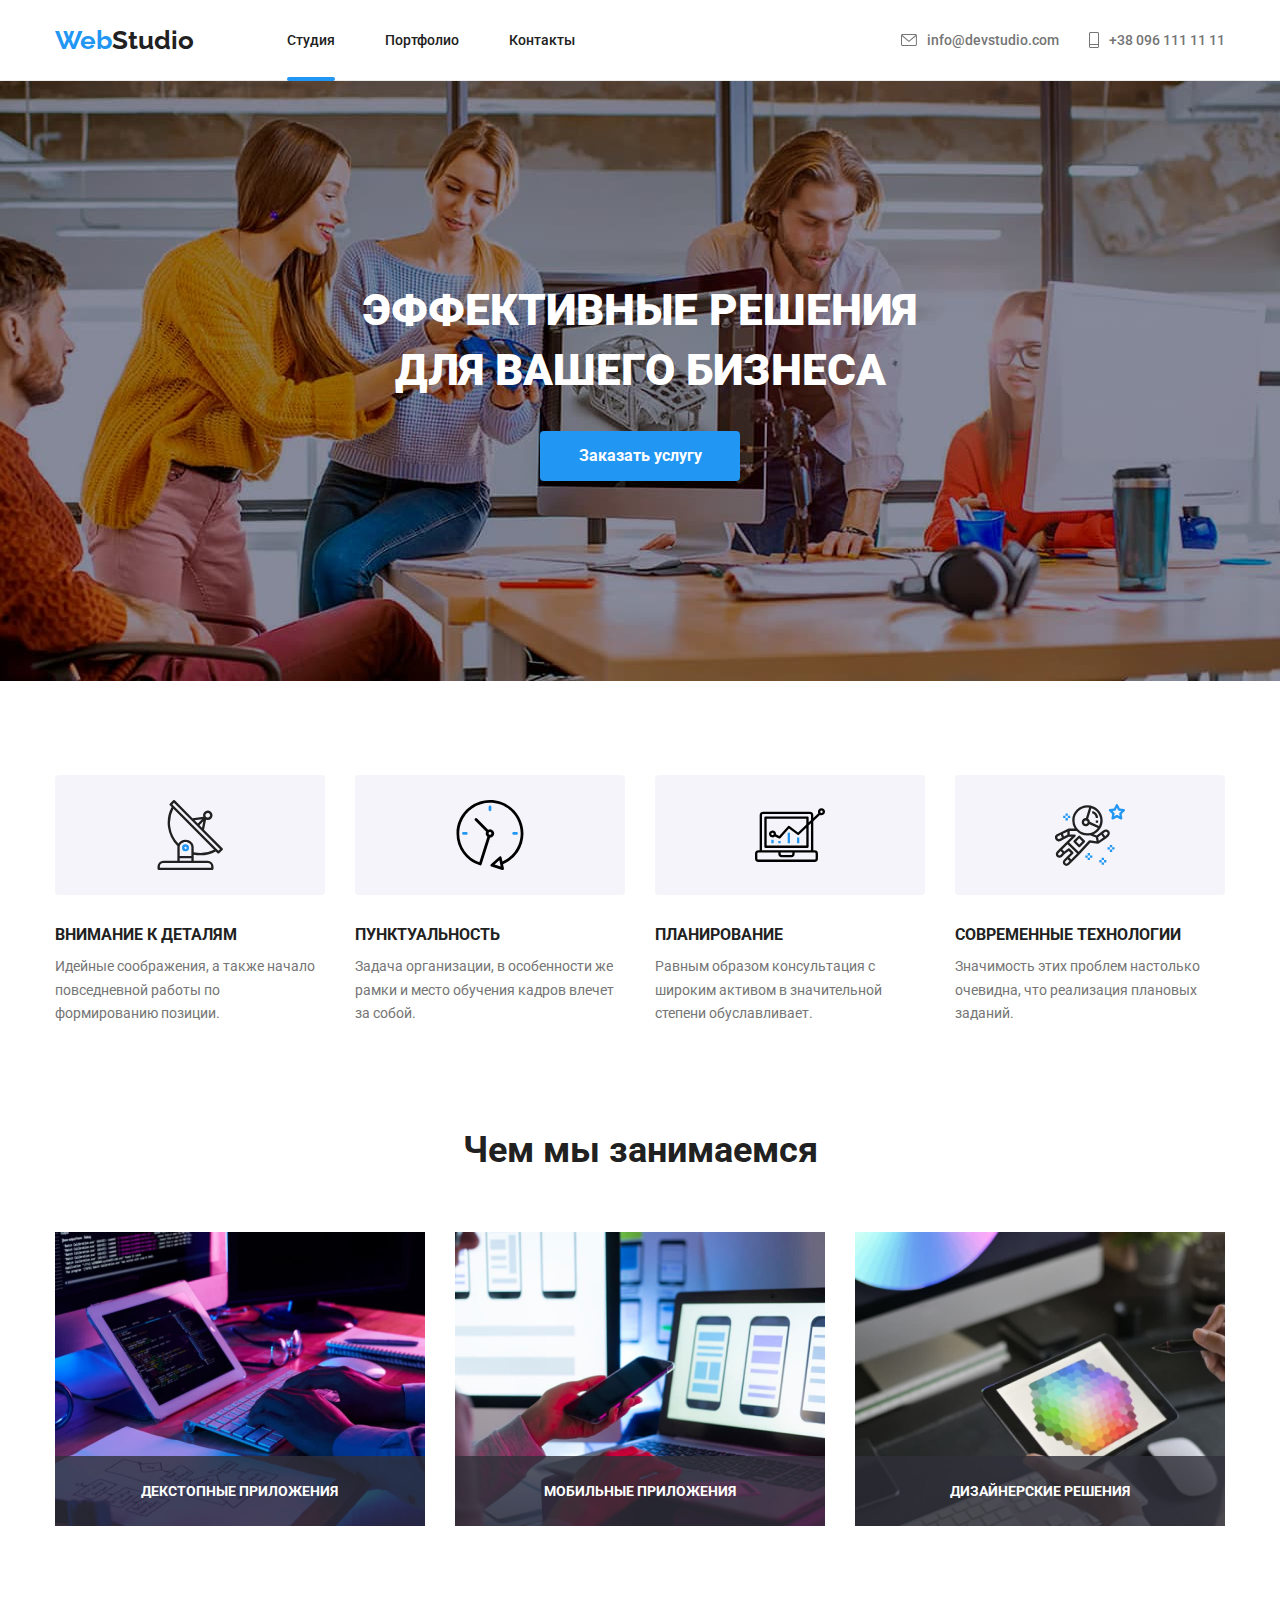
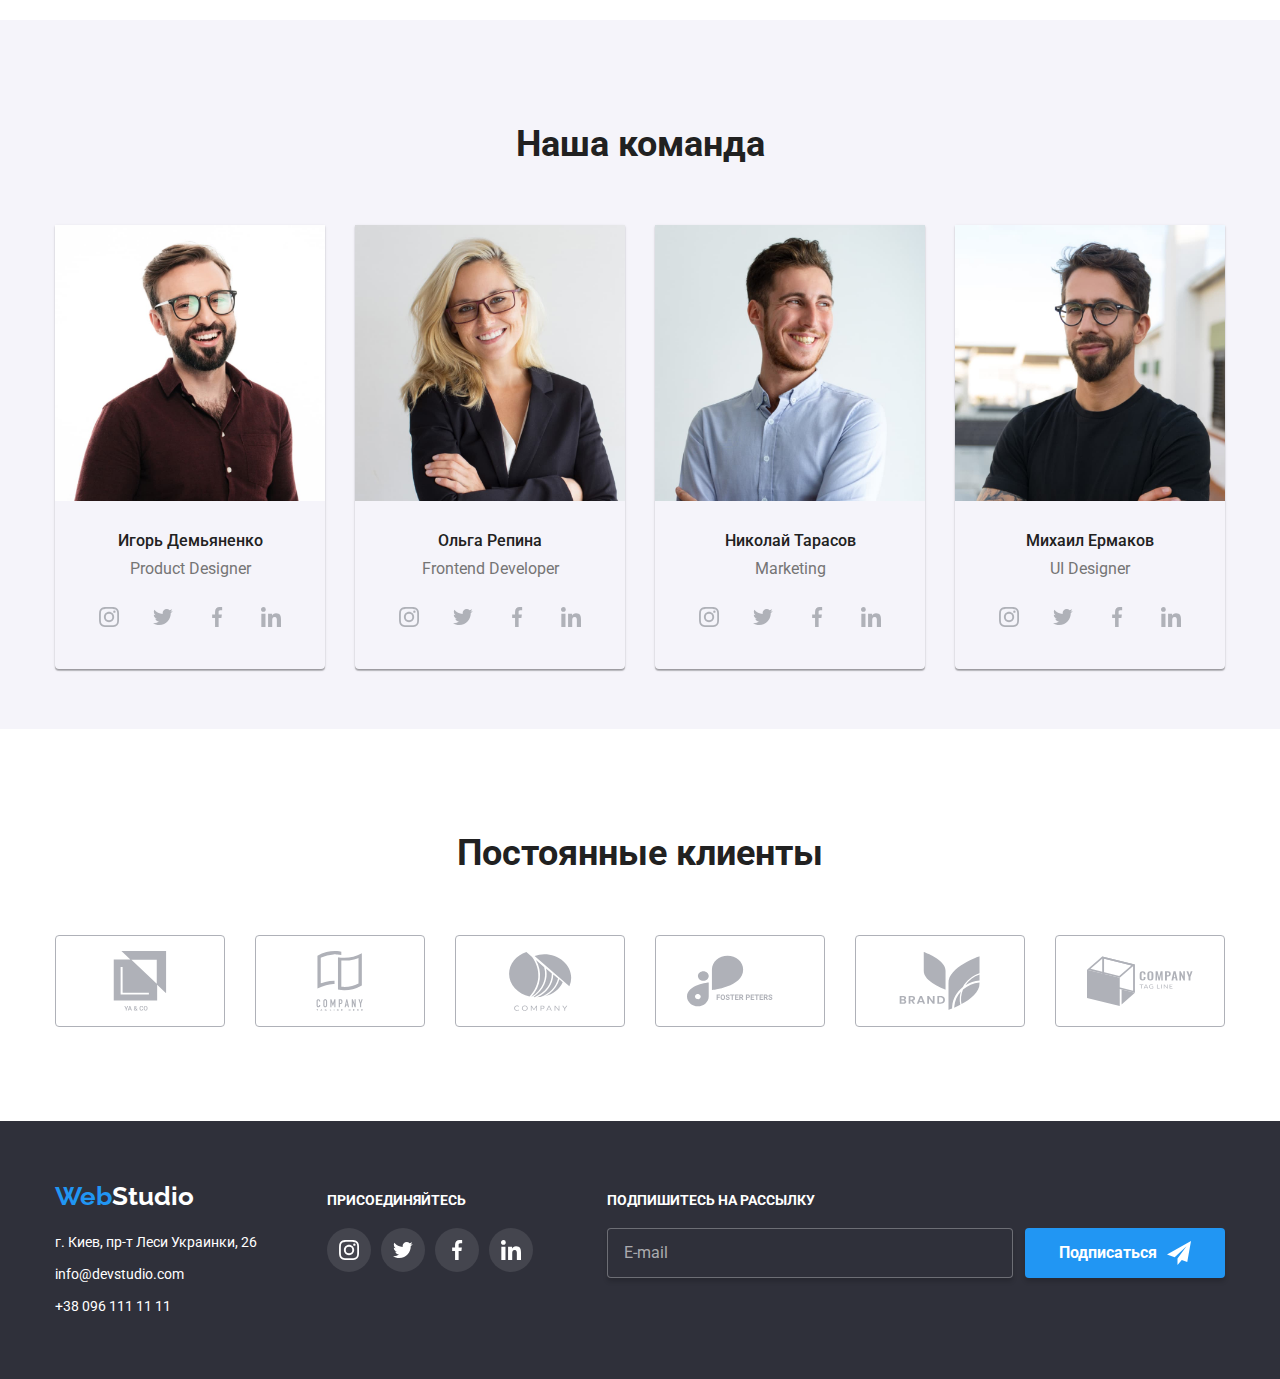
==== index.html @ 4d80607a "adaptive" ====
<!DOCTYPE html>
<html lang="ru">
  <head>
    <meta charset="UTF-8" />
    <meta http-equiv="X-UA-Compatible" content="IE=edge" />
    <meta name="viewport" content="width=device-width, initial-scale=1.0" />
    <link
      href="https://fonts.googleapis.com/css2?family=Raleway:wght@700&family=Roboto:wght@400;500;700;900&display=swap"
      rel="stylesheet"
    />
    <link
      rel="stylesheet"
      href="https://cdnjs.cloudflare.com/ajax/libs/modern-normalize/1.1.0/modern-normalize.min.css"
    />
    <link rel="stylesheet" href="./css/main.min.css" />
    <title>Document</title>
  </head>
  <body>
    <header class="header">
      <div class="container header__container">
        <nav class="site-nav">
          <a href="./index.html" lang="en" class="logo header__logo"
            ><span class="logo__accent">Web</span>Studio</a
          >
          <button
            type="button"
            class="header__btn btn"
            aria-expanded="false"
            aria-controls="site-nav__menu"
            data-menu-button
          >
            <svg class="burger" aria-label="Переключатель мобильного меню">
              <use class="btn__icon-menu" href="./images/icons.svg#icon-menu"></use>
              <use class="btn__icon-cross" href="./images/icons.svg#icon-cross"></use>
            </svg>
          </button>

          <div class="site-nav__menu" id="site-nav__menu" data-menu>
            
            <ul class="header__nav nav">
              <li class="nav__item">
                <a href="./index.html" class="nav__link link nav__link--active">Студия</a>
              </li>
              <li class="nav__item"><a href="./portfolio.html" class="nav__link">Портфолио</a></li>
              <li class="nav__item"><a href="" class="nav__link">Контакты</a></li>
            </ul>
            <ul class="header__connection connection">
              <li class="connection__item">
                <a href="mailto:info@devstudio.com" class="connection__link connection__link--envelope">
                  <svg class="connection__icon icon-envelope">
                    <use href="./images/icons.svg#icon-envelope"></use>
                  </svg>
                  info@devstudio.com</a
                >
              </li>
              <li class="connection__item ">
                <a href="tel:+380961111111" class="connection__link connection__link--phone">
                  <svg class="connection__icon icon-phone">
                    <use href="./images/icons.svg#icon-phone"></use>
                  </svg>
                  +38 096 111 11 11</a
                >
              </li>
            </ul>
            <ul class="header-social">
              <li class="header-social__item">
                <a href="" class="header-social__link">Instagram</a>
              </li>
              <li class="header-social__item">
                <a href="" class="header-social__link">Twitter</a>
              </li>
              <li class="header-social__item">
                <a href="" class="header-social__link">Facebook</a>
              </li>
              <li class="header-social__item">
                <a href="" class="header-social__link">LinkedIn</a>
              </li>
            </ul>
          </div>
        </nav>
      </div>
    </header>
    <main>
      <section class="hero">
        <div class="container">
          <h1 class="hero__title">Эффективные решения<br />для вашего бизнеса</h1>
          <button type="button" class="button" data-modal-open>Заказать услугу</button>
        </div>
      </section>
      <section class="section">
        <div class="container">
          <h2 class="section__title element-hidden">Наши преимущества</h2>
          <ul class="benefits box">
            <li class="benefits__item box__item">
              <div class="benefits__icon">
                <svg class="benefits__img">
                  <use href="./images/icons.svg#icon-antenna"></use>
                </svg>
              </div>
              <h3 class="benefits__title">Внимание к деталям</h3>
              <p>
                Идейные соображения, а также начало повседневной работы по формированию позиции.
              </p>
            </li>
            <li class="benefits__item box__item">
              <div class="benefits__icon">
                <svg class="benefits__img">
                  <use href="./images/icons.svg#icon-clock"></use>
                </svg>
              </div>
              <h3 class="benefits__title">Пунктуальность</h3>
              <p>
                Задача организации, в особенности же рамки и место обучения кадров влечет за собой.
              </p>
            </li>
            <li class="benefits__item box__item">
              <div class="benefits__icon">
                <svg class="benefits__img">
                  <use href="./images/icons.svg#icon-diagram"></use>
                </svg>
              </div>
              <h3 class="benefits__title">Планирование</h3>
              <p>
                Равным образом консультация с широким активом в значительной степени обуславливает.
              </p>
            </li>
            <li class="benefits__item box__item">
              <div class="benefits__icon">
                <svg class="benefits__img">
                  <use href="./images/icons.svg#icon-astronaut"></use>
                </svg>
              </div>
              <h3 class="benefits__title">Современные технологии</h3>
              <p>Значимость этих проблем настолько очевидна, что реализация плановых заданий.</p>
            </li>
          </ul>
        </div>
      </section>
      <section class="section section__activities">
        <div class="container">
          <h2 class="section__title">Чем мы занимаемся</h2>
          <ul class="activities box">
            <li class="activities__item box__item">
              <div class="activities__thumb">
                 <picture>
                  <source srcset="
                  ./images/studio/work-1-dextop-370.jpg 370w, 
                  ./images/studio/work-1-dextop-740.jpg 740w "                             
                  type="image/jpeg"/>
                  <img  srcset="./images/studio/work-1-dextop-370.jpg"
                  alt="Рабочий стол програмиста"
                  sizes="(min-width: 1200px) 30vw" >
                 </picture>
                <p class="activities__description">декстопные приложения</p>
              </div>
            </li>
            <li class="activities__item box__item">
              <div class="activities__thumb">
                <picture>
                  <source srcset="
                     ./images/studio/work-2-dextop-370.jpg 370w, 
                      ./images/studio/work-2-dextop-740.jpg 740w " type="image/jpeg" />
                  <img srcset="./images/studio/work-1-dextop-370.jpg" alt="Планшет веб-дизайнера" sizes="(min-width: 1200px) 30vw">
                </picture>
                <p class="activities__description">мобильные приложения</p>
              </div>
            </li>
            <li class="activities__item box__item">
              <div class="activities__thumb">
                <picture>
                  <source srcset="
                    ./images/studio/work-3-dextop-370.jpg 370w, 
                     ./images/studio/work-3-dextop-740.jpg 740w " type="image/jpeg" />

                  <img srcset="./images/studio/work-1-dextop-370.jpg" alt="Планшет веб-дизайнера" sizes="(min-width: 1200px) 30wv">
                </picture>

                <p class="activities__description">дизайнерские решения</p>
              </div>
            </li>
          </ul>
        </div>
      </section>
      <section class="section section__team">
        <div class="container">
          <h2 class="section__title">Наша команда</h2>
          <ul class="team ">
            <li class="team__item ">
              <picture>
                <source srcset="
                                ./images/studio/team-1-dextop-270.jpg 270w, 
                                ./images/studio/team-1-dextop-540.jpg 540w,
                                ./images/studio/team-1-tablet-354.jpg 354w, 
                                ./images/studio/team-1-tablet-708.jpg 708w, 
                                ./images/studio/team-1-mobile-450.jpg 450w, 
                                ./images/studio/team-1-mobile-900.jpg 900w, 
                                " type="image/jpeg" />
                   
                <img srcset="./images/studio/team-1-dextop-270.jpg" alt="Фотография сотрудника" 
                  sizes="(min-width: 1200px) 25vw, (min-width: 768px) 50vw, 100vw">
              </picture>
              <div class="team__content">
                <h3 class="team__title">Игорь Демьяненко</h3>
                <p lang="en" class="team__description">Product Designer</p>
                <ul class="social">
                  <li class="social__item">
                    <a href="" class="social__link">
                      <svg class="social__icon">
                        <use href="./images/icons.svg#icon-instagram"></use>
                      </svg>
                    </a>
                  </li>
                  <li class="social__item">
                    <a href="" class="social__link">
                      <svg class="social__icon">
                        <use href="./images/icons.svg#icon-twitter"></use>
                      </svg>
                    </a>
                  </li>
                  <li class="social__item">
                    <a href="" class="social__link">
                      <svg class="social__icon">
                        <use href="./images/icons.svg#icon-facebook"></use>
                      </svg>
                    </a>
                  </li>
                  <li class="social__item">
                    <a href="" class="social__link">
                      <svg class="social__icon">
                        <use href="./images/icons.svg#icon-linkedin"></use>
                      </svg>
                    </a>
                  </li>
                </ul>
              </div>
            </li>
            <li class="team__item ">
              <picture>
                <source srcset="
                              ./images/studio/team-2-dextop-270.jpg 270w, 
                              ./images/studio/team-2-dextop-540.jpg 540w,
                              ./images/studio/team-2-tablet-354.jpg 354w, 
                              ./images/studio/team-2-tablet-708.jpg 708w, 
                              ./images/studio/team-2-mobile-450.jpg 450w, 
                              ./images/studio/team-2-mobile-900.jpg 900w, 
                              " type="image/jpeg" />            
              
                <img srcset="./images/studio/team-2-dextop-270.jpg" alt="Фотография сотрудника"
                  sizes="(min-width: 1200px) 25vw, (min-width: 768px) 50vw, 100vw">
              </picture>
              <div class="team__content">
                <h3 class="team__title">Ольга Репина</h3>
                <p lang="en" class="team__description">Frontend Developer</p>
                <ul class="social">
                  <li class="social__item">
                    <a href="" class="social__link">
                      <svg class="social__icon">
                        <use href="./images/icons.svg#icon-instagram"></use>
                      </svg>
                    </a>
                  </li>
                  <li class="social__item">
                    <a href="" class="social__link">
                      <svg class="social__icon">
                        <use href="./images/icons.svg#icon-twitter"></use>
                      </svg>
                    </a>
                  </li>
                  <li class="social__item">
                    <a href="" class="social__link">
                      <svg class="social__icon">
                        <use href="./images/icons.svg#icon-facebook"></use>
                      </svg>
                    </a>
                  </li>
                  <li class="social__item">
                    <a href="" class="social__link">
                      <svg class="social__icon">
                        <use href="./images/icons.svg#icon-linkedin"></use>
                      </svg>
                    </a>
                  </li>
                </ul>
              </div>
            </li>
            <li class="team__item ">
              <picture>
                <source srcset="
                                ./images/studio/team-3-dextop-270.jpg 270w, 
                                 ./images/studio/team-3-dextop-540.jpg 540w,
                                 ./images/studio/team-3-tablet-354.jpg 354w, 
                                 ./images/studio/team-3-tablet-708.jpg 708w, 
                                 ./images/studio/team-3-mobile-450.jpg 450w, 
                                 ./images/studio/team-3-mobile-900.jpg 900w, 
                                 " type="image/jpeg" />
              
                <img srcset="./images/studio/team-3-dextop-270.jpg" alt="Фотография сотрудника"
                  sizes="(min-width: 1200px) 25vw, (min-width: 768px) 50vw, 100vw">
              </picture>
              <div class="team__content">
                <h3 class="team__title">Николай Тарасов</h3>
                <p lang="en" class="team__description">Marketing</p>
                <ul class="social">
                  <li class="social__item">
                    <a href="" class="social__link">
                      <svg class="social__icon">
                        <use href="./images/icons.svg#icon-instagram"></use>
                      </svg>
                    </a>
                  </li>
                  <li class="social__item">
                    <a href="" class="social__link">
                      <svg class="social__icon">
                        <use href="./images/icons.svg#icon-twitter"></use>
                      </svg>
                    </a>
                  </li>
                  <li class="social__item">
                    <a href="" class="social__link">
                      <svg class="social__icon">
                        <use href="./images/icons.svg#icon-facebook"></use>
                      </svg>
                    </a>
                  </li>
                  <li class="social__item">
                    <a href="" class="social__link">
                      <svg class="social__icon">
                        <use href="./images/icons.svg#icon-linkedin"></use>
                      </svg>
                    </a>
                  </li>
                </ul>
              </div>
            </li>
            <li class="team__item ">
              <picture>
                <source srcset="
                                ./images/studio/team-4-dextop-270.jpg 270w, 
                                ./images/studio/team-4-dextop-540.jpg 540w,
                                ./images/studio/team-4-tablet-354.jpg 354w, 
                                ./images/studio/team-4-tablet-708.jpg 708w, 
                                ./images/studio/team-4-mobile-450.jpg 450w, 
                                ./images/studio/team-4-mobile-900.jpg 900w, 
                                " type="image/jpeg" />
              
                <img srcset="./images/studio/team-4-dextop-270.jpg" alt="Фотография сотрудника"
                  sizes="(min-width: 1200px) 25vw, (min-width: 768px) 50vw, 100vw">
              </picture>
              <div class="team__content">
                <h3 class="team__title">Михаил Ермаков</h3>
                <p lang="en" class="team__description">UI Designer</p>
                <ul class="social">
                  <li class="social__item">
                    <a href="" class="social__link">
                      <svg class="social__icon">
                        <use href="./images/icons.svg#icon-instagram"></use>
                      </svg>
                    </a>
                  </li>
                  <li class="social__item">
                    <a href="" class="social__link">
                      <svg class="social__icon">
                        <use href="./images/icons.svg#icon-twitter"></use>
                      </svg>
                    </a>
                  </li>
                  <li class="social__item">
                    <a href="" class="social__link">
                      <svg class="social__icon">
                        <use href="./images/icons.svg#icon-facebook"></use>
                      </svg>
                    </a>
                  </li>
                  <li class="social__item">
                    <a href="" class="social__link">
                      <svg class="social__icon">
                        <use href="./images/icons.svg#icon-linkedin"></use>
                      </svg>
                    </a>
                  </li>
                </ul>
              </div>
            </li>
          </ul>
        </div>
      </section>
      <section class="section">
        <div class="container">
          <h2 class="section__title">Постоянные клиенты</h2>
          <ul class="clients">
            <li class="clients__item">
              <a href="" class="client__link">
                <svg class="client__icon">
                  <use href="./images/icons.svg#icon-client-1"></use>
                </svg>
              </a>
            </li>
            <li class="clients__item">
              <a href="" class="client__link">
                <svg class="client__icon">
                  <use href="./images/icons.svg#icon-client-2"></use>
                </svg>
              </a>
            </li>
            <li class="clients__item">
              <a href="" class="client__link">
                <svg class="client__icon">
                  <use href="./images/icons.svg#icon-client-3"></use>
                </svg>
              </a>
            </li>
            <li class="clients__item">
              <a href="" class="client__link">
                <svg class="client__icon">
                  <use href="./images/icons.svg#icon-client-4"></use>
                </svg>
              </a>
            </li>
            <li class="clients__item">
              <a href="" class="client__link">
                <svg class="client__icon">
                  <use href="./images/icons.svg#icon-client-5"></use>
                </svg>
              </a>
            </li>
            <li class="clients__item">
              <a href="" class="client__link">
                <svg class="client__icon">
                  <use href="./images/icons.svg#icon-client-6"></use>
                </svg>
              </a>
            </li>
          </ul>
        </div>
      </section>
    </main>
    <footer class="footer">
      <div class="container">
        <div class="footer__container">
          <div class="footer__container--tablet">
            <div class="footer__address">
              <a href="" lang="en" class="logo footer__logo"
                ><span class="logo__accent">Web</span>Studio</a
              >
              <address>
                <ul class="address__list">
                  <li class="address__item">
                    <a
                      href="https://goo.gl/maps/VxRfJB7BsFAzvuB5A"
                      target="_blank"
                      rel="noopener noreferrer nofollow"
                      class="address__link"
                      >г. Киев, пр-т Леси Украинки, 26</a
                    >
                  </li>
                  <li class="address__item">
                    <a href="mailto:info@devstudio.com" class="address__link">info@devstudio.com</a>
                  </li>
                  <li class="address__item">
                    <a href="tel:+380961111111" class="address__link">+38 096 111 11 11</a>
                  </li>
                </ul>
              </address>
            </div>
            <div class="footer__social">
              <p class="footer__text">Присоединяйтесь</p>
              <ul class="social">
                <li class="social__item">
                  <a href="" class="social__link social__link--footer">
                    <svg class="social__icon social__icon--footer">
                      <use href="./images/icons.svg#icon-instagram"></use>
                    </svg>
                  </a>
                </li>
                <li class="social__item">
                  <a href="" class="social__link social__link--footer">
                    <svg class="social__icon social__icon--footer">
                      <use href="./images/icons.svg#icon-twitter"></use>
                    </svg>
                  </a>
                </li>
                <li class="social__item">
                  <a href="" class="social__link social__link--footer">
                    <svg class="social__icon social__icon--footer">
                      <use href="./images/icons.svg#icon-facebook"></use>
                    </svg>
                  </a>
                </li>
                <li class="social__item">
                  <a href="" class="social__link social__link--footer">
                    <svg class="social__icon social__icon--footer">
                      <use href="./images/icons.svg#icon-linkedin"></use>
                    </svg>
                  </a>
                </li>
              </ul>
            </div>
          </div>
          <div class="footer__subscribe">
            <p class="footer__text">Подпишитесь на рассылку</p>
            <form name="subscribe" class="subscribe">
              <input type="email" name="subscribe" placeholder="E-mail" class="subscribe__field" />
              <button type="submit" class="button subscribe__button">
                Подписаться
                <svg class="subscribe__icon">
                  <use href="./images/icons.svg#icon-send"></use>
                </svg>
              </button>
            </form>
          </div>
        </div>
      </div>
    </footer>

    <div class="backdrop is-hidden" data-modal>
      <div class="modal">
        <button class="modal__close" data-modal-close>
          <svg class="modal__icon">
            <use href="./images/icons.svg#icon-close"></use>
          </svg>
        </button>
        <p class="modal__text">Оставьте свои данные, мы вам перезвоним</p>
        <form name="form-application" class="form">
          <div class="form__field">
            <label for="name" class="form__label">Имя</label>
            <div class="form__input-field">
              <input type="text" class="form__input" name="name" id="name" />
              <svg class="form__icon">
                <use href="./images/icons.svg#icon-form-user"></use>
              </svg>
            </div>
          </div>
          <div class="form__field">
            <label for="tel" class="form__label">Телефон</label>
            <div class="form__input-field">
              <input type="tel" class="form__input" name="phone-number" id="tel" />
              <svg class="form__icon">
                <use href="./images/icons.svg#icon-form-phone"></use>
              </svg>
            </div>
          </div>
          <div class="form__field">
            <label for="email" class="form__label">Почта</label>
            <div class="form__input-field">
              <input type="email" class="form__input" name="email" id="email" />
              <svg class="form__icon">
                <use href="./images/icons.svg#icon-form-email"></use>
              </svg>
            </div>
          </div>
          <div class="form__input-field form__comments">
            <label for="comments" class="form__label">Комментарий</label>
            <textarea
              class="form__input form__comment-text"
              name="comments"
              placeholder="Введите текст"
              id="comments"
            ></textarea>
          </div>
          <div class="form__policy">
            <label class="policy">
              <input type="checkbox" name="policy-checkbox" class="policy__checkbox" />
              <span class="policy__checkbox-icon">
                <svg class="policy__icon-check">
                  <use href="./images/icons.svg#icon-check"></use>
                </svg>
              </span>
              <span class="policy__text"
                >Соглашаюсь с рассылкой и принимаю
                <a href="" class="policy__link"> Условия договора</a>
              </span>
            </label>
          </div>
          <button type="submit" class="button form__button">Отправить</button>
        </form>
      </div>
    </div>

    <script src="./js/modal.js"></script>
    <script src="./js/mobile-menu.js"></script>
  </body>
</html>
---- css/main.min.css ----
.element-hidden{position:absolute;white-space:nowrap;width:1px;height:1px;overflow:hidden;border:0;padding:0;clip:rect(0 0 0 0);-webkit-clip-path:inset(50%);clip-path:inset(50%);margin:-1px}h1,h2,h3,h4,h5,h6{margin:0;color:#212121}p{margin:0}img{display:block;max-width:100%;height:auto}address{font-style:normal}ul{list-style:none;padding:0;margin:0}.address__link,.connection__link,.header-social__link,.logo{text-decoration:none;color:inherit}.address__link:hover,.address__link:focus,.connection__link:hover,.connection__link:focus{color:#2196f3}.address__list,.clients,.social,.team,.activities,.benefits{list-style:none;padding:0;margin:0}.client__link,.social__link,.social,.activities__description,.benefits__icon,.button{display:-webkit-box;display:-ms-flexbox;display:flex;-webkit-box-align:center;-ms-flex-align:center;align-items:center;-webkit-box-pack:center;-ms-flex-pack:center;justify-content:center}.button{margin-right:auto;margin-left:auto;min-width:200px;height:50px;padding:10px;border:1px solid transparent;border-radius:4px;-webkit-box-shadow:0px 4px 4px rgba(0,0,0,.15);box-shadow:0px 4px 4px rgba(0,0,0,.15);font-size:16px;font-weight:700;line-height:1.88;color:#fff;background-color:#2196f3;cursor:pointer}.section{padding-top:60px;padding-bottom:60px}@media screen and (min-width: 1200px){.section{padding-top:94px;padding-bottom:94px}}@media screen and (min-width: 1200px){.section__activities{padding-top:0}}.section__title{margin-bottom:30px;font-weight:700;font-size:28px;text-align:center}@media screen and (min-width: 1200px){.section__title{margin-bottom:50px;font-size:36px}}.container{margin-left:auto;margin-right:auto;padding-left:15px;padding-right:15px}@media screen and (min-width: 480px){.container{width:480px}}@media screen and (min-width: 768px){.container{width:768px}}@media screen and (min-width: 1200px){.container{width:1200px}}body{color:#757575;font-family:"Roboto",sans-serif;font-size:14px;font-weight:400;line-height:1.71;background-color:#fff}.header{position:relative;border-bottom:1px solid #ececec;background-color:#fff}.logo{display:block;color:#212121;font-family:"Raleway",sans-serif;font-weight:700;font-size:24px;line-height:1.17}.btn.is-open .logo{display:none}@media screen and (max-width: 767px){.logo{padding-top:15px;padding-bottom:15px}}@media screen and (min-width: 1200px){.logo{font-size:26px}}@media screen and (min-width: 1200px){.header__logo{padding-top:25px;padding-bottom:25px}}.logo__accent{color:#2196f3}.btn{display:-webkit-box;display:-ms-flexbox;display:flex;padding:0;border:none;background-color:transparent;margin-left:auto;z-index:999}@media screen and (min-width: 768px){.btn{display:none}}.burger{width:40px;height:40px;-webkit-transition:fill 250ms cubic-bezier(0.4, 0, 0.2, 1);transition:fill 250ms cubic-bezier(0.4, 0, 0.2, 1)}.btn:focus .burger{fill:#2196f3}.btn__icon-cross{display:none}.btn.is-open .btn__icon-cross{display:block}@media screen and (max-width: 767px){.btn.is-open .btn__icon-cross{position:absolute;top:10px;right:15px}}.btn.is-open .btn__icon-menu{display:none}.site-nav{display:-webkit-box;display:-ms-flexbox;display:flex;-webkit-box-align:center;-ms-flex-align:center;align-items:center}@media screen and (max-width: 767px){.site-nav{min-height:60px}}@media screen and (min-width: 768px){.site-nav{min-height:80px}}.site-nav__menu{line-height:1.17;font-weight:500;background-color:#fff}@media screen and (max-width: 767px){.site-nav__menu{display:none;position:absolute;top:0;left:0;width:100%;height:100vh;padding:40px 48px}.site-nav__menu.is-open{display:-webkit-box;display:-ms-flexbox;display:flex;-webkit-box-orient:vertical;-webkit-box-direction:normal;-ms-flex-direction:column;flex-direction:column;-webkit-box-flex:1;-ms-flex-positive:1;flex-grow:1;z-index:99}}@media screen and (min-width: 768px){.site-nav__menu{display:-webkit-box;display:-ms-flexbox;display:flex;-webkit-box-align:center;-ms-flex-align:center;align-items:center;-webkit-box-flex:1;-ms-flex-positive:1;flex-grow:1;-webkit-box-pack:justify;-ms-flex-pack:justify;justify-content:space-between;margin-left:88px}}@media screen and (min-width: 1200px){.site-nav__menu{margin-left:93px}}.header-social{display:-webkit-box;display:-ms-flexbox;display:flex;-ms-flex-wrap:wrap;flex-wrap:wrap;-webkit-box-align:center;-ms-flex-align:center;align-items:center;-webkit-box-pack:start;-ms-flex-pack:start;justify-content:start;margin-top:64px;color:#2196f3;font-size:18px;line-height:1.22}@media screen and (min-width: 768px){.header-social{display:none}}.header-social__item{position:relative}.header-social__item:not(:last-child){border-right:1px solid rgba(33,33,33,.2)}.header-social__link{padding-right:10px;padding-left:10px}@media screen and (max-width: 767px){.nav{margin-bottom:auto}}@media screen and (min-width: 768px){.nav{display:-webkit-box;display:-ms-flexbox;display:flex;-webkit-box-flex:1;-ms-flex-positive:1;flex-grow:1}}@media screen and (max-width: 767px){.nav__item:not(:last-child){margin-bottom:32px}}@media screen and (min-width: 768px){.nav__item:not(:last-child){margin-right:50px}}.nav__link{text-decoration:none;color:#212121}@media screen and (max-width: 767px){.nav__link{font-size:40px}}@media screen and (min-width: 768px){.nav__link{padding-top:32px;padding-bottom:32px;display:block;color:#212121;-webkit-transition:color 250ms cubic-bezier(0.4, 0, 0.2, 1);transition:color 250ms cubic-bezier(0.4, 0, 0.2, 1)}.nav__link:hover,.nav__link:focus{color:#2196f3}}@media screen and (max-width: 767px){.nav__link--active{color:#2196f3}}@media screen and (min-width: 768px){.nav__link--active{position:relative}}@media screen and (min-width: 768px){.nav__link--active::after{position:absolute;left:0;top:calc(100% - 3px);content:"";display:block;width:100%;height:4px;background-color:#2196f3;border-radius:2px}}@media screen and (max-width: 767px){.connection{display:-webkit-box;display:-ms-flexbox;display:flex;-webkit-box-orient:vertical;-webkit-box-direction:reverse;-ms-flex-direction:column-reverse;flex-direction:column-reverse}}@media screen and (min-width: 768px){.connection{display:-webkit-box;display:-ms-flexbox;display:flex;-webkit-box-orient:vertical;-webkit-box-direction:normal;-ms-flex-direction:column;flex-direction:column}}@media screen and (min-width: 1200px){.connection{-webkit-box-orient:horizontal;-webkit-box-direction:normal;-ms-flex-direction:row;flex-direction:row}}@media screen and (min-width: 768px)and (max-width: 1199px){.connection__item:not(:last-child){margin-bottom:10px}}@media screen and (min-width: 1200px){.connection__item:not(:last-child){margin-right:30px}}.connection__link{color:#757575;-webkit-transition:color 250ms cubic-bezier(0.4, 0, 0.2, 1);transition:color 250ms cubic-bezier(0.4, 0, 0.2, 1)}@media screen and (min-width: 768px){.connection__link{display:-webkit-box;display:-ms-flexbox;display:flex;-webkit-box-align:center;-ms-flex-align:center;align-items:center}}@media screen and (min-width: 480px)and (max-width: 1199px){.connection__link{font-size:12px}}@media screen and (max-width: 767px){.connection__link--envelope{font-size:24px;display:inline-block;margin-top:32px}}@media screen and (max-width: 767px){.connection__link--phone{font-size:34px;color:#2196f3}}.connection__icon{fill:currentColor}@media screen and (max-width: 767px){.connection__icon{display:none}}@media screen and (min-width: 768px){.connection__icon{margin-right:8px}}@media screen and (min-width: 1200px){.connection__icon{margin-right:10px}}@media screen and (min-width: 768px){.icon-envelope{width:14px;height:10px}}@media screen and (min-width: 1200px){.icon-envelope{width:16px;height:12px}}@media screen and (min-width: 768px){.icon-phone{width:10px;height:14px}}@media screen and (min-width: 1200px){.icon-phone{width:10px;height:16px}}.hero{text-align:center;background-color:#c4c4c4;background-image:-webkit-gradient(linear, left top, right top, from(rgba(47, 48, 58, 0.4)), to(rgba(47, 48, 58, 0.4))),url(../images/studio/hero-480.jpg);background-image:linear-gradient(to right, rgba(47, 48, 58, 0.4), rgba(47, 48, 58, 0.4)),url(../images/studio/hero-480.jpg);background-repeat:no-repeat;background-position:center;background-size:cover;height:400px;max-width:100%;padding-top:118px;padding-bottom:118px}@media screen and (min-width: 768px){.hero{background-image:url(../images/studio/hero-768.jpg)}}@media screen and (min-width: 1200px){.hero{background-image:url(../images/studio/hero-1600.jpg)}}@media screen and (min-width: 1200px){.hero{padding-top:200px;padding-bottom:200px;max-width:1600px;height:600px}}@media(min-device-pixel-ratio: 2),(-webkit-min-device-pixel-ratio: 2),(min-resolution: 192dpi),(min-resolution: 2dppx){.hero{background-image:url(../images/studio/hero-960.jpg)}}@media screen and (min-device-pixel-ratio: 2)and (min-width: 768px),screen and (-webkit-min-device-pixel-ratio: 2)and (min-width: 768px),screen and (min-resolution: 192dpi)and (min-width: 768px),screen and (min-resolution: 2dppx)and (min-width: 768px){.hero{background-image:url(../images/studio/hero-1536.jpg)}}@media screen and (min-device-pixel-ratio: 2)and (min-width: 1200px),screen and (-webkit-min-device-pixel-ratio: 2)and (min-width: 1200px),screen and (min-resolution: 192dpi)and (min-width: 1200px),screen and (min-resolution: 2dppx)and (min-width: 1200px){.hero{background-image:url(../images/studio/hero-3200.jpg)}}.hero__title{margin-bottom:30px;color:#fff;font-weight:900;font-size:26px;line-height:1.61;text-transform:uppercase}@media screen and (min-width: 1200px){.hero__title{font-size:44px;line-height:1.36}}@media screen and (max-width: 767px){.benefits{display:block}}@media screen and (min-width: 768px){.benefits{display:-webkit-box;display:-ms-flexbox;display:flex;-ms-flex-wrap:wrap;flex-wrap:wrap;margin-left:-30px;margin-top:-30px}}@media screen and (min-width: 768px){.benefits__item{-ms-flex-preferred-size:calc(100% / 2 - 30px);flex-basis:calc(100% / 2 - 30px);margin-left:30px;margin-top:30px}}@media screen and (min-width: 1200px){.benefits__item{-ms-flex-preferred-size:calc(100% / 4 - 30px);flex-basis:calc(100% / 4 - 30px)}}.benefits__title{margin-bottom:10px;text-transform:uppercase;font-weight:700;line-height:1.17}@media screen and (max-width: 767px){.benefits__title{text-align:center}}@media screen and (max-width: 767px){.benefits__item:not(:last-child){margin-bottom:30px}}.benefits__icon{margin-bottom:30px;width:100%;height:120px;border-radius:4px;background-color:#f5f4fa}.benefits__img{width:70px;height:70px}@media screen and (max-width: 1199px){.section__activities{display:none}}.activities{display:-webkit-box;display:-ms-flexbox;display:flex;-ms-flex-wrap:wrap;flex-wrap:wrap;margin-left:-30px;margin-top:-30px}.activities__item{-ms-flex-preferred-size:calc(100% / 3 - 30px);flex-basis:calc(100% / 3 - 30px);margin-left:30px;margin-top:30px}.activities__thumb{position:relative}.activities__description{position:absolute;left:0;bottom:0;width:100%;padding-top:27px;padding-bottom:27px;font-weight:700;line-height:1.17;color:#fff;text-transform:uppercase;background-color:rgba(47,48,58,.8)}.section__team{padding-bottom:60px;background-color:#f5f4fa}@media screen and (max-width: 767px){.team{display:block}}@media screen and (min-width: 768px){.team{display:-webkit-box;display:-ms-flexbox;display:flex;-ms-flex-wrap:wrap;flex-wrap:wrap;margin-left:-30px;margin-top:-30px}}.team__item{-webkit-box-shadow:0px 1px 3px rgba(0,0,0,.12),0px 1px 1px rgba(0,0,0,.14),0px 2px 1px rgba(0,0,0,.2);box-shadow:0px 1px 3px rgba(0,0,0,.12),0px 1px 1px rgba(0,0,0,.14),0px 2px 1px rgba(0,0,0,.2);border-radius:0px 0px 4px 4px}@media screen and (max-width: 767px){.team__item:not(:last-child){margin-bottom:30px}}@media screen and (min-width: 768px){.team__item{-ms-flex-preferred-size:calc(100% / 2 - 30px);flex-basis:calc(100% / 2 - 30px);margin-left:30px;margin-top:30px}}@media screen and (min-width: 1200px){.team__item{-ms-flex-preferred-size:calc(100% / 4 - 30px);flex-basis:calc(100% / 4 - 30px)}}.team__title{margin-bottom:10px;font-weight:500;font-size:16px;line-height:1.19}.team__description{font-size:16px;line-height:1.17;margin-bottom:16px}.team__content{padding-top:30px;padding-bottom:24px;text-align:center}@media screen and (min-width: 1200px){.team__content{padding-bottom:30px}}.social__item:not(:last-child){margin-right:10px}.social__link{border:1px solid transparent;border-radius:50%;-webkit-box-align:center;-ms-flex-align:center;align-items:center;width:44px;height:44px;color:#afb1b8;-webkit-transition:background-color 250ms cubic-bezier(0.4, 0, 0.2, 1),fill 250ms cubic-bezier(0.4, 0, 0.2, 1);transition:background-color 250ms cubic-bezier(0.4, 0, 0.2, 1),fill 250ms cubic-bezier(0.4, 0, 0.2, 1)}.social__link:hover,.social__link:focus{background-color:#2196f3;fill:#fff}.social__icon{width:20px;height:20px;fill:currentColor;-webkit-transition:fill 250ms cubic-bezier(0.4, 0, 0.2, 1);transition:fill 250ms cubic-bezier(0.4, 0, 0.2, 1)}.social__link:hover .social__icon,.social__link:focus .social__icon{fill:#fff}.social__icon--footer{fill:#fff}@media screen and (max-width: 1199px){.footer__social{margin-bottom:60px}}@media screen and (min-width: 1200px){.footer__social{margin-right:93px}}.social__link--footer{background-color:rgba(255,255,255,.1)}@media screen and (min-width: 480px){.clients{display:-webkit-box;display:-ms-flexbox;display:flex;-ms-flex-wrap:wrap;flex-wrap:wrap;margin-left:-30px;margin-top:-30px}}@media screen and (max-width: 479px){.clients__item:not(:last-child){margin-bottom:15px}}@media screen and (min-width: 480px){.clients__item{-ms-flex-preferred-size:calc(100% / 2 - 30px);flex-basis:calc(100% / 2 - 30px);margin-left:30px;margin-top:30px}}@media screen and (min-width: 768px){.clients__item{-ms-flex-preferred-size:calc(100% / 3 - 30px);flex-basis:calc(100% / 3 - 30px)}}@media screen and (min-width: 1200px){.clients__item{-ms-flex-preferred-size:calc(100% / 6 - 30px);flex-basis:calc(100% / 6 - 30px)}}.client__link{padding:15px 51px;border:1px solid #afb1b8;border-radius:4px;color:#afb1b8;-webkit-transition:border 250ms cubic-bezier(0.4, 0, 0.2, 1),color 250ms cubic-bezier(0.4, 0, 0.2, 1);transition:border 250ms cubic-bezier(0.4, 0, 0.2, 1),color 250ms cubic-bezier(0.4, 0, 0.2, 1)}@media screen and (min-width: 768px){.client__link{padding:15px 59px}}@media screen and (min-width: 1200px){.client__link{padding:15px 31px}}.client__link:hover,.client__link:focus{border:1px solid #2196f3;color:#2196f3}.client__icon{max-width:106px;max-height:60px;fill:currentColor;-webkit-transition:fill 250ms cubic-bezier(0.4, 0, 0.2, 1);transition:fill 250ms cubic-bezier(0.4, 0, 0.2, 1)}.client__link:hover .client__icon,.client__link:focus .client__icon{fill:currentColor}.footer{background-color:#2f303a;padding:60px 0;color:#fff}@media screen and (max-width: 1199px){.footer{text-align:center}}@media screen and (min-width: 1200px){.footer__container{display:-webkit-box;display:-ms-flexbox;display:flex;-webkit-box-align:baseline;-ms-flex-align:baseline;align-items:baseline}}@media screen and (min-width: 768px){.footer__container--tablet{display:-webkit-box;display:-ms-flexbox;display:flex;-webkit-box-align:baseline;-ms-flex-align:baseline;align-items:baseline;-webkit-box-pack:justify;-ms-flex-pack:justify;justify-content:space-between}}@media screen and (min-width: 768px)and (max-width: 1199px){.footer__container--tablet{margin-bottom:60px}}@media screen and (min-width: 768px)and (max-width: 1199px){.footer__address{margin-left:61px}}.footer__logo{color:#fff;margin-bottom:20px}@media screen and (max-width: 767px){.address__list{margin-bottom:60px}}@media screen and (min-width: 1200px){.address__list{margin-right:70px}}.address__item:not(:last-child){margin-bottom:8px}@media screen and (min-width: 768px){.footer__social{margin-right:74px}}.footer__text{margin-bottom:20px;color:#fff;font-weight:700;line-height:1.17;text-transform:uppercase}@media screen and (min-width: 1200px){.footer__subscribe{-webkit-box-flex:1;-ms-flex-positive:1;flex-grow:1}}@media screen and (min-width: 1200px){.subscribe{display:-webkit-box;display:-ms-flexbox;display:flex;-webkit-box-align:stretch;-ms-flex-align:stretch;align-items:stretch;-webkit-box-flex:1;-ms-flex-positive:1;flex-grow:1}}.subscribe__field{width:100%;height:50px;padding-left:16px;outline:none;color:#fff;background-color:#2f303a;border:1px solid rgba(255,255,255,.3);border-radius:4px;-webkit-box-shadow:0px 4px 4px rgba(0,0,0,.15);box-shadow:0px 4px 4px rgba(0,0,0,.15)}@media screen and (min-width: 768px){.subscribe__field{display:-webkit-box;display:-ms-flexbox;display:flex;margin-right:auto;margin-left:auto}}@media screen and (max-width: 1199px){.subscribe__field{margin-bottom:20px;max-width:450px}}@media screen and (min-width: 1200px){.subscribe__field{-webkit-box-flex:1;-ms-flex-positive:1;flex-grow:1}}.subscribe__field::-webkit-input-placeholder{font-size:16px;line-height:1.25;color:rgba(255,255,255,.6)}.subscribe__field::-moz-placeholder{font-size:16px;line-height:1.25;color:rgba(255,255,255,.6)}.subscribe__field:-ms-input-placeholder{font-size:16px;line-height:1.25;color:rgba(255,255,255,.6)}.subscribe__field::-ms-input-placeholder{font-size:16px;line-height:1.25;color:rgba(255,255,255,.6)}.subscribe__field::placeholder{font-size:16px;line-height:1.25;color:rgba(255,255,255,.6)}@media screen and (min-width: 1200px){.subscribe__button{margin-left:12px}}.subscribe__icon{width:24px;height:24px;margin-left:10px;fill:#fff}.backdrop{position:fixed;top:0;left:0;width:100%;height:100%;background-color:rgba(0,0,0,.2);-webkit-transition:opacity 250ms cubic-bezier(0.4, 0, 0.2, 1);transition:opacity 250ms cubic-bezier(0.4, 0, 0.2, 1);padding:93px 15px;overflow-y:scroll}.is-hidden{opacity:0;visibility:hidden;pointer-events:none}.is-hidden .modal{-webkit-transform:translate(-50%, -50%) scale(0.8, 1);transform:translate(-50%, -50%) scale(0.8, 1)}.modal{position:absolute;left:50%;top:50%;-webkit-transform:translate(-50%, -50%) scale(1, 0.9);transform:translate(-50%, -50%) scale(1, 0.9);padding:40px;background-color:#fff;border:1px solid #fff;border-radius:4px;-webkit-box-shadow:0px 2px 1px 0px rgba(0,0,0,.2),0px 1px 1px 0px rgba(0,0,0,.14),0px 1px 3px 0px rgba(0,0,0,.12);box-shadow:0px 2px 1px 0px rgba(0,0,0,.2),0px 1px 1px 0px rgba(0,0,0,.14),0px 1px 3px 0px rgba(0,0,0,.12)}@media screen and (min-width: 480px){.modal{max-width:450px;min-height:609px}}@media screen and (min-width: 1200px){.modal{max-width:528px;min-height:581px}}.modal__close{position:absolute;top:8px;right:8px;display:-webkit-box;display:-ms-flexbox;display:flex;-webkit-box-pack:center;-ms-flex-pack:center;justify-content:center;-webkit-box-align:center;-ms-flex-align:center;align-items:center;width:30px;height:30px;border:1px solid rgba(0,0,0,.1);border-radius:50%;color:#fff;background-color:inherit;cursor:pointer}.modal__icon{width:11px;height:11px;-webkit-transition:fill 250ms cubic-bezier(0.4, 0, 0.2, 1);transition:fill 250ms cubic-bezier(0.4, 0, 0.2, 1)}.modal__close:hover .modal__icon,.modal__close:focus .modal__icon{fill:#2196f3}.modal__text{margin-bottom:12px;font-size:20px;font-weight:700;line-height:1.5;text-align:center;color:#212121}.form{color:#212121;font-size:12px;line-height:1.17}.form__field{margin-bottom:10px}.form__label{display:block;margin-bottom:4px}.form__input{width:100%;padding-top:12px;padding-bottom:12px;padding-left:42px;border:1px solid rgba(33,33,33,.2);border-radius:4px;-webkit-box-shadow:0px 2px 1px 0px rgba(0,0,0,.2),0px 1px 1px 0px rgba(0,0,0,.14),0px 1px 3px 0px rgba(0,0,0,.12);box-shadow:0px 2px 1px 0px rgba(0,0,0,.2),0px 1px 1px 0px rgba(0,0,0,.14),0px 1px 3px 0px rgba(0,0,0,.12);-webkit-transition:border 250ms cubic-bezier(0.4, 0, 0.2, 1);transition:border 250ms cubic-bezier(0.4, 0, 0.2, 1)}.form__input-field:focus-within .form__input{outline:none;border-color:#2196f3}.form__input-field{position:relative}.form__comments{margin-bottom:20px}.form__icon{position:absolute;top:50%;left:12px;-webkit-transform:translateY(-50%);transform:translateY(-50%);width:18px;height:18px;outline:none;fill:#212121;-webkit-transition:fill 250ms cubic-bezier(0.4, 0, 0.2, 1);transition:fill 250ms cubic-bezier(0.4, 0, 0.2, 1)}.form__input-field:focus-within .form__icon{fill:#2196f3}.form__comment-text{height:120px;padding:12px 16px;resize:none}.form__comment-text::-webkit-input-placeholder{color:rgba(117,117,117,.5)}.form__comment-text::-moz-placeholder{color:rgba(117,117,117,.5)}.form__comment-text:-ms-input-placeholder{color:rgba(117,117,117,.5)}.form__comment-text::-ms-input-placeholder{color:rgba(117,117,117,.5)}.form__comment-text::placeholder{color:rgba(117,117,117,.5)}.form__button{display:block;margin-top:30px}.policy{display:-webkit-box;display:-ms-flexbox;display:flex;-webkit-box-align:center;-ms-flex-align:center;align-items:center}.policy__checkbox{-webkit-appearance:none;-moz-appearance:none;appearance:none;position:absolute}.policy__checkbox:checked+.policy__checkbox-icon{border-color:#2196f3;background-color:#2196f3;border-radius:2px}.policy__checkbox-icon{display:-webkit-box;display:-ms-flexbox;display:flex;-webkit-box-pack:center;-ms-flex-pack:center;justify-content:center;-webkit-box-align:center;-ms-flex-align:center;align-items:center;background-color:inherit;border:1px solid #212121;-webkit-transition:fill 250ms cubic-bezier(0.4, 0, 0.2, 1);transition:fill 250ms cubic-bezier(0.4, 0, 0.2, 1)}.policy__icon-check{opacity:0;width:15px;height:15px;fill:#fff;-webkit-transition:fill 250ms cubic-bezier(0.4, 0, 0.2, 1);transition:fill 250ms cubic-bezier(0.4, 0, 0.2, 1)}.policy__checkbox:checked~.policy__checkbox-icon .policy__icon-check{opacity:1}.policy__text{margin-left:8px;font-size:12px;line-height:1.17}@media screen and (min-width: 1200px){.policy__text{font-size:14px;line-height:1.71}}.policy__link{color:#2196f3}/*# sourceMappingURL=main.min.css.map */
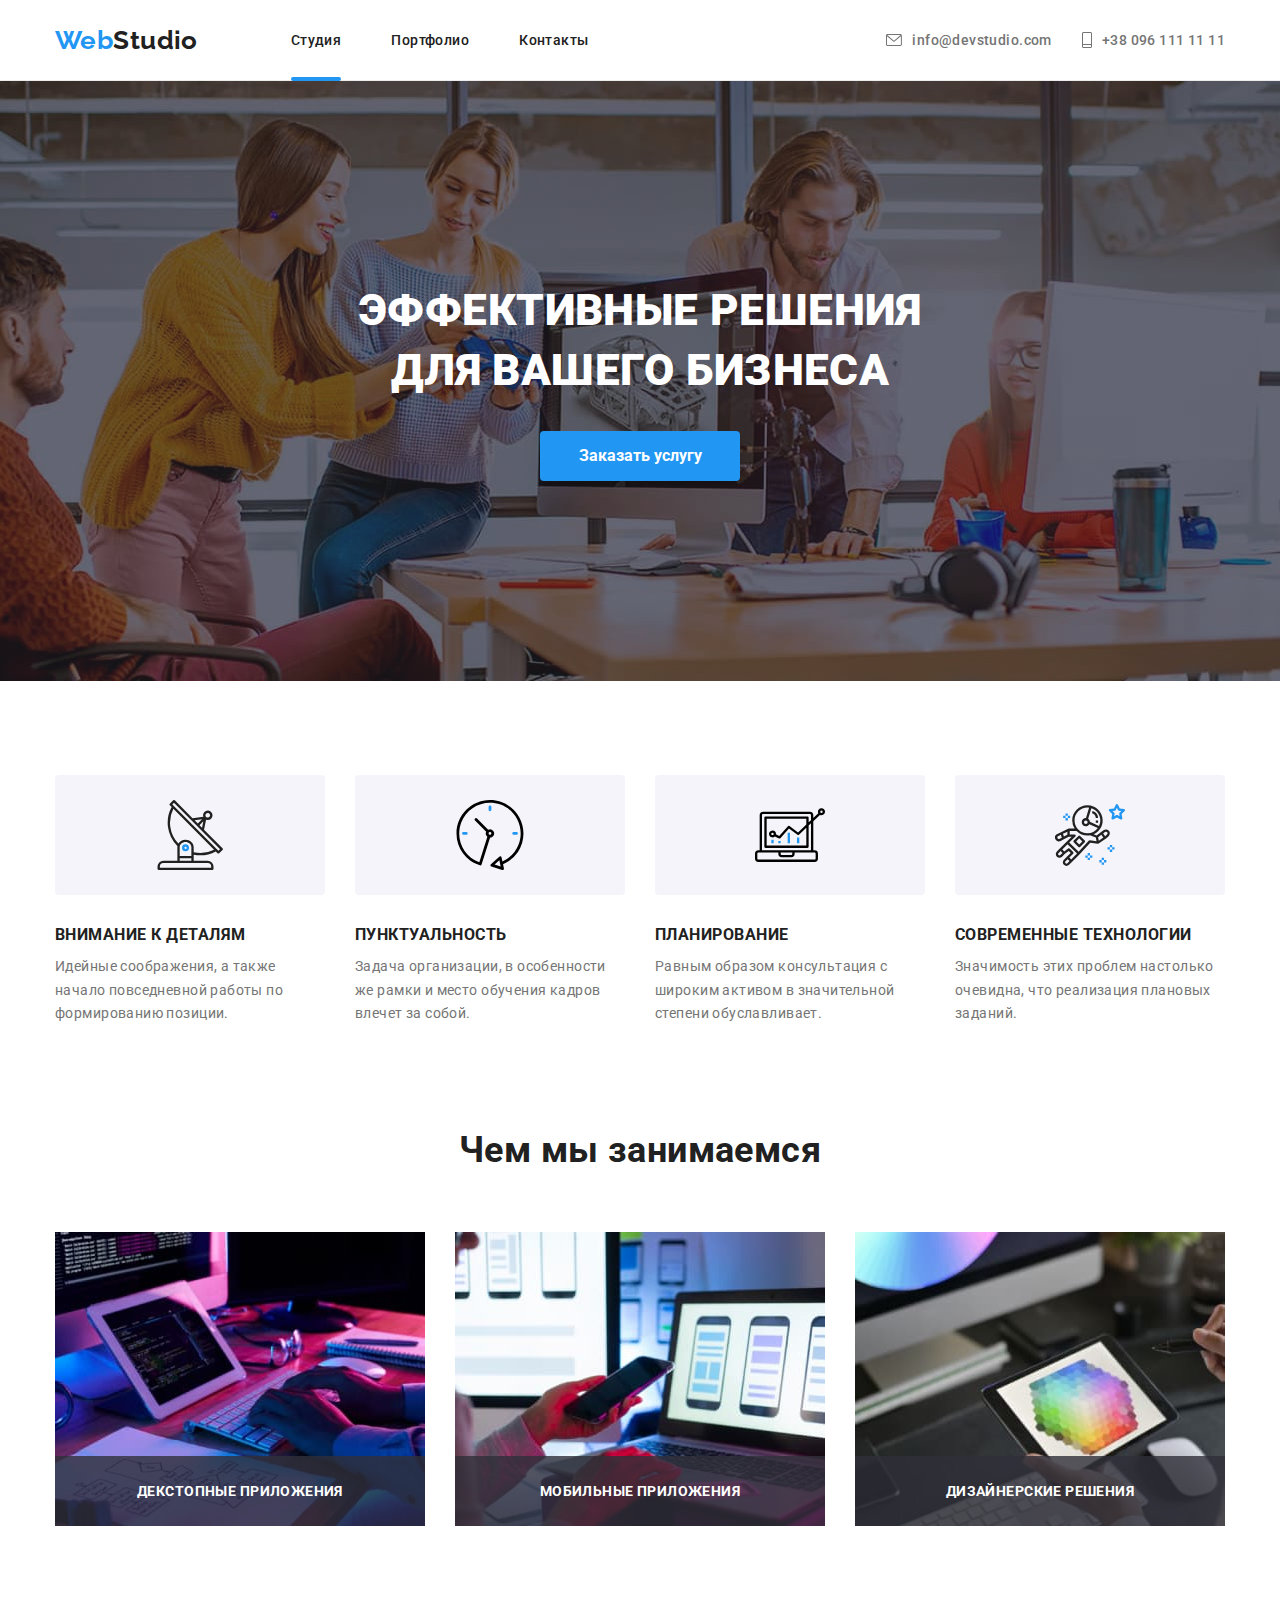
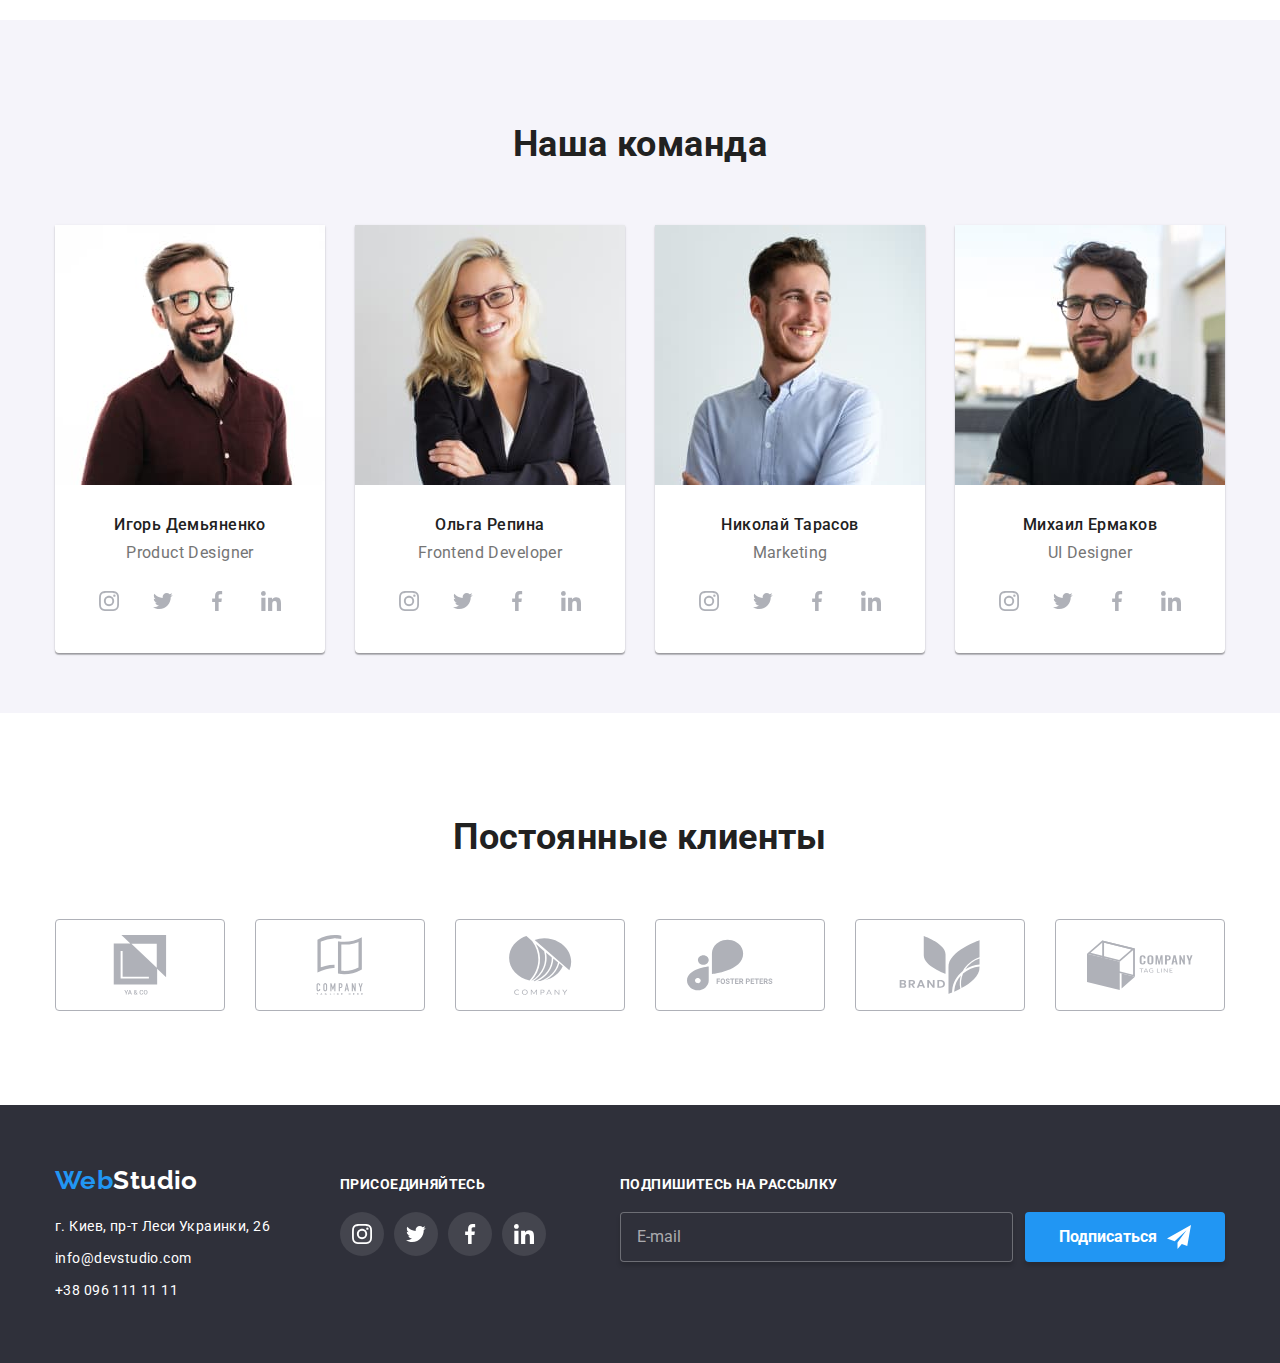
==== commit 1ad49336: "Исправленная ДЗ" ====
--- a/index.html
+++ b/index.html
@@ -16,70 +16,61 @@
     <title>Document</title>
   </head>
   <body>
-    <header class="header">
-      <div class="container header__container">
-        <nav class="site-nav">
-          <a href="./index.html" lang="en" class="logo header__logo"
-            ><span class="logo__accent">Web</span>Studio</a
-          >
-          <button
-            type="button"
-            class="header__btn btn"
-            aria-expanded="false"
-            aria-controls="site-nav__menu"
-            data-menu-button
-          >
-            <svg class="burger" aria-label="Переключатель мобильного меню">
-              <use class="btn__icon-menu" href="./images/icons.svg#icon-menu"></use>
-              <use class="btn__icon-cross" href="./images/icons.svg#icon-cross"></use>
-            </svg>
-          </button>
-
-          <div class="site-nav__menu" id="site-nav__menu" data-menu>
-            
-            <ul class="header__nav nav">
-              <li class="nav__item">
-                <a href="./index.html" class="nav__link link nav__link--active">Студия</a>
-              </li>
-              <li class="nav__item"><a href="./portfolio.html" class="nav__link">Портфолио</a></li>
-              <li class="nav__item"><a href="" class="nav__link">Контакты</a></li>
-            </ul>
-            <ul class="header__connection connection">
-              <li class="connection__item">
-                <a href="mailto:info@devstudio.com" class="connection__link connection__link--envelope">
-                  <svg class="connection__icon icon-envelope">
-                    <use href="./images/icons.svg#icon-envelope"></use>
-                  </svg>
-                  info@devstudio.com</a
-                >
-              </li>
-              <li class="connection__item ">
-                <a href="tel:+380961111111" class="connection__link connection__link--phone">
-                  <svg class="connection__icon icon-phone">
-                    <use href="./images/icons.svg#icon-phone"></use>
-                  </svg>
-                  +38 096 111 11 11</a
-                >
-              </li>
-            </ul>
-            <ul class="header-social">
-              <li class="header-social__item">
-                <a href="" class="header-social__link">Instagram</a>
-              </li>
-              <li class="header-social__item">
-                <a href="" class="header-social__link">Twitter</a>
-              </li>
-              <li class="header-social__item">
-                <a href="" class="header-social__link">Facebook</a>
-              </li>
-              <li class="header-social__item">
-                <a href="" class="header-social__link">LinkedIn</a>
-              </li>
-            </ul>
-          </div>
-        </nav>
-      </div>
-    </header>
+  <header class="header">
+    <div class="container header__container">
+      <nav class="site-nav">
+        <a href="./index.html" lang="en" class="logo header__logo"><span class="logo__accent">Web</span>Studio</a>
+        <button type="button" class="header__btn btn" aria-expanded="false" aria-controls="site-nav__menu"
+          data-menu-button>
+          <svg class="burger" aria-label="Переключатель мобильного меню">
+            <use class="btn__icon-menu" href="./images/icons.svg#icon-menu"></use>
+            <use class="btn__icon-cross" href="./images/icons.svg#icon-cross"></use>
+          </svg>
+        </button>
+  
+        <div class="site-nav__menu" id="site-nav__menu" data-menu>
+  
+          <ul class="header__nav nav">
+            <li class="nav__item">
+              <a href="./index.html" class="nav__link link nav__link--active">Студия</a>
+            </li>
+            <li class="nav__item"><a href="./portfolio.html" class="nav__link">Портфолио</a></li>
+            <li class="nav__item"><a href="" class="nav__link">Контакты</a></li>
+          </ul>
+          <ul class="header__connection connection">
+            <li class="connection__item">
+              <a href="mailto:info@devstudio.com" class="connection__link connection__link--envelope">
+                <svg class="connection__icon icon-envelope">
+                  <use href="./images/icons.svg#icon-envelope"></use>
+                </svg>
+                info@devstudio.com</a>
+            </li>
+            <li class="connection__item ">
+              <a href="tel:+380961111111" class="connection__link connection__link--phone">
+                <svg class="connection__icon icon-phone">
+                  <use href="./images/icons.svg#icon-phone"></use>
+                </svg>
+                +38 096 111 11 11</a>
+            </li>
+          </ul>
+          <ul class="header-social">
+            <li class="header-social__item">
+              <a href="" class="header-social__link">Instagram</a>
+            </li>
+            <li class="header-social__item">
+              <a href="" class="header-social__link">Twitter</a>
+            </li>
+            <li class="header-social__item">
+              <a href="" class="header-social__link">Facebook</a>
+            </li>
+            <li class="header-social__item">
+              <a href="" class="header-social__link">LinkedIn</a>
+            </li>
+          </ul>
+        </div>
+      </nav>
+    </div>
+  </header>
     <main>
       <section class="hero">
         <div class="container">
@@ -142,39 +133,44 @@
           <ul class="activities box">
             <li class="activities__item box__item">
               <div class="activities__thumb">
+                <picture>
+                <source 
+                srcset="
+                ./images/studio/work-1-dextop-370.jpg 1x, 
+                ./images/studio/work-1-dextop-740.jpg 2x"
+                media="(min-width: 1200px)"
+                />
+                <img src="./images/studio/work-1-dextop-370.jpg" alt="Декстопное приложение"/> 
+              </picture>
+                <p class="activities__description">декстопные приложения</p>
+              </div>
+            </li>
+            <li class="activities__item box__item">
+              <div class="activities__thumb">
                  <picture>
-                  <source srcset="
-                  ./images/studio/work-1-dextop-370.jpg 370w, 
-                  ./images/studio/work-1-dextop-740.jpg 740w "                             
-                  type="image/jpeg"/>
-                  <img  srcset="./images/studio/work-1-dextop-370.jpg"
-                  alt="Рабочий стол програмиста"
-                  sizes="(min-width: 1200px) 30vw" >
-                 </picture>
-                <p class="activities__description">декстопные приложения</p>
+                <source 
+                srcset="
+                ./images/studio/work-2-dextop-370.jpg 1x, 
+                ./images/studio/work-2-dextop-740.jpg 2x"
+                media="(min-width: 1200px)"
+                />
+                <img src="./images/studio/work-2-dextop-370.jpg" alt="Мобильное приложение"/> 
+              </picture>
+                <p class="activities__description">мобильные приложения</p>
               </div>
             </li>
             <li class="activities__item box__item">
               <div class="activities__thumb">
                 <picture>
-                  <source srcset="
-                     ./images/studio/work-2-dextop-370.jpg 370w, 
-                      ./images/studio/work-2-dextop-740.jpg 740w " type="image/jpeg" />
-                  <img srcset="./images/studio/work-1-dextop-370.jpg" alt="Планшет веб-дизайнера" sizes="(min-width: 1200px) 30vw">
-                </picture>
-                <p class="activities__description">мобильные приложения</p>
-              </div>
-            </li>
-            <li class="activities__item box__item">
-              <div class="activities__thumb">
-                <picture>
-                  <source srcset="
-                    ./images/studio/work-3-dextop-370.jpg 370w, 
-                     ./images/studio/work-3-dextop-740.jpg 740w " type="image/jpeg" />
-
-                  <img srcset="./images/studio/work-1-dextop-370.jpg" alt="Планшет веб-дизайнера" sizes="(min-width: 1200px) 30wv">
-                </picture>
-
+                <source 
+                srcset="
+                ./images/studio/work-3-dextop-370.jpg 1x, 
+                ./images/studio/work-3-dextop-740.jpg 2x"
+                media="(min-width: 1200px)"
+                />
+                <img src="./images/studio/work-3-dextop-370.jpg" alt="Планшет веб-дизайнера"/> 
+                 
+              </picture>
                 <p class="activities__description">дизайнерские решения</p>
               </div>
             </li>
@@ -187,17 +183,23 @@
           <ul class="team ">
             <li class="team__item ">
               <picture>
-                <source srcset="
-                                ./images/studio/team-1-dextop-270.jpg 270w, 
-                                ./images/studio/team-1-dextop-540.jpg 540w,
-                                ./images/studio/team-1-tablet-354.jpg 354w, 
-                                ./images/studio/team-1-tablet-708.jpg 708w, 
-                                ./images/studio/team-1-mobile-450.jpg 450w, 
-                                ./images/studio/team-1-mobile-900.jpg 900w, 
-                                " type="image/jpeg" />
-                   
-                <img srcset="./images/studio/team-1-dextop-270.jpg" alt="Фотография сотрудника" 
-                  sizes="(min-width: 1200px) 25vw, (min-width: 768px) 50vw, 100vw">
+                <source 
+                srcset="
+                ./images/studio/team-1-dextop-270.jpg 1x, 
+                ./images/studio/team-1-dextop-540.jpg 2x"
+                media="(min-width: 1200px)"
+                />
+                <source srcset="
+                ../images/studio/team-1-tablet-354.jpg 1x, 
+                ./images/studio/team-1-tablet-708.jpg 2x"
+                media="(min-width: 768px)"/>
+               <source 
+                srcset="
+                ./images/studio/team-1-mobile-450.jpg 1x, 
+                ./images/studio/team-1-mobile-900.jpg 2x"
+                media="(min-width: 320px) "/>
+                <img src="./images/studio/team-1-dextop-270.jpg" alt="Фотография сотрудника"/> 
+                 
               </picture>
               <div class="team__content">
                 <h3 class="team__title">Игорь Демьяненко</h3>
@@ -237,16 +239,16 @@
             <li class="team__item ">
               <picture>
                 <source srcset="
-                              ./images/studio/team-2-dextop-270.jpg 270w, 
-                              ./images/studio/team-2-dextop-540.jpg 540w,
-                              ./images/studio/team-2-tablet-354.jpg 354w, 
-                              ./images/studio/team-2-tablet-708.jpg 708w, 
-                              ./images/studio/team-2-mobile-450.jpg 450w, 
-                              ./images/studio/team-2-mobile-900.jpg 900w, 
-                              " type="image/jpeg" />            
+                              ./images/studio/team-2-dextop-270.jpg 1x, 
+                              ./images/studio/team-2-dextop-540.jpg 2x" media="(min-width: 1200px)" />
+                <source srcset="
+                              ../images/studio/team-2-tablet-354.jpg 1x, 
+                              ./images/studio/team-2-tablet-708.jpg 2x" media="(min-width: 768px)" />
+                <source srcset="
+                              ./images/studio/team-2-mobile-450.jpg 1x, 
+                              ./images/studio/team-2-mobile-900.jpg 2x" media="(min-width: 320px) " />
+                <img src="./images/studio/team-2-dextop-270.jpg" alt="Фотография сотрудника" />
               
-                <img srcset="./images/studio/team-2-dextop-270.jpg" alt="Фотография сотрудника"
-                  sizes="(min-width: 1200px) 25vw, (min-width: 768px) 50vw, 100vw">
               </picture>
               <div class="team__content">
                 <h3 class="team__title">Ольга Репина</h3>
@@ -286,18 +288,18 @@
             <li class="team__item ">
               <picture>
                 <source srcset="
-                                ./images/studio/team-3-dextop-270.jpg 270w, 
-                                 ./images/studio/team-3-dextop-540.jpg 540w,
-                                 ./images/studio/team-3-tablet-354.jpg 354w, 
-                                 ./images/studio/team-3-tablet-708.jpg 708w, 
-                                 ./images/studio/team-3-mobile-450.jpg 450w, 
-                                 ./images/studio/team-3-mobile-900.jpg 900w, 
-                                 " type="image/jpeg" />
+                              ./images/studio/team-3-dextop-270.jpg 1x, 
+                              ./images/studio/team-3-dextop-540.jpg 2x" media="(min-width: 1200px)" />
+                <source srcset="
+                              ../images/studio/team-3-tablet-354.jpg 1x, 
+                              ./images/studio/team-3-tablet-708.jpg 2x" media="(min-width: 768px)" />
+                <source srcset="
+                              ./images/studio/team-3-mobile-450.jpg 1x, 
+                              ./images/studio/team-3-mobile-900.jpg 2x" media="(min-width: 320px) " />
+                <img src="./images/studio/team-3-dextop-270.jpg" alt="Фотография сотрудника" />
               
-                <img srcset="./images/studio/team-3-dextop-270.jpg" alt="Фотография сотрудника"
-                  sizes="(min-width: 1200px) 25vw, (min-width: 768px) 50vw, 100vw">
-              </picture>
-              <div class="team__content">
+              </picture>
+                <div class="team__content">
                 <h3 class="team__title">Николай Тарасов</h3>
                 <p lang="en" class="team__description">Marketing</p>
                 <ul class="social">
@@ -335,16 +337,16 @@
             <li class="team__item ">
               <picture>
                 <source srcset="
-                                ./images/studio/team-4-dextop-270.jpg 270w, 
-                                ./images/studio/team-4-dextop-540.jpg 540w,
-                                ./images/studio/team-4-tablet-354.jpg 354w, 
-                                ./images/studio/team-4-tablet-708.jpg 708w, 
-                                ./images/studio/team-4-mobile-450.jpg 450w, 
-                                ./images/studio/team-4-mobile-900.jpg 900w, 
-                                " type="image/jpeg" />
+                              ./images/studio/team-4-dextop-270.jpg 1x, 
+                              ./images/studio/team-4-dextop-540.jpg 2x" media="(min-width: 1200px)" />
+                <source srcset="
+                              ../images/studio/team-4-tablet-354.jpg 1x, 
+                              ./images/studio/team-4-tablet-708.jpg 2x" media="(min-width: 768px)" />
+                <source srcset="
+                              ./images/studio/team-4-mobile-450.jpg 1x, 
+                              ./images/studio/team-4-mobile-900.jpg 2x" media="(min-width: 320px) " />
+                <img src="./images/studio/team-4-dextop-270.jpg" alt="Фотография сотрудника" />
               
-                <img srcset="./images/studio/team-4-dextop-270.jpg" alt="Фотография сотрудника"
-                  sizes="(min-width: 1200px) 25vw, (min-width: 768px) 50vw, 100vw">
               </picture>
               <div class="team__content">
                 <h3 class="team__title">Михаил Ермаков</h3>
--- a/css/main.min.css
+++ b/css/main.min.css
@@ -1 +1 @@
-.element-hidden{position:absolute;white-space:nowrap;width:1px;height:1px;overflow:hidden;border:0;padding:0;clip:rect(0 0 0 0);-webkit-clip-path:inset(50%);clip-path:inset(50%);margin:-1px}h1,h2,h3,h4,h5,h6{margin:0;color:#212121}p{margin:0}img{display:block;max-width:100%;height:auto}address{font-style:normal}ul{list-style:none;padding:0;margin:0}.address__link,.connection__link,.header-social__link,.logo{text-decoration:none;color:inherit}.address__link:hover,.address__link:focus,.connection__link:hover,.connection__link:focus{color:#2196f3}.address__list,.clients,.social,.team,.activities,.benefits{list-style:none;padding:0;margin:0}.client__link,.social__link,.social,.activities__description,.benefits__icon,.button{display:-webkit-box;display:-ms-flexbox;display:flex;-webkit-box-align:center;-ms-flex-align:center;align-items:center;-webkit-box-pack:center;-ms-flex-pack:center;justify-content:center}.button{margin-right:auto;margin-left:auto;min-width:200px;height:50px;padding:10px;border:1px solid transparent;border-radius:4px;-webkit-box-shadow:0px 4px 4px rgba(0,0,0,.15);box-shadow:0px 4px 4px rgba(0,0,0,.15);font-size:16px;font-weight:700;line-height:1.88;color:#fff;background-color:#2196f3;cursor:pointer}.section{padding-top:60px;padding-bottom:60px}@media screen and (min-width: 1200px){.section{padding-top:94px;padding-bottom:94px}}@media screen and (min-width: 1200px){.section__activities{padding-top:0}}.section__title{margin-bottom:30px;font-weight:700;font-size:28px;text-align:center}@media screen and (min-width: 1200px){.section__title{margin-bottom:50px;font-size:36px}}.container{margin-left:auto;margin-right:auto;padding-left:15px;padding-right:15px}@media screen and (min-width: 480px){.container{width:480px}}@media screen and (min-width: 768px){.container{width:768px}}@media screen and (min-width: 1200px){.container{width:1200px}}body{color:#757575;font-family:"Roboto",sans-serif;font-size:14px;font-weight:400;line-height:1.71;background-color:#fff}.header{position:relative;border-bottom:1px solid #ececec;background-color:#fff}.logo{display:block;color:#212121;font-family:"Raleway",sans-serif;font-weight:700;font-size:24px;line-height:1.17}.btn.is-open .logo{display:none}@media screen and (max-width: 767px){.logo{padding-top:15px;padding-bottom:15px}}@media screen and (min-width: 1200px){.logo{font-size:26px}}@media screen and (min-width: 1200px){.header__logo{padding-top:25px;padding-bottom:25px}}.logo__accent{color:#2196f3}.btn{display:-webkit-box;display:-ms-flexbox;display:flex;padding:0;border:none;background-color:transparent;margin-left:auto;z-index:999}@media screen and (min-width: 768px){.btn{display:none}}.burger{width:40px;height:40px;-webkit-transition:fill 250ms cubic-bezier(0.4, 0, 0.2, 1);transition:fill 250ms cubic-bezier(0.4, 0, 0.2, 1)}.btn:focus .burger{fill:#2196f3}.btn__icon-cross{display:none}.btn.is-open .btn__icon-cross{display:block}@media screen and (max-width: 767px){.btn.is-open .btn__icon-cross{position:absolute;top:10px;right:15px}}.btn.is-open .btn__icon-menu{display:none}.site-nav{display:-webkit-box;display:-ms-flexbox;display:flex;-webkit-box-align:center;-ms-flex-align:center;align-items:center}@media screen and (max-width: 767px){.site-nav{min-height:60px}}@media screen and (min-width: 768px){.site-nav{min-height:80px}}.site-nav__menu{line-height:1.17;font-weight:500;background-color:#fff}@media screen and (max-width: 767px){.site-nav__menu{display:none;position:absolute;top:0;left:0;width:100%;height:100vh;padding:40px 48px}.site-nav__menu.is-open{display:-webkit-box;display:-ms-flexbox;display:flex;-webkit-box-orient:vertical;-webkit-box-direction:normal;-ms-flex-direction:column;flex-direction:column;-webkit-box-flex:1;-ms-flex-positive:1;flex-grow:1;z-index:99}}@media screen and (min-width: 768px){.site-nav__menu{display:-webkit-box;display:-ms-flexbox;display:flex;-webkit-box-align:center;-ms-flex-align:center;align-items:center;-webkit-box-flex:1;-ms-flex-positive:1;flex-grow:1;-webkit-box-pack:justify;-ms-flex-pack:justify;justify-content:space-between;margin-left:88px}}@media screen and (min-width: 1200px){.site-nav__menu{margin-left:93px}}.header-social{display:-webkit-box;display:-ms-flexbox;display:flex;-ms-flex-wrap:wrap;flex-wrap:wrap;-webkit-box-align:center;-ms-flex-align:center;align-items:center;-webkit-box-pack:start;-ms-flex-pack:start;justify-content:start;margin-top:64px;color:#2196f3;font-size:18px;line-height:1.22}@media screen and (min-width: 768px){.header-social{display:none}}.header-social__item{position:relative}.header-social__item:not(:last-child){border-right:1px solid rgba(33,33,33,.2)}.header-social__link{padding-right:10px;padding-left:10px}@media screen and (max-width: 767px){.nav{margin-bottom:auto}}@media screen and (min-width: 768px){.nav{display:-webkit-box;display:-ms-flexbox;display:flex;-webkit-box-flex:1;-ms-flex-positive:1;flex-grow:1}}@media screen and (max-width: 767px){.nav__item:not(:last-child){margin-bottom:32px}}@media screen and (min-width: 768px){.nav__item:not(:last-child){margin-right:50px}}.nav__link{text-decoration:none;color:#212121}@media screen and (max-width: 767px){.nav__link{font-size:40px}}@media screen and (min-width: 768px){.nav__link{padding-top:32px;padding-bottom:32px;display:block;color:#212121;-webkit-transition:color 250ms cubic-bezier(0.4, 0, 0.2, 1);transition:color 250ms cubic-bezier(0.4, 0, 0.2, 1)}.nav__link:hover,.nav__link:focus{color:#2196f3}}@media screen and (max-width: 767px){.nav__link--active{color:#2196f3}}@media screen and (min-width: 768px){.nav__link--active{position:relative}}@media screen and (min-width: 768px){.nav__link--active::after{position:absolute;left:0;top:calc(100% - 3px);content:"";display:block;width:100%;height:4px;background-color:#2196f3;border-radius:2px}}@media screen and (max-width: 767px){.connection{display:-webkit-box;display:-ms-flexbox;display:flex;-webkit-box-orient:vertical;-webkit-box-direction:reverse;-ms-flex-direction:column-reverse;flex-direction:column-reverse}}@media screen and (min-width: 768px){.connection{display:-webkit-box;display:-ms-flexbox;display:flex;-webkit-box-orient:vertical;-webkit-box-direction:normal;-ms-flex-direction:column;flex-direction:column}}@media screen and (min-width: 1200px){.connection{-webkit-box-orient:horizontal;-webkit-box-direction:normal;-ms-flex-direction:row;flex-direction:row}}@media screen and (min-width: 768px)and (max-width: 1199px){.connection__item:not(:last-child){margin-bottom:10px}}@media screen and (min-width: 1200px){.connection__item:not(:last-child){margin-right:30px}}.connection__link{color:#757575;-webkit-transition:color 250ms cubic-bezier(0.4, 0, 0.2, 1);transition:color 250ms cubic-bezier(0.4, 0, 0.2, 1)}@media screen and (min-width: 768px){.connection__link{display:-webkit-box;display:-ms-flexbox;display:flex;-webkit-box-align:center;-ms-flex-align:center;align-items:center}}@media screen and (min-width: 480px)and (max-width: 1199px){.connection__link{font-size:12px}}@media screen and (max-width: 767px){.connection__link--envelope{font-size:24px;display:inline-block;margin-top:32px}}@media screen and (max-width: 767px){.connection__link--phone{font-size:34px;color:#2196f3}}.connection__icon{fill:currentColor}@media screen and (max-width: 767px){.connection__icon{display:none}}@media screen and (min-width: 768px){.connection__icon{margin-right:8px}}@media screen and (min-width: 1200px){.connection__icon{margin-right:10px}}@media screen and (min-width: 768px){.icon-envelope{width:14px;height:10px}}@media screen and (min-width: 1200px){.icon-envelope{width:16px;height:12px}}@media screen and (min-width: 768px){.icon-phone{width:10px;height:14px}}@media screen and (min-width: 1200px){.icon-phone{width:10px;height:16px}}.hero{text-align:center;background-color:#c4c4c4;background-image:-webkit-gradient(linear, left top, right top, from(rgba(47, 48, 58, 0.4)), to(rgba(47, 48, 58, 0.4))),url(../images/studio/hero-480.jpg);background-image:linear-gradient(to right, rgba(47, 48, 58, 0.4), rgba(47, 48, 58, 0.4)),url(../images/studio/hero-480.jpg);background-repeat:no-repeat;background-position:center;background-size:cover;height:400px;max-width:100%;padding-top:118px;padding-bottom:118px}@media screen and (min-width: 768px){.hero{background-image:url(../images/studio/hero-768.jpg)}}@media screen and (min-width: 1200px){.hero{background-image:url(../images/studio/hero-1600.jpg)}}@media screen and (min-width: 1200px){.hero{padding-top:200px;padding-bottom:200px;max-width:1600px;height:600px}}@media(min-device-pixel-ratio: 2),(-webkit-min-device-pixel-ratio: 2),(min-resolution: 192dpi),(min-resolution: 2dppx){.hero{background-image:url(../images/studio/hero-960.jpg)}}@media screen and (min-device-pixel-ratio: 2)and (min-width: 768px),screen and (-webkit-min-device-pixel-ratio: 2)and (min-width: 768px),screen and (min-resolution: 192dpi)and (min-width: 768px),screen and (min-resolution: 2dppx)and (min-width: 768px){.hero{background-image:url(../images/studio/hero-1536.jpg)}}@media screen and (min-device-pixel-ratio: 2)and (min-width: 1200px),screen and (-webkit-min-device-pixel-ratio: 2)and (min-width: 1200px),screen and (min-resolution: 192dpi)and (min-width: 1200px),screen and (min-resolution: 2dppx)and (min-width: 1200px){.hero{background-image:url(../images/studio/hero-3200.jpg)}}.hero__title{margin-bottom:30px;color:#fff;font-weight:900;font-size:26px;line-height:1.61;text-transform:uppercase}@media screen and (min-width: 1200px){.hero__title{font-size:44px;line-height:1.36}}@media screen and (max-width: 767px){.benefits{display:block}}@media screen and (min-width: 768px){.benefits{display:-webkit-box;display:-ms-flexbox;display:flex;-ms-flex-wrap:wrap;flex-wrap:wrap;margin-left:-30px;margin-top:-30px}}@media screen and (min-width: 768px){.benefits__item{-ms-flex-preferred-size:calc(100% / 2 - 30px);flex-basis:calc(100% / 2 - 30px);margin-left:30px;margin-top:30px}}@media screen and (min-width: 1200px){.benefits__item{-ms-flex-preferred-size:calc(100% / 4 - 30px);flex-basis:calc(100% / 4 - 30px)}}.benefits__title{margin-bottom:10px;text-transform:uppercase;font-weight:700;line-height:1.17}@media screen and (max-width: 767px){.benefits__title{text-align:center}}@media screen and (max-width: 767px){.benefits__item:not(:last-child){margin-bottom:30px}}.benefits__icon{margin-bottom:30px;width:100%;height:120px;border-radius:4px;background-color:#f5f4fa}.benefits__img{width:70px;height:70px}@media screen and (max-width: 1199px){.section__activities{display:none}}.activities{display:-webkit-box;display:-ms-flexbox;display:flex;-ms-flex-wrap:wrap;flex-wrap:wrap;margin-left:-30px;margin-top:-30px}.activities__item{-ms-flex-preferred-size:calc(100% / 3 - 30px);flex-basis:calc(100% / 3 - 30px);margin-left:30px;margin-top:30px}.activities__thumb{position:relative}.activities__description{position:absolute;left:0;bottom:0;width:100%;padding-top:27px;padding-bottom:27px;font-weight:700;line-height:1.17;color:#fff;text-transform:uppercase;background-color:rgba(47,48,58,.8)}.section__team{padding-bottom:60px;background-color:#f5f4fa}@media screen and (max-width: 767px){.team{display:block}}@media screen and (min-width: 768px){.team{display:-webkit-box;display:-ms-flexbox;display:flex;-ms-flex-wrap:wrap;flex-wrap:wrap;margin-left:-30px;margin-top:-30px}}.team__item{-webkit-box-shadow:0px 1px 3px rgba(0,0,0,.12),0px 1px 1px rgba(0,0,0,.14),0px 2px 1px rgba(0,0,0,.2);box-shadow:0px 1px 3px rgba(0,0,0,.12),0px 1px 1px rgba(0,0,0,.14),0px 2px 1px rgba(0,0,0,.2);border-radius:0px 0px 4px 4px}@media screen and (max-width: 767px){.team__item:not(:last-child){margin-bottom:30px}}@media screen and (min-width: 768px){.team__item{-ms-flex-preferred-size:calc(100% / 2 - 30px);flex-basis:calc(100% / 2 - 30px);margin-left:30px;margin-top:30px}}@media screen and (min-width: 1200px){.team__item{-ms-flex-preferred-size:calc(100% / 4 - 30px);flex-basis:calc(100% / 4 - 30px)}}.team__title{margin-bottom:10px;font-weight:500;font-size:16px;line-height:1.19}.team__description{font-size:16px;line-height:1.17;margin-bottom:16px}.team__content{padding-top:30px;padding-bottom:24px;text-align:center}@media screen and (min-width: 1200px){.team__content{padding-bottom:30px}}.social__item:not(:last-child){margin-right:10px}.social__link{border:1px solid transparent;border-radius:50%;-webkit-box-align:center;-ms-flex-align:center;align-items:center;width:44px;height:44px;color:#afb1b8;-webkit-transition:background-color 250ms cubic-bezier(0.4, 0, 0.2, 1),fill 250ms cubic-bezier(0.4, 0, 0.2, 1);transition:background-color 250ms cubic-bezier(0.4, 0, 0.2, 1),fill 250ms cubic-bezier(0.4, 0, 0.2, 1)}.social__link:hover,.social__link:focus{background-color:#2196f3;fill:#fff}.social__icon{width:20px;height:20px;fill:currentColor;-webkit-transition:fill 250ms cubic-bezier(0.4, 0, 0.2, 1);transition:fill 250ms cubic-bezier(0.4, 0, 0.2, 1)}.social__link:hover .social__icon,.social__link:focus .social__icon{fill:#fff}.social__icon--footer{fill:#fff}@media screen and (max-width: 1199px){.footer__social{margin-bottom:60px}}@media screen and (min-width: 1200px){.footer__social{margin-right:93px}}.social__link--footer{background-color:rgba(255,255,255,.1)}@media screen and (min-width: 480px){.clients{display:-webkit-box;display:-ms-flexbox;display:flex;-ms-flex-wrap:wrap;flex-wrap:wrap;margin-left:-30px;margin-top:-30px}}@media screen and (max-width: 479px){.clients__item:not(:last-child){margin-bottom:15px}}@media screen and (min-width: 480px){.clients__item{-ms-flex-preferred-size:calc(100% / 2 - 30px);flex-basis:calc(100% / 2 - 30px);margin-left:30px;margin-top:30px}}@media screen and (min-width: 768px){.clients__item{-ms-flex-preferred-size:calc(100% / 3 - 30px);flex-basis:calc(100% / 3 - 30px)}}@media screen and (min-width: 1200px){.clients__item{-ms-flex-preferred-size:calc(100% / 6 - 30px);flex-basis:calc(100% / 6 - 30px)}}.client__link{padding:15px 51px;border:1px solid #afb1b8;border-radius:4px;color:#afb1b8;-webkit-transition:border 250ms cubic-bezier(0.4, 0, 0.2, 1),color 250ms cubic-bezier(0.4, 0, 0.2, 1);transition:border 250ms cubic-bezier(0.4, 0, 0.2, 1),color 250ms cubic-bezier(0.4, 0, 0.2, 1)}@media screen and (min-width: 768px){.client__link{padding:15px 59px}}@media screen and (min-width: 1200px){.client__link{padding:15px 31px}}.client__link:hover,.client__link:focus{border:1px solid #2196f3;color:#2196f3}.client__icon{max-width:106px;max-height:60px;fill:currentColor;-webkit-transition:fill 250ms cubic-bezier(0.4, 0, 0.2, 1);transition:fill 250ms cubic-bezier(0.4, 0, 0.2, 1)}.client__link:hover .client__icon,.client__link:focus .client__icon{fill:currentColor}.footer{background-color:#2f303a;padding:60px 0;color:#fff}@media screen and (max-width: 1199px){.footer{text-align:center}}@media screen and (min-width: 1200px){.footer__container{display:-webkit-box;display:-ms-flexbox;display:flex;-webkit-box-align:baseline;-ms-flex-align:baseline;align-items:baseline}}@media screen and (min-width: 768px){.footer__container--tablet{display:-webkit-box;display:-ms-flexbox;display:flex;-webkit-box-align:baseline;-ms-flex-align:baseline;align-items:baseline;-webkit-box-pack:justify;-ms-flex-pack:justify;justify-content:space-between}}@media screen and (min-width: 768px)and (max-width: 1199px){.footer__container--tablet{margin-bottom:60px}}@media screen and (min-width: 768px)and (max-width: 1199px){.footer__address{margin-left:61px}}.footer__logo{color:#fff;margin-bottom:20px}@media screen and (max-width: 767px){.address__list{margin-bottom:60px}}@media screen and (min-width: 1200px){.address__list{margin-right:70px}}.address__item:not(:last-child){margin-bottom:8px}@media screen and (min-width: 768px){.footer__social{margin-right:74px}}.footer__text{margin-bottom:20px;color:#fff;font-weight:700;line-height:1.17;text-transform:uppercase}@media screen and (min-width: 1200px){.footer__subscribe{-webkit-box-flex:1;-ms-flex-positive:1;flex-grow:1}}@media screen and (min-width: 1200px){.subscribe{display:-webkit-box;display:-ms-flexbox;display:flex;-webkit-box-align:stretch;-ms-flex-align:stretch;align-items:stretch;-webkit-box-flex:1;-ms-flex-positive:1;flex-grow:1}}.subscribe__field{width:100%;height:50px;padding-left:16px;outline:none;color:#fff;background-color:#2f303a;border:1px solid rgba(255,255,255,.3);border-radius:4px;-webkit-box-shadow:0px 4px 4px rgba(0,0,0,.15);box-shadow:0px 4px 4px rgba(0,0,0,.15)}@media screen and (min-width: 768px){.subscribe__field{display:-webkit-box;display:-ms-flexbox;display:flex;margin-right:auto;margin-left:auto}}@media screen and (max-width: 1199px){.subscribe__field{margin-bottom:20px;max-width:450px}}@media screen and (min-width: 1200px){.subscribe__field{-webkit-box-flex:1;-ms-flex-positive:1;flex-grow:1}}.subscribe__field::-webkit-input-placeholder{font-size:16px;line-height:1.25;color:rgba(255,255,255,.6)}.subscribe__field::-moz-placeholder{font-size:16px;line-height:1.25;color:rgba(255,255,255,.6)}.subscribe__field:-ms-input-placeholder{font-size:16px;line-height:1.25;color:rgba(255,255,255,.6)}.subscribe__field::-ms-input-placeholder{font-size:16px;line-height:1.25;color:rgba(255,255,255,.6)}.subscribe__field::placeholder{font-size:16px;line-height:1.25;color:rgba(255,255,255,.6)}@media screen and (min-width: 1200px){.subscribe__button{margin-left:12px}}.subscribe__icon{width:24px;height:24px;margin-left:10px;fill:#fff}.backdrop{position:fixed;top:0;left:0;width:100%;height:100%;background-color:rgba(0,0,0,.2);-webkit-transition:opacity 250ms cubic-bezier(0.4, 0, 0.2, 1);transition:opacity 250ms cubic-bezier(0.4, 0, 0.2, 1);padding:93px 15px;overflow-y:scroll}.is-hidden{opacity:0;visibility:hidden;pointer-events:none}.is-hidden .modal{-webkit-transform:translate(-50%, -50%) scale(0.8, 1);transform:translate(-50%, -50%) scale(0.8, 1)}.modal{position:absolute;left:50%;top:50%;-webkit-transform:translate(-50%, -50%) scale(1, 0.9);transform:translate(-50%, -50%) scale(1, 0.9);padding:40px;background-color:#fff;border:1px solid #fff;border-radius:4px;-webkit-box-shadow:0px 2px 1px 0px rgba(0,0,0,.2),0px 1px 1px 0px rgba(0,0,0,.14),0px 1px 3px 0px rgba(0,0,0,.12);box-shadow:0px 2px 1px 0px rgba(0,0,0,.2),0px 1px 1px 0px rgba(0,0,0,.14),0px 1px 3px 0px rgba(0,0,0,.12)}@media screen and (min-width: 480px){.modal{max-width:450px;min-height:609px}}@media screen and (min-width: 1200px){.modal{max-width:528px;min-height:581px}}.modal__close{position:absolute;top:8px;right:8px;display:-webkit-box;display:-ms-flexbox;display:flex;-webkit-box-pack:center;-ms-flex-pack:center;justify-content:center;-webkit-box-align:center;-ms-flex-align:center;align-items:center;width:30px;height:30px;border:1px solid rgba(0,0,0,.1);border-radius:50%;color:#fff;background-color:inherit;cursor:pointer}.modal__icon{width:11px;height:11px;-webkit-transition:fill 250ms cubic-bezier(0.4, 0, 0.2, 1);transition:fill 250ms cubic-bezier(0.4, 0, 0.2, 1)}.modal__close:hover .modal__icon,.modal__close:focus .modal__icon{fill:#2196f3}.modal__text{margin-bottom:12px;font-size:20px;font-weight:700;line-height:1.5;text-align:center;color:#212121}.form{color:#212121;font-size:12px;line-height:1.17}.form__field{margin-bottom:10px}.form__label{display:block;margin-bottom:4px}.form__input{width:100%;padding-top:12px;padding-bottom:12px;padding-left:42px;border:1px solid rgba(33,33,33,.2);border-radius:4px;-webkit-box-shadow:0px 2px 1px 0px rgba(0,0,0,.2),0px 1px 1px 0px rgba(0,0,0,.14),0px 1px 3px 0px rgba(0,0,0,.12);box-shadow:0px 2px 1px 0px rgba(0,0,0,.2),0px 1px 1px 0px rgba(0,0,0,.14),0px 1px 3px 0px rgba(0,0,0,.12);-webkit-transition:border 250ms cubic-bezier(0.4, 0, 0.2, 1);transition:border 250ms cubic-bezier(0.4, 0, 0.2, 1)}.form__input-field:focus-within .form__input{outline:none;border-color:#2196f3}.form__input-field{position:relative}.form__comments{margin-bottom:20px}.form__icon{position:absolute;top:50%;left:12px;-webkit-transform:translateY(-50%);transform:translateY(-50%);width:18px;height:18px;outline:none;fill:#212121;-webkit-transition:fill 250ms cubic-bezier(0.4, 0, 0.2, 1);transition:fill 250ms cubic-bezier(0.4, 0, 0.2, 1)}.form__input-field:focus-within .form__icon{fill:#2196f3}.form__comment-text{height:120px;padding:12px 16px;resize:none}.form__comment-text::-webkit-input-placeholder{color:rgba(117,117,117,.5)}.form__comment-text::-moz-placeholder{color:rgba(117,117,117,.5)}.form__comment-text:-ms-input-placeholder{color:rgba(117,117,117,.5)}.form__comment-text::-ms-input-placeholder{color:rgba(117,117,117,.5)}.form__comment-text::placeholder{color:rgba(117,117,117,.5)}.form__button{display:block;margin-top:30px}.policy{display:-webkit-box;display:-ms-flexbox;display:flex;-webkit-box-align:center;-ms-flex-align:center;align-items:center}.policy__checkbox{-webkit-appearance:none;-moz-appearance:none;appearance:none;position:absolute}.policy__checkbox:checked+.policy__checkbox-icon{border-color:#2196f3;background-color:#2196f3;border-radius:2px}.policy__checkbox-icon{display:-webkit-box;display:-ms-flexbox;display:flex;-webkit-box-pack:center;-ms-flex-pack:center;justify-content:center;-webkit-box-align:center;-ms-flex-align:center;align-items:center;background-color:inherit;border:1px solid #212121;-webkit-transition:fill 250ms cubic-bezier(0.4, 0, 0.2, 1);transition:fill 250ms cubic-bezier(0.4, 0, 0.2, 1)}.policy__icon-check{opacity:0;width:15px;height:15px;fill:#fff;-webkit-transition:fill 250ms cubic-bezier(0.4, 0, 0.2, 1);transition:fill 250ms cubic-bezier(0.4, 0, 0.2, 1)}.policy__checkbox:checked~.policy__checkbox-icon .policy__icon-check{opacity:1}.policy__text{margin-left:8px;font-size:12px;line-height:1.17}@media screen and (min-width: 1200px){.policy__text{font-size:14px;line-height:1.71}}.policy__link{color:#2196f3}/*# sourceMappingURL=main.min.css.map */+.element-hidden{position:absolute;white-space:nowrap;width:1px;height:1px;overflow:hidden;border:0;padding:0;clip:rect(0 0 0 0);-webkit-clip-path:inset(50%);clip-path:inset(50%);margin:-1px}h1,h2,h3,h4,h5,h6{margin:0;color:#212121}p{margin:0}img{display:block;max-width:100%;height:auto}address{font-style:normal}ul{list-style:none;padding:0;margin:0}.address__link,.connection__link,.header-social__link,.logo{text-decoration:none;color:inherit}.address__link:hover,.address__link:focus,.connection__link:hover,.connection__link:focus{color:#2196f3}.address__list,.clients,.social,.team,.activities,.benefits{list-style:none;padding:0;margin:0}.client__link,.social__link,.social,.activities__description,.benefits__icon,.button{display:-webkit-box;display:-ms-flexbox;display:flex;-webkit-box-align:center;-ms-flex-align:center;align-items:center;-webkit-box-pack:center;-ms-flex-pack:center;justify-content:center}.button{margin-right:auto;margin-left:auto;min-width:200px;height:50px;padding:10px;border:1px solid transparent;border-radius:4px;-webkit-box-shadow:0px 4px 4px rgba(0,0,0,.15);box-shadow:0px 4px 4px rgba(0,0,0,.15);font-size:16px;font-weight:700;line-height:1.88;color:#fff;background-color:#2196f3;cursor:pointer}.section{padding-top:60px;padding-bottom:60px}@media screen and (min-width: 1200px){.section{padding-top:94px;padding-bottom:94px}}@media screen and (min-width: 1200px){.section__activities{padding-top:0}}.section__title{margin-bottom:30px;font-weight:700;font-size:28px;text-align:center}@media screen and (min-width: 1200px){.section__title{margin-bottom:50px;font-size:36px}}.container{width:100%;margin-left:auto;margin-right:auto;padding-left:15px;padding-right:15px}@media screen and (min-width: 480px){.container{width:480px}}@media screen and (min-width: 768px){.container{width:768px}}@media screen and (min-width: 1200px){.container{width:1200px}}body{color:#757575;font-family:"Roboto",sans-serif;font-size:14px;font-weight:400;line-height:1.71;letter-spacing:.03em;background-color:#fff}body.modal-open{overflow:hidden}body.menu-open{overflow:hidden}.header{border-bottom:1px solid #ececec;background-color:#fff}.logo{display:block;color:#212121;font-family:"Raleway",sans-serif;font-weight:700;font-size:24px;line-height:1.17}.btn.is-open .logo{display:none}@media screen and (max-width: 767px){.logo{padding-top:15px;padding-bottom:15px}}@media screen and (min-width: 1200px){.logo{font-size:26px}}@media screen and (min-width: 1200px){.header__logo{padding-top:25px;padding-bottom:25px}}.logo__accent{color:#2196f3}.btn{display:-webkit-box;display:-ms-flexbox;display:flex;padding:0;border:none;background-color:transparent;margin-left:auto;display:none}@media screen and (max-width: 767px){.btn{display:block}.btn.is-open{position:fixed;top:10px;right:15px;z-index:6}}.burger{width:40px;height:40px;-webkit-transition:fill 250ms cubic-bezier(0.4, 0, 0.2, 1);transition:fill 250ms cubic-bezier(0.4, 0, 0.2, 1)}.btn:focus .burger{fill:#2196f3}.btn__icon-cross{display:none}.btn.is-open .btn__icon-cross{display:block}.btn.is-open .btn__icon-menu{display:none}.site-nav{display:-webkit-box;display:-ms-flexbox;display:flex;-webkit-box-align:center;-ms-flex-align:center;align-items:center}@media screen and (max-width: 767px){.site-nav{min-height:60px;overflow-y:scroll}}@media screen and (min-width: 768px){.site-nav{min-height:80px}}.site-nav__menu{line-height:1.17;font-weight:500;background-color:#fff}@media screen and (max-width: 767px){.site-nav__menu{display:none;position:fixed;top:0;left:0;width:100%;height:100%;padding:40px 48px;z-index:5}.site-nav__menu.is-open{display:-webkit-box;display:-ms-flexbox;display:flex;-webkit-box-orient:vertical;-webkit-box-direction:normal;-ms-flex-direction:column;flex-direction:column;-webkit-box-flex:1;-ms-flex-positive:1;flex-grow:1}}@media screen and (min-width: 768px){.site-nav__menu{display:-webkit-box;display:-ms-flexbox;display:flex;-webkit-box-align:center;-ms-flex-align:center;align-items:center;-webkit-box-flex:1;-ms-flex-positive:1;flex-grow:1;-webkit-box-pack:justify;-ms-flex-pack:justify;justify-content:space-between;margin-left:88px}}@media screen and (min-width: 1200px){.site-nav__menu{margin-left:93px}}.header-social{display:-webkit-box;display:-ms-flexbox;display:flex;-ms-flex-wrap:wrap;flex-wrap:wrap;-webkit-box-align:center;-ms-flex-align:center;align-items:center;-webkit-box-pack:start;-ms-flex-pack:start;justify-content:start;margin-top:64px;color:#2196f3;font-size:18px;line-height:1.22}@media screen and (min-width: 768px){.header-social{display:none}}.header-social__item{position:relative}.header-social__item:not(:last-child){border-right:1px solid rgba(33,33,33,.2)}.header-social__link{padding-right:10px;padding-left:10px}@media screen and (max-width: 767px){.nav{margin-bottom:auto}}@media screen and (min-width: 768px){.nav{display:-webkit-box;display:-ms-flexbox;display:flex;-webkit-box-flex:1;-ms-flex-positive:1;flex-grow:1}}@media screen and (max-width: 767px){.nav__item:not(:last-child){margin-bottom:32px}}@media screen and (min-width: 768px){.nav__item:not(:last-child){margin-right:50px}}.nav__link{text-decoration:none;color:#212121}@media screen and (max-width: 767px){.nav__link{font-size:40px}}@media screen and (min-width: 768px){.nav__link{padding-top:32px;padding-bottom:32px;display:block;color:#212121;-webkit-transition:color 250ms cubic-bezier(0.4, 0, 0.2, 1);transition:color 250ms cubic-bezier(0.4, 0, 0.2, 1)}.nav__link:hover,.nav__link:focus{color:#2196f3}}@media screen and (max-width: 767px){.nav__link--active{color:#2196f3}}@media screen and (min-width: 768px){.nav__link--active{position:relative}}@media screen and (min-width: 768px){.nav__link--active::after{position:absolute;left:0;top:calc(100% - 3px);content:"";display:block;width:100%;height:4px;background-color:#2196f3;border-radius:2px}}@media screen and (max-width: 767px){.connection{display:-webkit-box;display:-ms-flexbox;display:flex;-webkit-box-orient:vertical;-webkit-box-direction:reverse;-ms-flex-direction:column-reverse;flex-direction:column-reverse}}@media screen and (min-width: 768px){.connection{display:-webkit-box;display:-ms-flexbox;display:flex;-webkit-box-orient:vertical;-webkit-box-direction:normal;-ms-flex-direction:column;flex-direction:column}}@media screen and (min-width: 1200px){.connection{-webkit-box-orient:horizontal;-webkit-box-direction:normal;-ms-flex-direction:row;flex-direction:row}}@media screen and (min-width: 768px)and (max-width: 1199px){.connection__item:not(:last-child){margin-bottom:10px}}@media screen and (min-width: 1200px){.connection__item:not(:last-child){margin-right:30px}}.connection__link{color:#757575;-webkit-transition:color 250ms cubic-bezier(0.4, 0, 0.2, 1);transition:color 250ms cubic-bezier(0.4, 0, 0.2, 1)}@media screen and (min-width: 768px){.connection__link{display:-webkit-box;display:-ms-flexbox;display:flex;-webkit-box-align:center;-ms-flex-align:center;align-items:center}}@media screen and (min-width: 480px)and (max-width: 1199px){.connection__link{font-size:12px}}@media screen and (max-width: 767px){.connection__link--envelope{font-size:24px;display:inline-block;margin-top:32px}}@media screen and (max-width: 767px){.connection__link--phone{font-size:34px;color:#2196f3}}@media screen and (max-width: 479px){.connection__link--phone{font-size:24px}}.connection__icon{fill:currentColor}@media screen and (max-width: 767px){.connection__icon{display:none}}@media screen and (min-width: 768px){.connection__icon{margin-right:8px}}@media screen and (min-width: 1200px){.connection__icon{margin-right:10px}}@media screen and (min-width: 768px){.icon-envelope{width:14px;height:10px}}@media screen and (min-width: 1200px){.icon-envelope{width:16px;height:12px}}@media screen and (min-width: 768px){.icon-phone{width:10px;height:14px}}@media screen and (min-width: 1200px){.icon-phone{width:10px;height:16px}}.hero{text-align:center;background-color:#c4c4c4;background-image:-webkit-gradient(linear, left top, right top, from(rgba(47, 48, 58, 0.4)), to(rgba(47, 48, 58, 0.4))),url(../images/studio/hero-480.jpg);background-image:linear-gradient(to right, rgba(47, 48, 58, 0.4), rgba(47, 48, 58, 0.4)),url(../images/studio/hero-480.jpg);background-repeat:no-repeat;background-position:center;background-size:cover;height:400px;max-width:100%;padding-top:118px;padding-bottom:118px}@media screen and (min-width: 768px){.hero{background-image:-webkit-gradient(linear, left top, right top, from(rgba(47, 48, 58, 0.4)), to(rgba(47, 48, 58, 0.4))),url(../images/studio/hero-768.jpg);background-image:linear-gradient(to right, rgba(47, 48, 58, 0.4), rgba(47, 48, 58, 0.4)),url(../images/studio/hero-768.jpg)}}@media screen and (min-width: 1200px){.hero{background-image:-webkit-gradient(linear, left top, right top, from(rgba(47, 48, 58, 0.4)), to(rgba(47, 48, 58, 0.4))),url(../images/studio/hero-1600.jpg);background-image:linear-gradient(to right, rgba(47, 48, 58, 0.4), rgba(47, 48, 58, 0.4)),url(../images/studio/hero-1600.jpg)}}@media screen and (min-width: 1200px){.hero{padding-top:200px;padding-bottom:200px;max-width:1600px;height:600px}}@media(min-device-pixel-ratio: 2),(-webkit-min-device-pixel-ratio: 2),(min-resolution: 192dpi),(min-resolution: 2dppx){.hero{background-image:-webkit-gradient(linear, left top, right top, from(rgba(47, 48, 58, 0.4)), to(rgba(47, 48, 58, 0.4))),url(../images/studio/hero-960.jpg);background-image:linear-gradient(to right, rgba(47, 48, 58, 0.4), rgba(47, 48, 58, 0.4)),url(../images/studio/hero-960.jpg)}}@media screen and (min-device-pixel-ratio: 2)and (min-width: 768px),screen and (-webkit-min-device-pixel-ratio: 2)and (min-width: 768px),screen and (min-resolution: 192dpi)and (min-width: 768px),screen and (min-resolution: 2dppx)and (min-width: 768px){.hero{background-image:-webkit-gradient(linear, left top, right top, from(rgba(47, 48, 58, 0.4)), to(rgba(47, 48, 58, 0.4))),url(../images/studio/hero-1536.jpg);background-image:linear-gradient(to right, rgba(47, 48, 58, 0.4), rgba(47, 48, 58, 0.4)),url(../images/studio/hero-1536.jpg)}}@media screen and (min-device-pixel-ratio: 2)and (min-width: 1200px),screen and (-webkit-min-device-pixel-ratio: 2)and (min-width: 1200px),screen and (min-resolution: 192dpi)and (min-width: 1200px),screen and (min-resolution: 2dppx)and (min-width: 1200px){.hero{background-image:-webkit-gradient(linear, left top, right top, from(rgba(47, 48, 58, 0.4)), to(rgba(47, 48, 58, 0.4))),url(../images/studio/hero-3200.jpg);background-image:linear-gradient(to right, rgba(47, 48, 58, 0.4), rgba(47, 48, 58, 0.4)),url(../images/studio/hero-3200.jpg)}}.hero__title{margin-bottom:30px;color:#fff;font-weight:900;font-size:26px;line-height:1.61;text-transform:uppercase}@media screen and (min-width: 1200px){.hero__title{font-size:44px;line-height:1.36}}@media screen and (max-width: 767px){.benefits{display:block}}@media screen and (min-width: 768px){.benefits{display:-webkit-box;display:-ms-flexbox;display:flex;-ms-flex-wrap:wrap;flex-wrap:wrap;margin-left:-30px;margin-top:-30px}}@media screen and (min-width: 768px){.benefits__item{-ms-flex-preferred-size:calc(50% - 30px);flex-basis:calc(50% - 30px);margin-left:30px;margin-top:30px}}@media screen and (min-width: 1200px){.benefits__item{-ms-flex-preferred-size:calc(25% - 30px);flex-basis:calc(25% - 30px)}}.benefits__title{margin-bottom:10px;text-transform:uppercase;font-weight:700;line-height:1.17;letter-spacing:.03em}@media screen and (max-width: 767px){.benefits__title{text-align:center}}@media screen and (max-width: 767px){.benefits__item:not(:last-child){margin-bottom:30px}}.benefits__icon{margin-bottom:30px;width:100%;height:120px;border-radius:4px;background-color:#f5f4fa}.benefits__img{width:70px;height:70px}@media screen and (max-width: 1199px){.section__activities{display:none}}.activities{display:-webkit-box;display:-ms-flexbox;display:flex;-ms-flex-wrap:wrap;flex-wrap:wrap;margin-left:-30px;margin-top:-30px}.activities__item{-ms-flex-preferred-size:calc(33.3333333333% - 30px);flex-basis:calc(33.3333333333% - 30px);margin-left:30px;margin-top:30px}.activities__thumb{position:relative}.activities__description{position:absolute;left:0;bottom:0;width:100%;padding-top:27px;padding-bottom:27px;font-weight:700;line-height:1.17;color:#fff;text-transform:uppercase;background-color:rgba(47,48,58,.8)}.section__team{padding-bottom:60px;background-color:#f5f4fa}@media screen and (max-width: 767px){.team{display:block}}@media screen and (min-width: 768px){.team{display:-webkit-box;display:-ms-flexbox;display:flex;-ms-flex-wrap:wrap;flex-wrap:wrap;margin-left:-30px;margin-top:-30px}}.team__item{background-color:#fff;-webkit-box-shadow:0px 1px 3px rgba(0,0,0,.12),0px 1px 1px rgba(0,0,0,.14),0px 2px 1px rgba(0,0,0,.2);box-shadow:0px 1px 3px rgba(0,0,0,.12),0px 1px 1px rgba(0,0,0,.14),0px 2px 1px rgba(0,0,0,.2);border-radius:0px 0px 4px 4px}@media screen and (max-width: 767px){.team__item:not(:last-child){margin-bottom:30px}}@media screen and (min-width: 768px){.team__item{-ms-flex-preferred-size:calc(50% - 30px);flex-basis:calc(50% - 30px);margin-left:30px;margin-top:30px}}@media screen and (min-width: 1200px){.team__item{-ms-flex-preferred-size:calc(25% - 30px);flex-basis:calc(25% - 30px)}}.team__title{margin-bottom:10px;font-weight:500;font-size:16px;line-height:1.19}.team__description{font-size:16px;line-height:1.17;margin-bottom:16px}.team__content{padding-top:30px;padding-bottom:24px;text-align:center}@media screen and (min-width: 1200px){.team__content{padding-bottom:30px}}.social__item:not(:last-child){margin-right:10px}.social__link{border:1px solid transparent;border-radius:50%;-webkit-box-align:center;-ms-flex-align:center;align-items:center;width:44px;height:44px;color:#afb1b8;-webkit-transition:background-color 250ms cubic-bezier(0.4, 0, 0.2, 1),fill 250ms cubic-bezier(0.4, 0, 0.2, 1);transition:background-color 250ms cubic-bezier(0.4, 0, 0.2, 1),fill 250ms cubic-bezier(0.4, 0, 0.2, 1)}.social__link:hover,.social__link:focus{background-color:#2196f3;fill:#fff}.social__icon{width:20px;height:20px;fill:currentColor;-webkit-transition:fill 250ms cubic-bezier(0.4, 0, 0.2, 1);transition:fill 250ms cubic-bezier(0.4, 0, 0.2, 1)}.social__link:hover .social__icon,.social__link:focus .social__icon{fill:#fff}.social__icon--footer{fill:#fff}@media screen and (max-width: 1199px){.footer__social{margin-bottom:60px}}@media screen and (min-width: 1200px){.footer__social{margin-right:93px}}.social__link--footer{background-color:rgba(255,255,255,.1)}@media screen and (min-width: 320px){.clients{display:-webkit-box;display:-ms-flexbox;display:flex;-ms-flex-wrap:wrap;flex-wrap:wrap;margin-left:-30px;margin-top:-30px}}@media screen and (max-width: 319px){.clients__item:not(:last-child){margin-bottom:15px}}@media screen and (min-width: 320px){.clients__item{-ms-flex-preferred-size:calc(50% - 30px);flex-basis:calc(50% - 30px);margin-left:30px;margin-top:30px}}@media screen and (min-width: 768px){.clients__item{-ms-flex-preferred-size:calc(33.3333333333% - 30px);flex-basis:calc(33.3333333333% - 30px)}}@media screen and (min-width: 1200px){.clients__item{-ms-flex-preferred-size:calc(16.6666666667% - 30px);flex-basis:calc(16.6666666667% - 30px)}}.client__link{padding-top:10px;padding-bottom:10px;border:1px solid #afb1b8;border-radius:4px;color:#afb1b8;-webkit-transition:border 250ms cubic-bezier(0.4, 0, 0.2, 1),color 250ms cubic-bezier(0.4, 0, 0.2, 1);transition:border 250ms cubic-bezier(0.4, 0, 0.2, 1),color 250ms cubic-bezier(0.4, 0, 0.2, 1)}@media screen and (min-width: 480px){.client__link{padding:15px 51px}}@media screen and (min-width: 768px){.client__link{padding:15px 59px}}@media screen and (min-width: 1200px){.client__link{padding:15px 31px}}.client__link:hover,.client__link:focus{border:1px solid #2196f3;color:#2196f3}.client__icon{max-width:106px;max-height:60px;fill:currentColor;-webkit-transition:fill 250ms cubic-bezier(0.4, 0, 0.2, 1);transition:fill 250ms cubic-bezier(0.4, 0, 0.2, 1)}.client__link:hover .client__icon,.client__link:focus .client__icon{fill:currentColor}.footer{background-color:#2f303a;padding:60px 0;color:#fff}@media screen and (max-width: 1199px){.footer{text-align:center}}@media screen and (min-width: 1200px){.footer__container{display:-webkit-box;display:-ms-flexbox;display:flex;-webkit-box-align:baseline;-ms-flex-align:baseline;align-items:baseline}}@media screen and (min-width: 768px){.footer__container--tablet{display:-webkit-box;display:-ms-flexbox;display:flex;-webkit-box-align:baseline;-ms-flex-align:baseline;align-items:baseline;-webkit-box-pack:justify;-ms-flex-pack:justify;justify-content:space-between}}@media screen and (min-width: 768px)and (max-width: 1199px){.footer__container--tablet{margin-bottom:60px}}@media screen and (min-width: 768px)and (max-width: 1199px){.footer__address{margin-left:61px}}.footer__logo{color:#fff;margin-bottom:20px}@media screen and (max-width: 767px){.address__list{margin-bottom:60px}}@media screen and (min-width: 1200px){.address__list{margin-right:70px}}.address__item:not(:last-child){margin-bottom:8px}.address__link{-webkit-transition:color 250ms cubic-bezier(0.4, 0, 0.2, 1);transition:color 250ms cubic-bezier(0.4, 0, 0.2, 1)}@media screen and (min-width: 768px){.footer__social{margin-right:74px}}.footer__text{margin-bottom:20px;color:#fff;font-weight:700;line-height:1.17;text-transform:uppercase}@media screen and (min-width: 1200px){.footer__subscribe{-webkit-box-flex:1;-ms-flex-positive:1;flex-grow:1}}@media screen and (min-width: 1200px){.subscribe{display:-webkit-box;display:-ms-flexbox;display:flex;-webkit-box-align:stretch;-ms-flex-align:stretch;align-items:stretch;-webkit-box-flex:1;-ms-flex-positive:1;flex-grow:1}}.subscribe__field{width:100%;height:50px;padding-left:16px;outline:none;color:#fff;background-color:#2f303a;border:1px solid rgba(255,255,255,.3);border-radius:4px;-webkit-box-shadow:0px 4px 4px rgba(0,0,0,.15);box-shadow:0px 4px 4px rgba(0,0,0,.15)}@media screen and (min-width: 768px){.subscribe__field{display:-webkit-box;display:-ms-flexbox;display:flex;margin-right:auto;margin-left:auto}}@media screen and (max-width: 1199px){.subscribe__field{margin-bottom:20px;max-width:450px}}@media screen and (min-width: 1200px){.subscribe__field{-webkit-box-flex:1;-ms-flex-positive:1;flex-grow:1}}.subscribe__field::-webkit-input-placeholder{font-size:16px;line-height:1.25;color:rgba(255,255,255,.6)}.subscribe__field::-moz-placeholder{font-size:16px;line-height:1.25;color:rgba(255,255,255,.6)}.subscribe__field:-ms-input-placeholder{font-size:16px;line-height:1.25;color:rgba(255,255,255,.6)}.subscribe__field::-ms-input-placeholder{font-size:16px;line-height:1.25;color:rgba(255,255,255,.6)}.subscribe__field::placeholder{font-size:16px;line-height:1.25;color:rgba(255,255,255,.6)}@media screen and (min-width: 1200px){.subscribe__button{margin-left:12px}}.subscribe__icon{width:24px;height:24px;margin-left:10px;fill:#fff}.backdrop{position:fixed;top:0;left:0;width:100%;height:100%;background-color:rgba(0,0,0,.2);-webkit-transition:opacity 250ms cubic-bezier(0.4, 0, 0.2, 1);transition:opacity 250ms cubic-bezier(0.4, 0, 0.2, 1);padding:93px 15px;overflow-y:scroll}.is-hidden{opacity:0;visibility:hidden;pointer-events:none}.is-hidden .modal{-webkit-transform:translate(-50%, -50%) scale(0.8, 1);transform:translate(-50%, -50%) scale(0.8, 1)}.modal{position:relative;padding:40px;background-color:#fff;border:1px solid #fff;border-radius:4px;-webkit-box-shadow:0px 2px 1px 0px rgba(0,0,0,.2),0px 1px 1px 0px rgba(0,0,0,.14),0px 1px 3px 0px rgba(0,0,0,.12);box-shadow:0px 2px 1px 0px rgba(0,0,0,.2),0px 1px 1px 0px rgba(0,0,0,.14),0px 1px 3px 0px rgba(0,0,0,.12)}@media screen and (min-width: 480px){.modal{position:absolute;left:50%;top:50%;width:100%;-webkit-transform:translate(-50%, -50%) scale(1, 0.9);transform:translate(-50%, -50%) scale(1, 0.9);max-width:450px;min-height:609px}}@media screen and (min-width: 1200px){.modal{max-width:528px;min-height:581px}}.modal__close{position:absolute;top:8px;right:8px;display:-webkit-box;display:-ms-flexbox;display:flex;-webkit-box-pack:center;-ms-flex-pack:center;justify-content:center;-webkit-box-align:center;-ms-flex-align:center;align-items:center;width:30px;height:30px;border:1px solid rgba(0,0,0,.1);border-radius:50%;color:#fff;background-color:inherit;cursor:pointer}.modal__icon{width:11px;height:11px;-webkit-transition:fill 250ms cubic-bezier(0.4, 0, 0.2, 1);transition:fill 250ms cubic-bezier(0.4, 0, 0.2, 1)}.modal__close:hover .modal__icon,.modal__close:focus .modal__icon{fill:#2196f3}.modal__text{margin-bottom:12px;font-size:20px;font-weight:700;line-height:1.5;text-align:center;color:#212121}.form{color:#212121;font-size:12px;line-height:1.17}.form__field{margin-bottom:10px}.form__label{display:block;margin-bottom:4px}.form__input{width:100%;padding-top:12px;padding-bottom:12px;padding-left:42px;border:1px solid rgba(33,33,33,.2);border-radius:4px;-webkit-box-shadow:0px 2px 1px 0px rgba(0,0,0,.2),0px 1px 1px 0px rgba(0,0,0,.14),0px 1px 3px 0px rgba(0,0,0,.12);box-shadow:0px 2px 1px 0px rgba(0,0,0,.2),0px 1px 1px 0px rgba(0,0,0,.14),0px 1px 3px 0px rgba(0,0,0,.12);-webkit-transition:border 250ms cubic-bezier(0.4, 0, 0.2, 1);transition:border 250ms cubic-bezier(0.4, 0, 0.2, 1)}.form__input-field:focus-within .form__input{outline:none;border-color:#2196f3}.form__input-field{position:relative}.form__comments{margin-bottom:20px}.form__icon{position:absolute;top:50%;left:12px;-webkit-transform:translateY(-50%);transform:translateY(-50%);width:18px;height:18px;outline:none;fill:#212121;-webkit-transition:fill 250ms cubic-bezier(0.4, 0, 0.2, 1);transition:fill 250ms cubic-bezier(0.4, 0, 0.2, 1)}.form__input-field:focus-within .form__icon{fill:#2196f3}.form__comment-text{height:120px;padding:12px 16px;resize:none}.form__comment-text::-webkit-input-placeholder{color:rgba(117,117,117,.5)}.form__comment-text::-moz-placeholder{color:rgba(117,117,117,.5)}.form__comment-text:-ms-input-placeholder{color:rgba(117,117,117,.5)}.form__comment-text::-ms-input-placeholder{color:rgba(117,117,117,.5)}.form__comment-text::placeholder{color:rgba(117,117,117,.5)}.form__button{display:block;margin-top:30px}.policy{display:-webkit-box;display:-ms-flexbox;display:flex;-webkit-box-align:center;-ms-flex-align:center;align-items:center}.policy__checkbox{-webkit-appearance:none;-moz-appearance:none;appearance:none;position:absolute}.policy__checkbox:checked+.policy__checkbox-icon{border-color:#2196f3;background-color:#2196f3;border-radius:2px}.policy__checkbox-icon{display:-webkit-box;display:-ms-flexbox;display:flex;-webkit-box-pack:center;-ms-flex-pack:center;justify-content:center;-webkit-box-align:center;-ms-flex-align:center;align-items:center;background-color:inherit;border:1px solid #212121;-webkit-transition:fill 250ms cubic-bezier(0.4, 0, 0.2, 1);transition:fill 250ms cubic-bezier(0.4, 0, 0.2, 1)}.policy__icon-check{opacity:0;width:15px;height:15px;fill:#fff;-webkit-transition:fill 250ms cubic-bezier(0.4, 0, 0.2, 1);transition:fill 250ms cubic-bezier(0.4, 0, 0.2, 1)}.policy__checkbox:checked~.policy__checkbox-icon .policy__icon-check{opacity:1}.policy__text{margin-left:8px;font-size:12px;line-height:1.17}@media screen and (min-width: 1200px){.policy__text{font-size:14px;line-height:1.71}}.policy__link{color:#2196f3}/*# sourceMappingURL=main.min.css.map */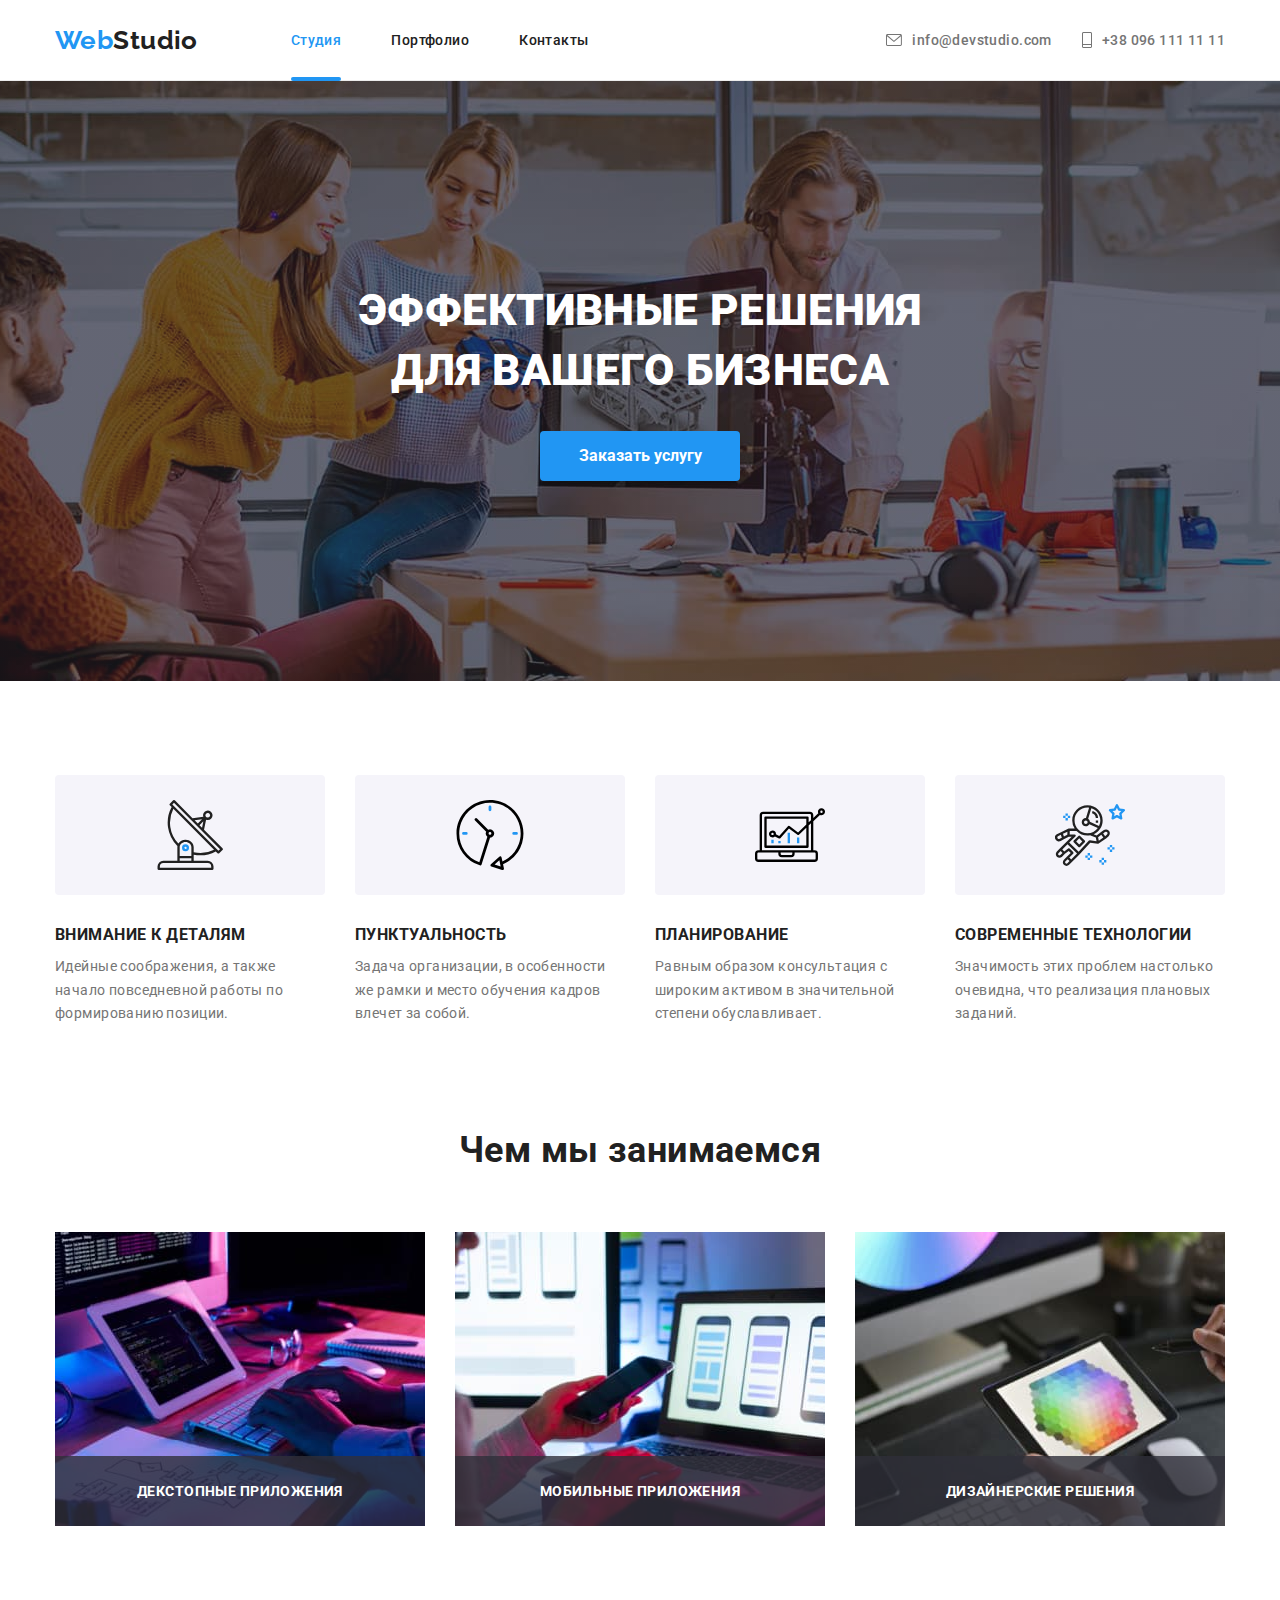
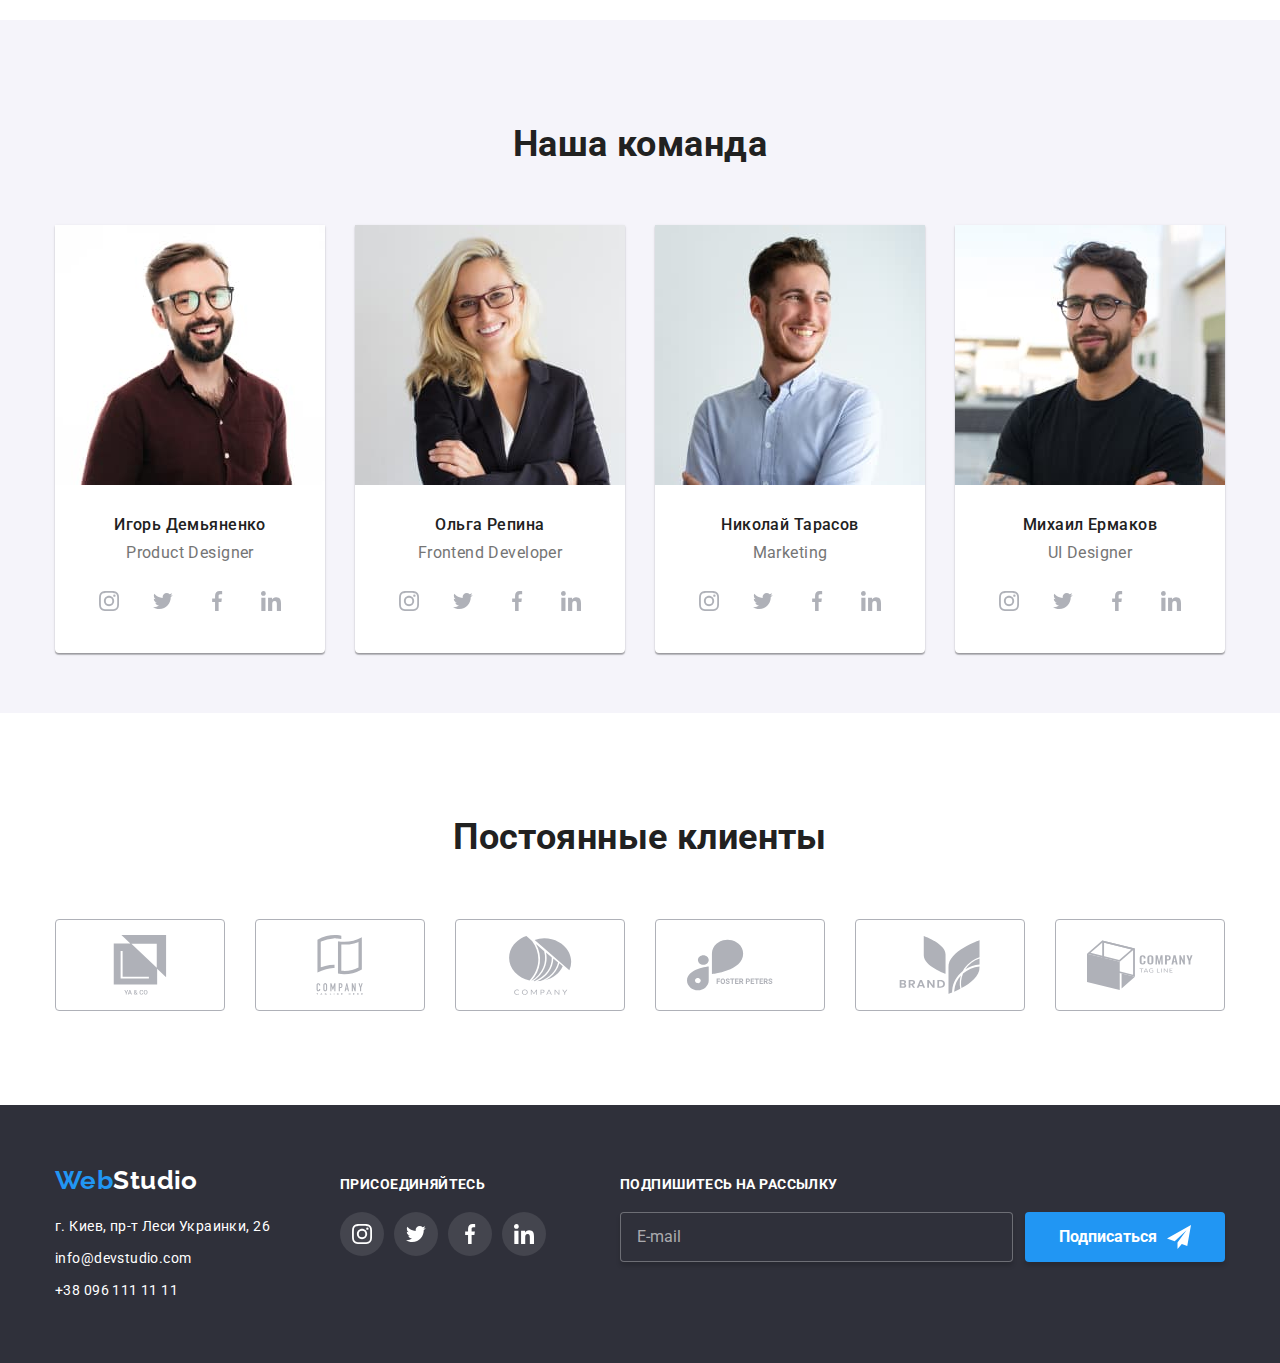
==== commit faf7912e: "исправленная дз-8" ====
--- a/index.html
+++ b/index.html
@@ -16,61 +16,72 @@
     <title>Document</title>
   </head>
   <body>
-  <header class="header">
-    <div class="container header__container">
-      <nav class="site-nav">
-        <a href="./index.html" lang="en" class="logo header__logo"><span class="logo__accent">Web</span>Studio</a>
-        <button type="button" class="header__btn btn" aria-expanded="false" aria-controls="site-nav__menu"
-          data-menu-button>
-          <svg class="burger" aria-label="Переключатель мобильного меню">
-            <use class="btn__icon-menu" href="./images/icons.svg#icon-menu"></use>
-            <use class="btn__icon-cross" href="./images/icons.svg#icon-cross"></use>
-          </svg>
-        </button>
-  
-        <div class="site-nav__menu" id="site-nav__menu" data-menu>
-  
-          <ul class="header__nav nav">
-            <li class="nav__item">
-              <a href="./index.html" class="nav__link link nav__link--active">Студия</a>
-            </li>
-            <li class="nav__item"><a href="./portfolio.html" class="nav__link">Портфолио</a></li>
-            <li class="nav__item"><a href="" class="nav__link">Контакты</a></li>
-          </ul>
-          <ul class="header__connection connection">
-            <li class="connection__item">
-              <a href="mailto:info@devstudio.com" class="connection__link connection__link--envelope">
-                <svg class="connection__icon icon-envelope">
-                  <use href="./images/icons.svg#icon-envelope"></use>
-                </svg>
-                info@devstudio.com</a>
-            </li>
-            <li class="connection__item ">
-              <a href="tel:+380961111111" class="connection__link connection__link--phone">
-                <svg class="connection__icon icon-phone">
-                  <use href="./images/icons.svg#icon-phone"></use>
-                </svg>
-                +38 096 111 11 11</a>
-            </li>
-          </ul>
-          <ul class="header-social">
-            <li class="header-social__item">
-              <a href="" class="header-social__link">Instagram</a>
-            </li>
-            <li class="header-social__item">
-              <a href="" class="header-social__link">Twitter</a>
-            </li>
-            <li class="header-social__item">
-              <a href="" class="header-social__link">Facebook</a>
-            </li>
-            <li class="header-social__item">
-              <a href="" class="header-social__link">LinkedIn</a>
-            </li>
-          </ul>
-        </div>
-      </nav>
-    </div>
-  </header>
+    <header class="header">
+      <div class="container header__container">
+        <nav class="site-nav">
+          <a href="./index.html" lang="en" class="logo header__logo"
+            ><span class="logo__accent">Web</span>Studio</a
+          >
+          <button
+            type="button"
+            class="header__btn btn"
+            aria-expanded="false"
+            aria-controls="site-nav__menu"
+            data-menu-button
+          >
+            <svg class="burger" aria-label="Переключатель мобильного меню">
+              <use class="btn__icon-menu" href="./images/icons.svg#icon-menu"></use>
+              <use class="btn__icon-cross" href="./images/icons.svg#icon-cross"></use>
+            </svg>
+          </button>
+
+          <div class="site-nav__menu" id="site-nav__menu" data-menu>
+            <ul class="header__nav nav">
+              <li class="nav__item">
+                <a href="./index.html" class="nav__link link nav__link--active">Студия</a>
+              </li>
+              <li class="nav__item"><a href="./portfolio.html" class="nav__link">Портфолио</a></li>
+              <li class="nav__item"><a href="" class="nav__link">Контакты</a></li>
+            </ul>
+            <ul class="header__connection connection">
+              <li class="connection__item">
+                <a
+                  href="mailto:info@devstudio.com"
+                  class="connection__link connection__link--envelope"
+                >
+                  <svg class="connection__icon icon-envelope">
+                    <use href="./images/icons.svg#icon-envelope"></use>
+                  </svg>
+                  info@devstudio.com</a
+                >
+              </li>
+              <li class="connection__item">
+                <a href="tel:+380961111111" class="connection__link connection__link--phone">
+                  <svg class="connection__icon icon-phone">
+                    <use href="./images/icons.svg#icon-phone"></use>
+                  </svg>
+                  +38 096 111 11 11</a
+                >
+              </li>
+            </ul>
+            <ul class="header-social">
+              <li class="header-social__item">
+                <a href="" class="header-social__link">Instagram</a>
+              </li>
+              <li class="header-social__item">
+                <a href="" class="header-social__link">Twitter</a>
+              </li>
+              <li class="header-social__item">
+                <a href="" class="header-social__link">Facebook</a>
+              </li>
+              <li class="header-social__item">
+                <a href="" class="header-social__link">LinkedIn</a>
+              </li>
+            </ul>
+          </div>
+        </nav>
+      </div>
+    </header>
     <main>
       <section class="hero">
         <div class="container">
@@ -134,43 +145,45 @@
             <li class="activities__item box__item">
               <div class="activities__thumb">
                 <picture>
-                <source 
-                srcset="
-                ./images/studio/work-1-dextop-370.jpg 1x, 
-                ./images/studio/work-1-dextop-740.jpg 2x"
-                media="(min-width: 1200px)"
-                />
-                <img src="./images/studio/work-1-dextop-370.jpg" alt="Декстопное приложение"/> 
-              </picture>
+                  <source
+                    srcset="
+                      ./images/studio/work-1-dextop-370.jpg 1x,
+                      ./images/studio/work-1-dextop-740.jpg 2x
+                    "
+                    media="(min-width: 1200px)"
+                  />
+                  <img src="./images/studio/work-1-dextop-370.jpg" alt="Декстопное приложение" />
+                </picture>
                 <p class="activities__description">декстопные приложения</p>
-              </div>
-            </li>
-            <li class="activities__item box__item">
-              <div class="activities__thumb">
-                 <picture>
-                <source 
-                srcset="
-                ./images/studio/work-2-dextop-370.jpg 1x, 
-                ./images/studio/work-2-dextop-740.jpg 2x"
-                media="(min-width: 1200px)"
-                />
-                <img src="./images/studio/work-2-dextop-370.jpg" alt="Мобильное приложение"/> 
-              </picture>
-                <p class="activities__description">мобильные приложения</p>
               </div>
             </li>
             <li class="activities__item box__item">
               <div class="activities__thumb">
                 <picture>
-                <source 
-                srcset="
-                ./images/studio/work-3-dextop-370.jpg 1x, 
-                ./images/studio/work-3-dextop-740.jpg 2x"
-                media="(min-width: 1200px)"
-                />
-                <img src="./images/studio/work-3-dextop-370.jpg" alt="Планшет веб-дизайнера"/> 
-                 
-              </picture>
+                  <source
+                    srcset="
+                      ./images/studio/work-2-dextop-370.jpg 1x,
+                      ./images/studio/work-2-dextop-740.jpg 2x
+                    "
+                    media="(min-width: 1200px)"
+                  />
+                  <img src="./images/studio/work-2-dextop-370.jpg" alt="Мобильное приложение" />
+                </picture>
+                <p class="activities__description">мобильные приложения</p>
+              </div>
+            </li>
+            <li class="activities__item box__item">
+              <div class="activities__thumb">
+                <picture>
+                  <source
+                    srcset="
+                      ./images/studio/work-3-dextop-370.jpg 1x,
+                      ./images/studio/work-3-dextop-740.jpg 2x
+                    "
+                    media="(min-width: 1200px)"
+                  />
+                  <img src="./images/studio/work-3-dextop-370.jpg" alt="Планшет веб-дизайнера" />
+                </picture>
                 <p class="activities__description">дизайнерские решения</p>
               </div>
             </li>
@@ -180,26 +193,31 @@
       <section class="section section__team">
         <div class="container">
           <h2 class="section__title">Наша команда</h2>
-          <ul class="team ">
-            <li class="team__item ">
+          <ul class="team">
+            <li class="team__item">
               <picture>
-                <source 
-                srcset="
-                ./images/studio/team-1-dextop-270.jpg 1x, 
-                ./images/studio/team-1-dextop-540.jpg 2x"
-                media="(min-width: 1200px)"
-                />
-                <source srcset="
-                ../images/studio/team-1-tablet-354.jpg 1x, 
-                ./images/studio/team-1-tablet-708.jpg 2x"
-                media="(min-width: 768px)"/>
-               <source 
-                srcset="
-                ./images/studio/team-1-mobile-450.jpg 1x, 
-                ./images/studio/team-1-mobile-900.jpg 2x"
-                media="(min-width: 320px) "/>
-                <img src="./images/studio/team-1-dextop-270.jpg" alt="Фотография сотрудника"/> 
-                 
+                <source
+                  srcset="
+                    ./images/studio/team-1-dextop-270.jpg 1x,
+                    ./images/studio/team-1-dextop-540.jpg 2x
+                  "
+                  media="(min-width: 1200px)"
+                />
+                <source
+                  srcset="
+                    ./images/studio/team-1-tablet-354.jpg 1x,
+                    ./images/studio/team-1-tablet-708.jpg  2x
+                  "
+                  media="(min-width: 768px)"
+                />
+                <source
+                  srcset="
+                    ./images/studio/team-1-mobile-450.jpg 1x,
+                    ./images/studio/team-1-mobile-900.jpg 2x
+                  "
+                  media="(min-width: 320px) "
+                />
+                <img src="./images/studio/team-1-dextop-270.jpg" alt="Фотография сотрудника" />
               </picture>
               <div class="team__content">
                 <h3 class="team__title">Игорь Демьяненко</h3>
@@ -236,19 +254,30 @@
                 </ul>
               </div>
             </li>
-            <li class="team__item ">
+            <li class="team__item">
               <picture>
-                <source srcset="
-                              ./images/studio/team-2-dextop-270.jpg 1x, 
-                              ./images/studio/team-2-dextop-540.jpg 2x" media="(min-width: 1200px)" />
-                <source srcset="
-                              ../images/studio/team-2-tablet-354.jpg 1x, 
-                              ./images/studio/team-2-tablet-708.jpg 2x" media="(min-width: 768px)" />
-                <source srcset="
-                              ./images/studio/team-2-mobile-450.jpg 1x, 
-                              ./images/studio/team-2-mobile-900.jpg 2x" media="(min-width: 320px) " />
+                <source
+                  srcset="
+                    ./images/studio/team-2-dextop-270.jpg 1x,
+                    ./images/studio/team-2-dextop-540.jpg 2x
+                  "
+                  media="(min-width: 1200px)"
+                />
+                <source
+                  srcset="
+                    ./images/studio/team-2-tablet-354.jpg 1x,
+                    ./images/studio/team-2-tablet-708.jpg  2x
+                  "
+                  media="(min-width: 768px)"
+                />
+                <source
+                  srcset="
+                    ./images/studio/team-2-mobile-450.jpg 1x,
+                    ./images/studio/team-2-mobile-900.jpg 2x
+                  "
+                  media="(min-width: 320px) "
+                />
                 <img src="./images/studio/team-2-dextop-270.jpg" alt="Фотография сотрудника" />
-              
               </picture>
               <div class="team__content">
                 <h3 class="team__title">Ольга Репина</h3>
@@ -285,21 +314,32 @@
                 </ul>
               </div>
             </li>
-            <li class="team__item ">
+            <li class="team__item">
               <picture>
-                <source srcset="
-                              ./images/studio/team-3-dextop-270.jpg 1x, 
-                              ./images/studio/team-3-dextop-540.jpg 2x" media="(min-width: 1200px)" />
-                <source srcset="
-                              ../images/studio/team-3-tablet-354.jpg 1x, 
-                              ./images/studio/team-3-tablet-708.jpg 2x" media="(min-width: 768px)" />
-                <source srcset="
-                              ./images/studio/team-3-mobile-450.jpg 1x, 
-                              ./images/studio/team-3-mobile-900.jpg 2x" media="(min-width: 320px) " />
+                <source
+                  srcset="
+                    ./images/studio/team-3-dextop-270.jpg 1x,
+                    ./images/studio/team-3-dextop-540.jpg 2x
+                  "
+                  media="(min-width: 1200px)"
+                />
+                <source
+                  srcset="
+                    ./images/studio/team-3-tablet-354.jpg 1x,
+                    ./images/studio/team-3-tablet-708.jpg  2x
+                  "
+                  media="(min-width: 768px)"
+                />
+                <source
+                  srcset="
+                    ./images/studio/team-3-mobile-450.jpg 1x,
+                    ./images/studio/team-3-mobile-900.jpg 2x
+                  "
+                  media="(min-width: 320px) "
+                />
                 <img src="./images/studio/team-3-dextop-270.jpg" alt="Фотография сотрудника" />
-              
               </picture>
-                <div class="team__content">
+              <div class="team__content">
                 <h3 class="team__title">Николай Тарасов</h3>
                 <p lang="en" class="team__description">Marketing</p>
                 <ul class="social">
@@ -334,19 +374,30 @@
                 </ul>
               </div>
             </li>
-            <li class="team__item ">
+            <li class="team__item">
               <picture>
-                <source srcset="
-                              ./images/studio/team-4-dextop-270.jpg 1x, 
-                              ./images/studio/team-4-dextop-540.jpg 2x" media="(min-width: 1200px)" />
-                <source srcset="
-                              ../images/studio/team-4-tablet-354.jpg 1x, 
-                              ./images/studio/team-4-tablet-708.jpg 2x" media="(min-width: 768px)" />
-                <source srcset="
-                              ./images/studio/team-4-mobile-450.jpg 1x, 
-                              ./images/studio/team-4-mobile-900.jpg 2x" media="(min-width: 320px) " />
+                <source
+                  srcset="
+                    ./images/studio/team-4-dextop-270.jpg 1x,
+                    ./images/studio/team-4-dextop-540.jpg 2x
+                  "
+                  media="(min-width: 1200px)"
+                />
+                <source
+                  srcset="
+                    ./images/studio/team-4-tablet-354.jpg 1x,
+                    ./images/studio/team-4-tablet-708.jpg  2x
+                  "
+                  media="(min-width: 768px)"
+                />
+                <source
+                  srcset="
+                    ./images/studio/team-4-mobile-450.jpg 1x,
+                    ./images/studio/team-4-mobile-900.jpg 2x
+                  "
+                  media="(min-width: 320px) "
+                />
                 <img src="./images/studio/team-4-dextop-270.jpg" alt="Фотография сотрудника" />
-              
               </picture>
               <div class="team__content">
                 <h3 class="team__title">Михаил Ермаков</h3>
--- a/css/main.min.css
+++ b/css/main.min.css
@@ -1 +1 @@
-.element-hidden{position:absolute;white-space:nowrap;width:1px;height:1px;overflow:hidden;border:0;padding:0;clip:rect(0 0 0 0);-webkit-clip-path:inset(50%);clip-path:inset(50%);margin:-1px}h1,h2,h3,h4,h5,h6{margin:0;color:#212121}p{margin:0}img{display:block;max-width:100%;height:auto}address{font-style:normal}ul{list-style:none;padding:0;margin:0}.address__link,.connection__link,.header-social__link,.logo{text-decoration:none;color:inherit}.address__link:hover,.address__link:focus,.connection__link:hover,.connection__link:focus{color:#2196f3}.address__list,.clients,.social,.team,.activities,.benefits{list-style:none;padding:0;margin:0}.client__link,.social__link,.social,.activities__description,.benefits__icon,.button{display:-webkit-box;display:-ms-flexbox;display:flex;-webkit-box-align:center;-ms-flex-align:center;align-items:center;-webkit-box-pack:center;-ms-flex-pack:center;justify-content:center}.button{margin-right:auto;margin-left:auto;min-width:200px;height:50px;padding:10px;border:1px solid transparent;border-radius:4px;-webkit-box-shadow:0px 4px 4px rgba(0,0,0,.15);box-shadow:0px 4px 4px rgba(0,0,0,.15);font-size:16px;font-weight:700;line-height:1.88;color:#fff;background-color:#2196f3;cursor:pointer}.section{padding-top:60px;padding-bottom:60px}@media screen and (min-width: 1200px){.section{padding-top:94px;padding-bottom:94px}}@media screen and (min-width: 1200px){.section__activities{padding-top:0}}.section__title{margin-bottom:30px;font-weight:700;font-size:28px;text-align:center}@media screen and (min-width: 1200px){.section__title{margin-bottom:50px;font-size:36px}}.container{width:100%;margin-left:auto;margin-right:auto;padding-left:15px;padding-right:15px}@media screen and (min-width: 480px){.container{width:480px}}@media screen and (min-width: 768px){.container{width:768px}}@media screen and (min-width: 1200px){.container{width:1200px}}body{color:#757575;font-family:"Roboto",sans-serif;font-size:14px;font-weight:400;line-height:1.71;letter-spacing:.03em;background-color:#fff}body.modal-open{overflow:hidden}body.menu-open{overflow:hidden}.header{border-bottom:1px solid #ececec;background-color:#fff}.logo{display:block;color:#212121;font-family:"Raleway",sans-serif;font-weight:700;font-size:24px;line-height:1.17}.btn.is-open .logo{display:none}@media screen and (max-width: 767px){.logo{padding-top:15px;padding-bottom:15px}}@media screen and (min-width: 1200px){.logo{font-size:26px}}@media screen and (min-width: 1200px){.header__logo{padding-top:25px;padding-bottom:25px}}.logo__accent{color:#2196f3}.btn{display:-webkit-box;display:-ms-flexbox;display:flex;padding:0;border:none;background-color:transparent;margin-left:auto;display:none}@media screen and (max-width: 767px){.btn{display:block}.btn.is-open{position:fixed;top:10px;right:15px;z-index:6}}.burger{width:40px;height:40px;-webkit-transition:fill 250ms cubic-bezier(0.4, 0, 0.2, 1);transition:fill 250ms cubic-bezier(0.4, 0, 0.2, 1)}.btn:focus .burger{fill:#2196f3}.btn__icon-cross{display:none}.btn.is-open .btn__icon-cross{display:block}.btn.is-open .btn__icon-menu{display:none}.site-nav{display:-webkit-box;display:-ms-flexbox;display:flex;-webkit-box-align:center;-ms-flex-align:center;align-items:center}@media screen and (max-width: 767px){.site-nav{min-height:60px;overflow-y:scroll}}@media screen and (min-width: 768px){.site-nav{min-height:80px}}.site-nav__menu{line-height:1.17;font-weight:500;background-color:#fff}@media screen and (max-width: 767px){.site-nav__menu{display:none;position:fixed;top:0;left:0;width:100%;height:100%;padding:40px 48px;z-index:5}.site-nav__menu.is-open{display:-webkit-box;display:-ms-flexbox;display:flex;-webkit-box-orient:vertical;-webkit-box-direction:normal;-ms-flex-direction:column;flex-direction:column;-webkit-box-flex:1;-ms-flex-positive:1;flex-grow:1}}@media screen and (min-width: 768px){.site-nav__menu{display:-webkit-box;display:-ms-flexbox;display:flex;-webkit-box-align:center;-ms-flex-align:center;align-items:center;-webkit-box-flex:1;-ms-flex-positive:1;flex-grow:1;-webkit-box-pack:justify;-ms-flex-pack:justify;justify-content:space-between;margin-left:88px}}@media screen and (min-width: 1200px){.site-nav__menu{margin-left:93px}}.header-social{display:-webkit-box;display:-ms-flexbox;display:flex;-ms-flex-wrap:wrap;flex-wrap:wrap;-webkit-box-align:center;-ms-flex-align:center;align-items:center;-webkit-box-pack:start;-ms-flex-pack:start;justify-content:start;margin-top:64px;color:#2196f3;font-size:18px;line-height:1.22}@media screen and (min-width: 768px){.header-social{display:none}}.header-social__item{position:relative}.header-social__item:not(:last-child){border-right:1px solid rgba(33,33,33,.2)}.header-social__link{padding-right:10px;padding-left:10px}@media screen and (max-width: 767px){.nav{margin-bottom:auto}}@media screen and (min-width: 768px){.nav{display:-webkit-box;display:-ms-flexbox;display:flex;-webkit-box-flex:1;-ms-flex-positive:1;flex-grow:1}}@media screen and (max-width: 767px){.nav__item:not(:last-child){margin-bottom:32px}}@media screen and (min-width: 768px){.nav__item:not(:last-child){margin-right:50px}}.nav__link{text-decoration:none;color:#212121}@media screen and (max-width: 767px){.nav__link{font-size:40px}}@media screen and (min-width: 768px){.nav__link{padding-top:32px;padding-bottom:32px;display:block;color:#212121;-webkit-transition:color 250ms cubic-bezier(0.4, 0, 0.2, 1);transition:color 250ms cubic-bezier(0.4, 0, 0.2, 1)}.nav__link:hover,.nav__link:focus{color:#2196f3}}@media screen and (max-width: 767px){.nav__link--active{color:#2196f3}}@media screen and (min-width: 768px){.nav__link--active{position:relative}}@media screen and (min-width: 768px){.nav__link--active::after{position:absolute;left:0;top:calc(100% - 3px);content:"";display:block;width:100%;height:4px;background-color:#2196f3;border-radius:2px}}@media screen and (max-width: 767px){.connection{display:-webkit-box;display:-ms-flexbox;display:flex;-webkit-box-orient:vertical;-webkit-box-direction:reverse;-ms-flex-direction:column-reverse;flex-direction:column-reverse}}@media screen and (min-width: 768px){.connection{display:-webkit-box;display:-ms-flexbox;display:flex;-webkit-box-orient:vertical;-webkit-box-direction:normal;-ms-flex-direction:column;flex-direction:column}}@media screen and (min-width: 1200px){.connection{-webkit-box-orient:horizontal;-webkit-box-direction:normal;-ms-flex-direction:row;flex-direction:row}}@media screen and (min-width: 768px)and (max-width: 1199px){.connection__item:not(:last-child){margin-bottom:10px}}@media screen and (min-width: 1200px){.connection__item:not(:last-child){margin-right:30px}}.connection__link{color:#757575;-webkit-transition:color 250ms cubic-bezier(0.4, 0, 0.2, 1);transition:color 250ms cubic-bezier(0.4, 0, 0.2, 1)}@media screen and (min-width: 768px){.connection__link{display:-webkit-box;display:-ms-flexbox;display:flex;-webkit-box-align:center;-ms-flex-align:center;align-items:center}}@media screen and (min-width: 480px)and (max-width: 1199px){.connection__link{font-size:12px}}@media screen and (max-width: 767px){.connection__link--envelope{font-size:24px;display:inline-block;margin-top:32px}}@media screen and (max-width: 767px){.connection__link--phone{font-size:34px;color:#2196f3}}@media screen and (max-width: 479px){.connection__link--phone{font-size:24px}}.connection__icon{fill:currentColor}@media screen and (max-width: 767px){.connection__icon{display:none}}@media screen and (min-width: 768px){.connection__icon{margin-right:8px}}@media screen and (min-width: 1200px){.connection__icon{margin-right:10px}}@media screen and (min-width: 768px){.icon-envelope{width:14px;height:10px}}@media screen and (min-width: 1200px){.icon-envelope{width:16px;height:12px}}@media screen and (min-width: 768px){.icon-phone{width:10px;height:14px}}@media screen and (min-width: 1200px){.icon-phone{width:10px;height:16px}}.hero{text-align:center;background-color:#c4c4c4;background-image:-webkit-gradient(linear, left top, right top, from(rgba(47, 48, 58, 0.4)), to(rgba(47, 48, 58, 0.4))),url(../images/studio/hero-480.jpg);background-image:linear-gradient(to right, rgba(47, 48, 58, 0.4), rgba(47, 48, 58, 0.4)),url(../images/studio/hero-480.jpg);background-repeat:no-repeat;background-position:center;background-size:cover;height:400px;max-width:100%;padding-top:118px;padding-bottom:118px}@media screen and (min-width: 768px){.hero{background-image:-webkit-gradient(linear, left top, right top, from(rgba(47, 48, 58, 0.4)), to(rgba(47, 48, 58, 0.4))),url(../images/studio/hero-768.jpg);background-image:linear-gradient(to right, rgba(47, 48, 58, 0.4), rgba(47, 48, 58, 0.4)),url(../images/studio/hero-768.jpg)}}@media screen and (min-width: 1200px){.hero{background-image:-webkit-gradient(linear, left top, right top, from(rgba(47, 48, 58, 0.4)), to(rgba(47, 48, 58, 0.4))),url(../images/studio/hero-1600.jpg);background-image:linear-gradient(to right, rgba(47, 48, 58, 0.4), rgba(47, 48, 58, 0.4)),url(../images/studio/hero-1600.jpg)}}@media screen and (min-width: 1200px){.hero{padding-top:200px;padding-bottom:200px;max-width:1600px;height:600px}}@media(min-device-pixel-ratio: 2),(-webkit-min-device-pixel-ratio: 2),(min-resolution: 192dpi),(min-resolution: 2dppx){.hero{background-image:-webkit-gradient(linear, left top, right top, from(rgba(47, 48, 58, 0.4)), to(rgba(47, 48, 58, 0.4))),url(../images/studio/hero-960.jpg);background-image:linear-gradient(to right, rgba(47, 48, 58, 0.4), rgba(47, 48, 58, 0.4)),url(../images/studio/hero-960.jpg)}}@media screen and (min-device-pixel-ratio: 2)and (min-width: 768px),screen and (-webkit-min-device-pixel-ratio: 2)and (min-width: 768px),screen and (min-resolution: 192dpi)and (min-width: 768px),screen and (min-resolution: 2dppx)and (min-width: 768px){.hero{background-image:-webkit-gradient(linear, left top, right top, from(rgba(47, 48, 58, 0.4)), to(rgba(47, 48, 58, 0.4))),url(../images/studio/hero-1536.jpg);background-image:linear-gradient(to right, rgba(47, 48, 58, 0.4), rgba(47, 48, 58, 0.4)),url(../images/studio/hero-1536.jpg)}}@media screen and (min-device-pixel-ratio: 2)and (min-width: 1200px),screen and (-webkit-min-device-pixel-ratio: 2)and (min-width: 1200px),screen and (min-resolution: 192dpi)and (min-width: 1200px),screen and (min-resolution: 2dppx)and (min-width: 1200px){.hero{background-image:-webkit-gradient(linear, left top, right top, from(rgba(47, 48, 58, 0.4)), to(rgba(47, 48, 58, 0.4))),url(../images/studio/hero-3200.jpg);background-image:linear-gradient(to right, rgba(47, 48, 58, 0.4), rgba(47, 48, 58, 0.4)),url(../images/studio/hero-3200.jpg)}}.hero__title{margin-bottom:30px;color:#fff;font-weight:900;font-size:26px;line-height:1.61;text-transform:uppercase}@media screen and (min-width: 1200px){.hero__title{font-size:44px;line-height:1.36}}@media screen and (max-width: 767px){.benefits{display:block}}@media screen and (min-width: 768px){.benefits{display:-webkit-box;display:-ms-flexbox;display:flex;-ms-flex-wrap:wrap;flex-wrap:wrap;margin-left:-30px;margin-top:-30px}}@media screen and (min-width: 768px){.benefits__item{-ms-flex-preferred-size:calc(50% - 30px);flex-basis:calc(50% - 30px);margin-left:30px;margin-top:30px}}@media screen and (min-width: 1200px){.benefits__item{-ms-flex-preferred-size:calc(25% - 30px);flex-basis:calc(25% - 30px)}}.benefits__title{margin-bottom:10px;text-transform:uppercase;font-weight:700;line-height:1.17;letter-spacing:.03em}@media screen and (max-width: 767px){.benefits__title{text-align:center}}@media screen and (max-width: 767px){.benefits__item:not(:last-child){margin-bottom:30px}}.benefits__icon{margin-bottom:30px;width:100%;height:120px;border-radius:4px;background-color:#f5f4fa}.benefits__img{width:70px;height:70px}@media screen and (max-width: 1199px){.section__activities{display:none}}.activities{display:-webkit-box;display:-ms-flexbox;display:flex;-ms-flex-wrap:wrap;flex-wrap:wrap;margin-left:-30px;margin-top:-30px}.activities__item{-ms-flex-preferred-size:calc(33.3333333333% - 30px);flex-basis:calc(33.3333333333% - 30px);margin-left:30px;margin-top:30px}.activities__thumb{position:relative}.activities__description{position:absolute;left:0;bottom:0;width:100%;padding-top:27px;padding-bottom:27px;font-weight:700;line-height:1.17;color:#fff;text-transform:uppercase;background-color:rgba(47,48,58,.8)}.section__team{padding-bottom:60px;background-color:#f5f4fa}@media screen and (max-width: 767px){.team{display:block}}@media screen and (min-width: 768px){.team{display:-webkit-box;display:-ms-flexbox;display:flex;-ms-flex-wrap:wrap;flex-wrap:wrap;margin-left:-30px;margin-top:-30px}}.team__item{background-color:#fff;-webkit-box-shadow:0px 1px 3px rgba(0,0,0,.12),0px 1px 1px rgba(0,0,0,.14),0px 2px 1px rgba(0,0,0,.2);box-shadow:0px 1px 3px rgba(0,0,0,.12),0px 1px 1px rgba(0,0,0,.14),0px 2px 1px rgba(0,0,0,.2);border-radius:0px 0px 4px 4px}@media screen and (max-width: 767px){.team__item:not(:last-child){margin-bottom:30px}}@media screen and (min-width: 768px){.team__item{-ms-flex-preferred-size:calc(50% - 30px);flex-basis:calc(50% - 30px);margin-left:30px;margin-top:30px}}@media screen and (min-width: 1200px){.team__item{-ms-flex-preferred-size:calc(25% - 30px);flex-basis:calc(25% - 30px)}}.team__title{margin-bottom:10px;font-weight:500;font-size:16px;line-height:1.19}.team__description{font-size:16px;line-height:1.17;margin-bottom:16px}.team__content{padding-top:30px;padding-bottom:24px;text-align:center}@media screen and (min-width: 1200px){.team__content{padding-bottom:30px}}.social__item:not(:last-child){margin-right:10px}.social__link{border:1px solid transparent;border-radius:50%;-webkit-box-align:center;-ms-flex-align:center;align-items:center;width:44px;height:44px;color:#afb1b8;-webkit-transition:background-color 250ms cubic-bezier(0.4, 0, 0.2, 1),fill 250ms cubic-bezier(0.4, 0, 0.2, 1);transition:background-color 250ms cubic-bezier(0.4, 0, 0.2, 1),fill 250ms cubic-bezier(0.4, 0, 0.2, 1)}.social__link:hover,.social__link:focus{background-color:#2196f3;fill:#fff}.social__icon{width:20px;height:20px;fill:currentColor;-webkit-transition:fill 250ms cubic-bezier(0.4, 0, 0.2, 1);transition:fill 250ms cubic-bezier(0.4, 0, 0.2, 1)}.social__link:hover .social__icon,.social__link:focus .social__icon{fill:#fff}.social__icon--footer{fill:#fff}@media screen and (max-width: 1199px){.footer__social{margin-bottom:60px}}@media screen and (min-width: 1200px){.footer__social{margin-right:93px}}.social__link--footer{background-color:rgba(255,255,255,.1)}@media screen and (min-width: 320px){.clients{display:-webkit-box;display:-ms-flexbox;display:flex;-ms-flex-wrap:wrap;flex-wrap:wrap;margin-left:-30px;margin-top:-30px}}@media screen and (max-width: 319px){.clients__item:not(:last-child){margin-bottom:15px}}@media screen and (min-width: 320px){.clients__item{-ms-flex-preferred-size:calc(50% - 30px);flex-basis:calc(50% - 30px);margin-left:30px;margin-top:30px}}@media screen and (min-width: 768px){.clients__item{-ms-flex-preferred-size:calc(33.3333333333% - 30px);flex-basis:calc(33.3333333333% - 30px)}}@media screen and (min-width: 1200px){.clients__item{-ms-flex-preferred-size:calc(16.6666666667% - 30px);flex-basis:calc(16.6666666667% - 30px)}}.client__link{padding-top:10px;padding-bottom:10px;border:1px solid #afb1b8;border-radius:4px;color:#afb1b8;-webkit-transition:border 250ms cubic-bezier(0.4, 0, 0.2, 1),color 250ms cubic-bezier(0.4, 0, 0.2, 1);transition:border 250ms cubic-bezier(0.4, 0, 0.2, 1),color 250ms cubic-bezier(0.4, 0, 0.2, 1)}@media screen and (min-width: 480px){.client__link{padding:15px 51px}}@media screen and (min-width: 768px){.client__link{padding:15px 59px}}@media screen and (min-width: 1200px){.client__link{padding:15px 31px}}.client__link:hover,.client__link:focus{border:1px solid #2196f3;color:#2196f3}.client__icon{max-width:106px;max-height:60px;fill:currentColor;-webkit-transition:fill 250ms cubic-bezier(0.4, 0, 0.2, 1);transition:fill 250ms cubic-bezier(0.4, 0, 0.2, 1)}.client__link:hover .client__icon,.client__link:focus .client__icon{fill:currentColor}.footer{background-color:#2f303a;padding:60px 0;color:#fff}@media screen and (max-width: 1199px){.footer{text-align:center}}@media screen and (min-width: 1200px){.footer__container{display:-webkit-box;display:-ms-flexbox;display:flex;-webkit-box-align:baseline;-ms-flex-align:baseline;align-items:baseline}}@media screen and (min-width: 768px){.footer__container--tablet{display:-webkit-box;display:-ms-flexbox;display:flex;-webkit-box-align:baseline;-ms-flex-align:baseline;align-items:baseline;-webkit-box-pack:justify;-ms-flex-pack:justify;justify-content:space-between}}@media screen and (min-width: 768px)and (max-width: 1199px){.footer__container--tablet{margin-bottom:60px}}@media screen and (min-width: 768px)and (max-width: 1199px){.footer__address{margin-left:61px}}.footer__logo{color:#fff;margin-bottom:20px}@media screen and (max-width: 767px){.address__list{margin-bottom:60px}}@media screen and (min-width: 1200px){.address__list{margin-right:70px}}.address__item:not(:last-child){margin-bottom:8px}.address__link{-webkit-transition:color 250ms cubic-bezier(0.4, 0, 0.2, 1);transition:color 250ms cubic-bezier(0.4, 0, 0.2, 1)}@media screen and (min-width: 768px){.footer__social{margin-right:74px}}.footer__text{margin-bottom:20px;color:#fff;font-weight:700;line-height:1.17;text-transform:uppercase}@media screen and (min-width: 1200px){.footer__subscribe{-webkit-box-flex:1;-ms-flex-positive:1;flex-grow:1}}@media screen and (min-width: 1200px){.subscribe{display:-webkit-box;display:-ms-flexbox;display:flex;-webkit-box-align:stretch;-ms-flex-align:stretch;align-items:stretch;-webkit-box-flex:1;-ms-flex-positive:1;flex-grow:1}}.subscribe__field{width:100%;height:50px;padding-left:16px;outline:none;color:#fff;background-color:#2f303a;border:1px solid rgba(255,255,255,.3);border-radius:4px;-webkit-box-shadow:0px 4px 4px rgba(0,0,0,.15);box-shadow:0px 4px 4px rgba(0,0,0,.15)}@media screen and (min-width: 768px){.subscribe__field{display:-webkit-box;display:-ms-flexbox;display:flex;margin-right:auto;margin-left:auto}}@media screen and (max-width: 1199px){.subscribe__field{margin-bottom:20px;max-width:450px}}@media screen and (min-width: 1200px){.subscribe__field{-webkit-box-flex:1;-ms-flex-positive:1;flex-grow:1}}.subscribe__field::-webkit-input-placeholder{font-size:16px;line-height:1.25;color:rgba(255,255,255,.6)}.subscribe__field::-moz-placeholder{font-size:16px;line-height:1.25;color:rgba(255,255,255,.6)}.subscribe__field:-ms-input-placeholder{font-size:16px;line-height:1.25;color:rgba(255,255,255,.6)}.subscribe__field::-ms-input-placeholder{font-size:16px;line-height:1.25;color:rgba(255,255,255,.6)}.subscribe__field::placeholder{font-size:16px;line-height:1.25;color:rgba(255,255,255,.6)}@media screen and (min-width: 1200px){.subscribe__button{margin-left:12px}}.subscribe__icon{width:24px;height:24px;margin-left:10px;fill:#fff}.backdrop{position:fixed;top:0;left:0;width:100%;height:100%;background-color:rgba(0,0,0,.2);-webkit-transition:opacity 250ms cubic-bezier(0.4, 0, 0.2, 1);transition:opacity 250ms cubic-bezier(0.4, 0, 0.2, 1);padding:93px 15px;overflow-y:scroll}.is-hidden{opacity:0;visibility:hidden;pointer-events:none}.is-hidden .modal{-webkit-transform:translate(-50%, -50%) scale(0.8, 1);transform:translate(-50%, -50%) scale(0.8, 1)}.modal{position:relative;padding:40px;background-color:#fff;border:1px solid #fff;border-radius:4px;-webkit-box-shadow:0px 2px 1px 0px rgba(0,0,0,.2),0px 1px 1px 0px rgba(0,0,0,.14),0px 1px 3px 0px rgba(0,0,0,.12);box-shadow:0px 2px 1px 0px rgba(0,0,0,.2),0px 1px 1px 0px rgba(0,0,0,.14),0px 1px 3px 0px rgba(0,0,0,.12)}@media screen and (min-width: 480px){.modal{position:absolute;left:50%;top:50%;width:100%;-webkit-transform:translate(-50%, -50%) scale(1, 0.9);transform:translate(-50%, -50%) scale(1, 0.9);max-width:450px;min-height:609px}}@media screen and (min-width: 1200px){.modal{max-width:528px;min-height:581px}}.modal__close{position:absolute;top:8px;right:8px;display:-webkit-box;display:-ms-flexbox;display:flex;-webkit-box-pack:center;-ms-flex-pack:center;justify-content:center;-webkit-box-align:center;-ms-flex-align:center;align-items:center;width:30px;height:30px;border:1px solid rgba(0,0,0,.1);border-radius:50%;color:#fff;background-color:inherit;cursor:pointer}.modal__icon{width:11px;height:11px;-webkit-transition:fill 250ms cubic-bezier(0.4, 0, 0.2, 1);transition:fill 250ms cubic-bezier(0.4, 0, 0.2, 1)}.modal__close:hover .modal__icon,.modal__close:focus .modal__icon{fill:#2196f3}.modal__text{margin-bottom:12px;font-size:20px;font-weight:700;line-height:1.5;text-align:center;color:#212121}.form{color:#212121;font-size:12px;line-height:1.17}.form__field{margin-bottom:10px}.form__label{display:block;margin-bottom:4px}.form__input{width:100%;padding-top:12px;padding-bottom:12px;padding-left:42px;border:1px solid rgba(33,33,33,.2);border-radius:4px;-webkit-box-shadow:0px 2px 1px 0px rgba(0,0,0,.2),0px 1px 1px 0px rgba(0,0,0,.14),0px 1px 3px 0px rgba(0,0,0,.12);box-shadow:0px 2px 1px 0px rgba(0,0,0,.2),0px 1px 1px 0px rgba(0,0,0,.14),0px 1px 3px 0px rgba(0,0,0,.12);-webkit-transition:border 250ms cubic-bezier(0.4, 0, 0.2, 1);transition:border 250ms cubic-bezier(0.4, 0, 0.2, 1)}.form__input-field:focus-within .form__input{outline:none;border-color:#2196f3}.form__input-field{position:relative}.form__comments{margin-bottom:20px}.form__icon{position:absolute;top:50%;left:12px;-webkit-transform:translateY(-50%);transform:translateY(-50%);width:18px;height:18px;outline:none;fill:#212121;-webkit-transition:fill 250ms cubic-bezier(0.4, 0, 0.2, 1);transition:fill 250ms cubic-bezier(0.4, 0, 0.2, 1)}.form__input-field:focus-within .form__icon{fill:#2196f3}.form__comment-text{height:120px;padding:12px 16px;resize:none}.form__comment-text::-webkit-input-placeholder{color:rgba(117,117,117,.5)}.form__comment-text::-moz-placeholder{color:rgba(117,117,117,.5)}.form__comment-text:-ms-input-placeholder{color:rgba(117,117,117,.5)}.form__comment-text::-ms-input-placeholder{color:rgba(117,117,117,.5)}.form__comment-text::placeholder{color:rgba(117,117,117,.5)}.form__button{display:block;margin-top:30px}.policy{display:-webkit-box;display:-ms-flexbox;display:flex;-webkit-box-align:center;-ms-flex-align:center;align-items:center}.policy__checkbox{-webkit-appearance:none;-moz-appearance:none;appearance:none;position:absolute}.policy__checkbox:checked+.policy__checkbox-icon{border-color:#2196f3;background-color:#2196f3;border-radius:2px}.policy__checkbox-icon{display:-webkit-box;display:-ms-flexbox;display:flex;-webkit-box-pack:center;-ms-flex-pack:center;justify-content:center;-webkit-box-align:center;-ms-flex-align:center;align-items:center;background-color:inherit;border:1px solid #212121;-webkit-transition:fill 250ms cubic-bezier(0.4, 0, 0.2, 1);transition:fill 250ms cubic-bezier(0.4, 0, 0.2, 1)}.policy__icon-check{opacity:0;width:15px;height:15px;fill:#fff;-webkit-transition:fill 250ms cubic-bezier(0.4, 0, 0.2, 1);transition:fill 250ms cubic-bezier(0.4, 0, 0.2, 1)}.policy__checkbox:checked~.policy__checkbox-icon .policy__icon-check{opacity:1}.policy__text{margin-left:8px;font-size:12px;line-height:1.17}@media screen and (min-width: 1200px){.policy__text{font-size:14px;line-height:1.71}}.policy__link{color:#2196f3}/*# sourceMappingURL=main.min.css.map */+.element-hidden{position:absolute;white-space:nowrap;width:1px;height:1px;overflow:hidden;border:0;padding:0;clip:rect(0 0 0 0);-webkit-clip-path:inset(50%);clip-path:inset(50%);margin:-1px}h1,h2,h3,h4,h5,h6{margin:0;color:#212121}p{margin:0}img{display:block;max-width:100%;height:auto}address{font-style:normal}ul{list-style:none;padding:0;margin:0}.address__link,.connection__link,.header-social__link,.logo{text-decoration:none;color:inherit}.address__link:hover,.address__link:focus,.connection__link:hover,.connection__link:focus{color:#2196f3}.address__list,.clients,.social,.team,.activities,.benefits{list-style:none;padding:0;margin:0}.client__link,.social__link,.social,.activities__description,.benefits__icon,.button{display:-webkit-box;display:-ms-flexbox;display:flex;-webkit-box-align:center;-ms-flex-align:center;align-items:center;-webkit-box-pack:center;-ms-flex-pack:center;justify-content:center}.button{margin-right:auto;margin-left:auto;min-width:200px;height:50px;padding:10px;border:1px solid transparent;border-radius:4px;-webkit-box-shadow:0px 4px 4px rgba(0,0,0,.15);box-shadow:0px 4px 4px rgba(0,0,0,.15);font-size:16px;font-weight:700;line-height:1.88;color:#fff;background-color:#2196f3;cursor:pointer}.section{padding-top:60px;padding-bottom:60px}@media screen and (min-width: 1200px){.section{padding-top:94px;padding-bottom:94px}}@media screen and (min-width: 1200px){.section__activities{padding-top:0}}.section__title{margin-bottom:30px;font-weight:700;font-size:28px;text-align:center}@media screen and (min-width: 1200px){.section__title{margin-bottom:50px;font-size:36px}}.container{width:100%;margin-left:auto;margin-right:auto;padding-left:15px;padding-right:15px}@media screen and (min-width: 480px){.container{width:480px}}@media screen and (min-width: 768px){.container{width:768px}}@media screen and (min-width: 1200px){.container{width:1200px}}body{color:#757575;font-family:"Roboto",sans-serif;font-size:14px;font-weight:400;line-height:1.71;letter-spacing:.03em;background-color:#fff}body.modal-open{overflow:hidden}body.menu-open{overflow:hidden}.header{border-bottom:1px solid #ececec;background-color:#fff}.logo{display:block;color:#212121;font-family:"Raleway",sans-serif;font-weight:700;font-size:24px;line-height:1.17}.btn.is-open .logo{display:none}@media screen and (max-width: 767px){.logo{padding-top:15px;padding-bottom:15px}}@media screen and (min-width: 1200px){.logo{font-size:26px}}@media screen and (min-width: 1200px){.header__logo{padding-top:25px;padding-bottom:25px}}.logo__accent{color:#2196f3}.btn{display:-webkit-box;display:-ms-flexbox;display:flex;padding:0;border:none;background-color:transparent;margin-left:auto;display:none}@media screen and (max-width: 767px){.btn{display:block}.btn.is-open{position:fixed;top:10px;right:15px;z-index:6}}.burger{width:40px;height:40px;-webkit-transition:fill 250ms cubic-bezier(0.4, 0, 0.2, 1);transition:fill 250ms cubic-bezier(0.4, 0, 0.2, 1)}.btn:focus .burger{fill:#2196f3}.btn__icon-cross{display:none}.btn.is-open .btn__icon-cross{display:block}.btn.is-open .btn__icon-menu{display:none}.site-nav{display:-webkit-box;display:-ms-flexbox;display:flex;-webkit-box-align:center;-ms-flex-align:center;align-items:center}@media screen and (max-width: 767px){.site-nav{min-height:60px;overflow-y:scroll}}@media screen and (min-width: 768px){.site-nav{min-height:80px}}.site-nav__menu{line-height:1.17;font-weight:500;background-color:#fff}@media screen and (max-width: 767px){.site-nav__menu{display:none;position:fixed;top:0;left:0;width:100%;height:100%;padding:40px 48px;z-index:5}.site-nav__menu.is-open{display:-webkit-box;display:-ms-flexbox;display:flex;-webkit-box-orient:vertical;-webkit-box-direction:normal;-ms-flex-direction:column;flex-direction:column;-webkit-box-flex:1;-ms-flex-positive:1;flex-grow:1}}@media screen and (min-width: 768px){.site-nav__menu{display:-webkit-box;display:-ms-flexbox;display:flex;-webkit-box-align:center;-ms-flex-align:center;align-items:center;-webkit-box-flex:1;-ms-flex-positive:1;flex-grow:1;-webkit-box-pack:justify;-ms-flex-pack:justify;justify-content:space-between;margin-left:88px}}@media screen and (min-width: 1200px){.site-nav__menu{margin-left:93px}}.header-social{display:-webkit-box;display:-ms-flexbox;display:flex;-ms-flex-wrap:wrap;flex-wrap:wrap;-webkit-box-align:center;-ms-flex-align:center;align-items:center;-webkit-box-pack:start;-ms-flex-pack:start;justify-content:start;margin-top:64px;color:#2196f3;font-size:18px;line-height:1.22}@media screen and (min-width: 768px){.header-social{display:none}}.header-social__item{position:relative}.header-social__item:not(:last-child){border-right:1px solid rgba(33,33,33,.2)}.header-social__link{padding-right:10px;padding-left:10px}@media screen and (max-width: 767px){.nav{margin-bottom:auto}}@media screen and (min-width: 768px){.nav{display:-webkit-box;display:-ms-flexbox;display:flex;-webkit-box-flex:1;-ms-flex-positive:1;flex-grow:1}}@media screen and (max-width: 767px){.nav__item:not(:last-child){margin-bottom:32px}}@media screen and (min-width: 768px){.nav__item:not(:last-child){margin-right:50px}}.nav__link{text-decoration:none;color:#212121}@media screen and (max-width: 767px){.nav__link{font-size:40px}}@media screen and (min-width: 768px){.nav__link{padding-top:32px;padding-bottom:32px;display:block;color:#212121;-webkit-transition:color 250ms cubic-bezier(0.4, 0, 0.2, 1);transition:color 250ms cubic-bezier(0.4, 0, 0.2, 1)}.nav__link:hover,.nav__link:focus{color:#2196f3}}.nav__link--active{color:#2196f3}@media screen and (min-width: 768px){.nav__link--active{position:relative}}@media screen and (min-width: 768px){.nav__link--active::after{position:absolute;left:0;top:calc(100% - 3px);content:"";display:block;width:100%;height:4px;background-color:#2196f3;border-radius:2px}}@media screen and (max-width: 767px){.connection{display:-webkit-box;display:-ms-flexbox;display:flex;-webkit-box-orient:vertical;-webkit-box-direction:reverse;-ms-flex-direction:column-reverse;flex-direction:column-reverse}}@media screen and (min-width: 768px){.connection{display:-webkit-box;display:-ms-flexbox;display:flex;-webkit-box-orient:vertical;-webkit-box-direction:normal;-ms-flex-direction:column;flex-direction:column}}@media screen and (min-width: 1200px){.connection{-webkit-box-orient:horizontal;-webkit-box-direction:normal;-ms-flex-direction:row;flex-direction:row}}@media screen and (min-width: 768px)and (max-width: 1199px){.connection__item:not(:last-child){margin-bottom:10px}}@media screen and (min-width: 1200px){.connection__item:not(:last-child){margin-right:30px}}.connection__link{color:#757575;-webkit-transition:color 250ms cubic-bezier(0.4, 0, 0.2, 1);transition:color 250ms cubic-bezier(0.4, 0, 0.2, 1)}@media screen and (min-width: 768px){.connection__link{display:-webkit-box;display:-ms-flexbox;display:flex;-webkit-box-align:center;-ms-flex-align:center;align-items:center}}@media screen and (min-width: 480px)and (max-width: 1199px){.connection__link{font-size:12px}}@media screen and (max-width: 767px){.connection__link--envelope{font-size:24px;display:inline-block;margin-top:32px}}@media screen and (max-width: 767px){.connection__link--phone{font-size:34px;color:#2196f3}}@media screen and (max-width: 479px){.connection__link--phone{font-size:24px}}.connection__icon{fill:currentColor}@media screen and (max-width: 767px){.connection__icon{display:none}}@media screen and (min-width: 768px){.connection__icon{margin-right:8px}}@media screen and (min-width: 1200px){.connection__icon{margin-right:10px}}@media screen and (min-width: 768px){.icon-envelope{width:14px;height:10px}}@media screen and (min-width: 1200px){.icon-envelope{width:16px;height:12px}}@media screen and (min-width: 768px){.icon-phone{width:10px;height:14px}}@media screen and (min-width: 1200px){.icon-phone{width:10px;height:16px}}.hero{text-align:center;background-color:#c4c4c4;background-image:-webkit-gradient(linear, left top, right top, from(rgba(47, 48, 58, 0.4)), to(rgba(47, 48, 58, 0.4))),url(../images/studio/hero-480.jpg);background-image:linear-gradient(to right, rgba(47, 48, 58, 0.4), rgba(47, 48, 58, 0.4)),url(../images/studio/hero-480.jpg);background-repeat:no-repeat;background-position:center;background-size:cover;height:400px;max-width:100%;padding-top:118px;padding-bottom:118px}@media screen and (min-width: 768px){.hero{background-image:-webkit-gradient(linear, left top, right top, from(rgba(47, 48, 58, 0.4)), to(rgba(47, 48, 58, 0.4))),url(../images/studio/hero-768.jpg);background-image:linear-gradient(to right, rgba(47, 48, 58, 0.4), rgba(47, 48, 58, 0.4)),url(../images/studio/hero-768.jpg)}}@media screen and (min-width: 1200px){.hero{background-image:-webkit-gradient(linear, left top, right top, from(rgba(47, 48, 58, 0.4)), to(rgba(47, 48, 58, 0.4))),url(../images/studio/hero-1600.jpg);background-image:linear-gradient(to right, rgba(47, 48, 58, 0.4), rgba(47, 48, 58, 0.4)),url(../images/studio/hero-1600.jpg)}}@media screen and (min-width: 1200px){.hero{padding-top:200px;padding-bottom:200px;max-width:1600px;height:600px}}@media(min-device-pixel-ratio: 2),(-webkit-min-device-pixel-ratio: 2),(min-resolution: 192dpi),(min-resolution: 2dppx){.hero{background-image:-webkit-gradient(linear, left top, right top, from(rgba(47, 48, 58, 0.4)), to(rgba(47, 48, 58, 0.4))),url(../images/studio/hero-960.jpg);background-image:linear-gradient(to right, rgba(47, 48, 58, 0.4), rgba(47, 48, 58, 0.4)),url(../images/studio/hero-960.jpg)}}@media screen and (min-device-pixel-ratio: 2)and (min-width: 768px),screen and (-webkit-min-device-pixel-ratio: 2)and (min-width: 768px),screen and (min-resolution: 192dpi)and (min-width: 768px),screen and (min-resolution: 2dppx)and (min-width: 768px){.hero{background-image:-webkit-gradient(linear, left top, right top, from(rgba(47, 48, 58, 0.4)), to(rgba(47, 48, 58, 0.4))),url(../images/studio/hero-1536.jpg);background-image:linear-gradient(to right, rgba(47, 48, 58, 0.4), rgba(47, 48, 58, 0.4)),url(../images/studio/hero-1536.jpg)}}@media screen and (min-device-pixel-ratio: 2)and (min-width: 1200px),screen and (-webkit-min-device-pixel-ratio: 2)and (min-width: 1200px),screen and (min-resolution: 192dpi)and (min-width: 1200px),screen and (min-resolution: 2dppx)and (min-width: 1200px){.hero{background-image:-webkit-gradient(linear, left top, right top, from(rgba(47, 48, 58, 0.4)), to(rgba(47, 48, 58, 0.4))),url(../images/studio/hero-3200.jpg);background-image:linear-gradient(to right, rgba(47, 48, 58, 0.4), rgba(47, 48, 58, 0.4)),url(../images/studio/hero-3200.jpg)}}.hero__title{margin-bottom:30px;color:#fff;font-weight:900;font-size:26px;line-height:1.61;text-transform:uppercase}@media screen and (min-width: 1200px){.hero__title{font-size:44px;line-height:1.36}}@media screen and (max-width: 767px){.benefits{display:block}}@media screen and (min-width: 768px){.benefits{display:-webkit-box;display:-ms-flexbox;display:flex;-ms-flex-wrap:wrap;flex-wrap:wrap;margin-left:-30px;margin-top:-30px}}@media screen and (min-width: 768px){.benefits__item{-ms-flex-preferred-size:calc(50% - 30px);flex-basis:calc(50% - 30px);margin-left:30px;margin-top:30px}}@media screen and (min-width: 1200px){.benefits__item{-ms-flex-preferred-size:calc(25% - 30px);flex-basis:calc(25% - 30px)}}.benefits__title{margin-bottom:10px;text-transform:uppercase;font-weight:700;line-height:1.17;letter-spacing:.03em}@media screen and (max-width: 767px){.benefits__title{text-align:center}}@media screen and (max-width: 767px){.benefits__item:not(:last-child){margin-bottom:30px}}.benefits__icon{margin-bottom:30px;width:100%;height:120px;border-radius:4px;background-color:#f5f4fa}.benefits__img{width:70px;height:70px}@media screen and (max-width: 1199px){.section__activities{display:none}}.activities{display:-webkit-box;display:-ms-flexbox;display:flex;-ms-flex-wrap:wrap;flex-wrap:wrap;margin-left:-30px;margin-top:-30px}.activities__item{-ms-flex-preferred-size:calc(33.3333333333% - 30px);flex-basis:calc(33.3333333333% - 30px);margin-left:30px;margin-top:30px}.activities__thumb{position:relative}.activities__description{position:absolute;left:0;bottom:0;width:100%;padding-top:27px;padding-bottom:27px;font-weight:700;line-height:1.17;color:#fff;text-transform:uppercase;background-color:rgba(47,48,58,.8)}.section__team{padding-bottom:60px;background-color:#f5f4fa}@media screen and (max-width: 767px){.team{display:block}}@media screen and (min-width: 768px){.team{display:-webkit-box;display:-ms-flexbox;display:flex;-ms-flex-wrap:wrap;flex-wrap:wrap;margin-left:-30px;margin-top:-30px}}.team__item{background-color:#fff;-webkit-box-shadow:0px 1px 3px rgba(0,0,0,.12),0px 1px 1px rgba(0,0,0,.14),0px 2px 1px rgba(0,0,0,.2);box-shadow:0px 1px 3px rgba(0,0,0,.12),0px 1px 1px rgba(0,0,0,.14),0px 2px 1px rgba(0,0,0,.2);border-radius:0px 0px 4px 4px}@media screen and (max-width: 767px){.team__item:not(:last-child){margin-bottom:30px}}@media screen and (min-width: 768px){.team__item{-ms-flex-preferred-size:calc(50% - 30px);flex-basis:calc(50% - 30px);margin-left:30px;margin-top:30px}}@media screen and (min-width: 1200px){.team__item{-ms-flex-preferred-size:calc(25% - 30px);flex-basis:calc(25% - 30px)}}.team__title{margin-bottom:10px;font-weight:500;font-size:16px;line-height:1.19}.team__description{font-size:16px;line-height:1.17;margin-bottom:16px}.team__content{padding-top:30px;padding-bottom:24px;text-align:center}@media screen and (min-width: 1200px){.team__content{padding-bottom:30px}}.social__item:not(:last-child){margin-right:10px}.social__link{border:1px solid transparent;border-radius:50%;-webkit-box-align:center;-ms-flex-align:center;align-items:center;width:44px;height:44px;color:#afb1b8;-webkit-transition:background-color 250ms cubic-bezier(0.4, 0, 0.2, 1),fill 250ms cubic-bezier(0.4, 0, 0.2, 1);transition:background-color 250ms cubic-bezier(0.4, 0, 0.2, 1),fill 250ms cubic-bezier(0.4, 0, 0.2, 1)}.social__link:hover,.social__link:focus{background-color:#2196f3;fill:#fff}.social__icon{width:20px;height:20px;fill:currentColor;-webkit-transition:fill 250ms cubic-bezier(0.4, 0, 0.2, 1);transition:fill 250ms cubic-bezier(0.4, 0, 0.2, 1)}.social__link:hover .social__icon,.social__link:focus .social__icon{fill:#fff}.social__icon--footer{fill:#fff}@media screen and (max-width: 1199px){.footer__social{margin-bottom:60px}}@media screen and (min-width: 1200px){.footer__social{margin-right:93px}}.social__link--footer{background-color:rgba(255,255,255,.1)}@media screen and (min-width: 320px){.clients{display:-webkit-box;display:-ms-flexbox;display:flex;-ms-flex-wrap:wrap;flex-wrap:wrap;margin-left:-30px;margin-top:-30px}}@media screen and (max-width: 319px){.clients__item:not(:last-child){margin-bottom:15px}}@media screen and (min-width: 320px){.clients__item{-ms-flex-preferred-size:calc(50% - 30px);flex-basis:calc(50% - 30px);margin-left:30px;margin-top:30px}}@media screen and (min-width: 768px){.clients__item{-ms-flex-preferred-size:calc(33.3333333333% - 30px);flex-basis:calc(33.3333333333% - 30px)}}@media screen and (min-width: 1200px){.clients__item{-ms-flex-preferred-size:calc(16.6666666667% - 30px);flex-basis:calc(16.6666666667% - 30px)}}.client__link{padding-top:10px;padding-bottom:10px;border:1px solid #afb1b8;border-radius:4px;color:#afb1b8;-webkit-transition:border 250ms cubic-bezier(0.4, 0, 0.2, 1),color 250ms cubic-bezier(0.4, 0, 0.2, 1);transition:border 250ms cubic-bezier(0.4, 0, 0.2, 1),color 250ms cubic-bezier(0.4, 0, 0.2, 1)}@media screen and (min-width: 480px){.client__link{padding:15px 51px}}@media screen and (min-width: 768px){.client__link{padding:15px 59px}}@media screen and (min-width: 1200px){.client__link{padding:15px 31px}}.client__link:hover,.client__link:focus{border:1px solid #2196f3;color:#2196f3}.client__icon{max-width:106px;max-height:60px;fill:currentColor;-webkit-transition:fill 250ms cubic-bezier(0.4, 0, 0.2, 1);transition:fill 250ms cubic-bezier(0.4, 0, 0.2, 1)}.client__link:hover .client__icon,.client__link:focus .client__icon{fill:currentColor}.footer{background-color:#2f303a;padding:60px 0;color:#fff}@media screen and (max-width: 1199px){.footer{text-align:center}}@media screen and (min-width: 1200px){.footer__container{display:-webkit-box;display:-ms-flexbox;display:flex;-webkit-box-align:baseline;-ms-flex-align:baseline;align-items:baseline}}@media screen and (min-width: 768px){.footer__container--tablet{display:-webkit-box;display:-ms-flexbox;display:flex;-webkit-box-align:baseline;-ms-flex-align:baseline;align-items:baseline;-webkit-box-pack:justify;-ms-flex-pack:justify;justify-content:space-between}}@media screen and (min-width: 768px)and (max-width: 1199px){.footer__container--tablet{margin-bottom:60px}}@media screen and (min-width: 768px)and (max-width: 1199px){.footer__address{margin-left:61px}}.footer__logo{color:#fff;margin-bottom:20px}@media screen and (max-width: 767px){.address__list{margin-bottom:60px}}@media screen and (min-width: 1200px){.address__list{margin-right:70px}}.address__item:not(:last-child){margin-bottom:8px}.address__link{-webkit-transition:color 250ms cubic-bezier(0.4, 0, 0.2, 1);transition:color 250ms cubic-bezier(0.4, 0, 0.2, 1)}@media screen and (min-width: 768px){.footer__social{margin-right:74px}}.footer__text{margin-bottom:20px;color:#fff;font-weight:700;line-height:1.17;text-transform:uppercase}@media screen and (min-width: 1200px){.footer__subscribe{-webkit-box-flex:1;-ms-flex-positive:1;flex-grow:1}}@media screen and (min-width: 1200px){.subscribe{display:-webkit-box;display:-ms-flexbox;display:flex;-webkit-box-align:stretch;-ms-flex-align:stretch;align-items:stretch;-webkit-box-flex:1;-ms-flex-positive:1;flex-grow:1}}.subscribe__field{width:100%;height:50px;padding-left:16px;outline:none;color:#fff;background-color:#2f303a;border:1px solid rgba(255,255,255,.3);border-radius:4px;-webkit-box-shadow:0px 4px 4px rgba(0,0,0,.15);box-shadow:0px 4px 4px rgba(0,0,0,.15)}@media screen and (min-width: 768px){.subscribe__field{display:-webkit-box;display:-ms-flexbox;display:flex;margin-right:auto;margin-left:auto}}@media screen and (max-width: 1199px){.subscribe__field{margin-bottom:20px;max-width:450px}}@media screen and (min-width: 1200px){.subscribe__field{-webkit-box-flex:1;-ms-flex-positive:1;flex-grow:1}}.subscribe__field::-webkit-input-placeholder{font-size:16px;line-height:1.25;color:rgba(255,255,255,.6)}.subscribe__field::-moz-placeholder{font-size:16px;line-height:1.25;color:rgba(255,255,255,.6)}.subscribe__field:-ms-input-placeholder{font-size:16px;line-height:1.25;color:rgba(255,255,255,.6)}.subscribe__field::-ms-input-placeholder{font-size:16px;line-height:1.25;color:rgba(255,255,255,.6)}.subscribe__field::placeholder{font-size:16px;line-height:1.25;color:rgba(255,255,255,.6)}@media screen and (min-width: 1200px){.subscribe__button{margin-left:12px}}.subscribe__icon{width:24px;height:24px;margin-left:10px;fill:#fff}.backdrop{position:fixed;top:0;left:0;width:100%;height:100%;background-color:rgba(0,0,0,.2);-webkit-transition:opacity 250ms cubic-bezier(0.4, 0, 0.2, 1);transition:opacity 250ms cubic-bezier(0.4, 0, 0.2, 1);padding:93px 15px;overflow-y:scroll}.is-hidden{opacity:0;visibility:hidden;pointer-events:none}.is-hidden .modal{-webkit-transform:translate(-50%, -50%) scale(0.8, 1);transform:translate(-50%, -50%) scale(0.8, 1)}.modal{position:relative;padding:40px;background-color:#fff;border:1px solid #fff;border-radius:4px;-webkit-box-shadow:0px 2px 1px 0px rgba(0,0,0,.2),0px 1px 1px 0px rgba(0,0,0,.14),0px 1px 3px 0px rgba(0,0,0,.12);box-shadow:0px 2px 1px 0px rgba(0,0,0,.2),0px 1px 1px 0px rgba(0,0,0,.14),0px 1px 3px 0px rgba(0,0,0,.12)}@media screen and (min-width: 480px){.modal{position:absolute;left:50%;top:50%;width:100%;-webkit-transform:translate(-50%, -50%) scale(1, 0.9);transform:translate(-50%, -50%) scale(1, 0.9);max-width:450px;min-height:609px}}@media screen and (min-width: 1200px){.modal{max-width:528px;min-height:581px}}.modal__close{position:absolute;top:8px;right:8px;display:-webkit-box;display:-ms-flexbox;display:flex;-webkit-box-pack:center;-ms-flex-pack:center;justify-content:center;-webkit-box-align:center;-ms-flex-align:center;align-items:center;width:30px;height:30px;border:1px solid rgba(0,0,0,.1);border-radius:50%;color:#fff;background-color:inherit;cursor:pointer}.modal__icon{width:11px;height:11px;-webkit-transition:fill 250ms cubic-bezier(0.4, 0, 0.2, 1);transition:fill 250ms cubic-bezier(0.4, 0, 0.2, 1)}.modal__close:hover .modal__icon,.modal__close:focus .modal__icon{fill:#2196f3}.modal__text{margin-bottom:12px;font-size:20px;font-weight:700;line-height:1.5;text-align:center;color:#212121}.form{color:#212121;font-size:12px;line-height:1.17}.form__field{margin-bottom:10px}.form__label{display:block;margin-bottom:4px}.form__input{width:100%;padding-top:12px;padding-bottom:12px;padding-left:42px;border:1px solid rgba(33,33,33,.2);border-radius:4px;-webkit-box-shadow:0px 2px 1px 0px rgba(0,0,0,.2),0px 1px 1px 0px rgba(0,0,0,.14),0px 1px 3px 0px rgba(0,0,0,.12);box-shadow:0px 2px 1px 0px rgba(0,0,0,.2),0px 1px 1px 0px rgba(0,0,0,.14),0px 1px 3px 0px rgba(0,0,0,.12);-webkit-transition:border 250ms cubic-bezier(0.4, 0, 0.2, 1);transition:border 250ms cubic-bezier(0.4, 0, 0.2, 1)}.form__input-field:focus-within .form__input{outline:none;border-color:#2196f3}.form__input-field{position:relative}.form__comments{margin-bottom:20px}.form__icon{position:absolute;top:50%;left:12px;-webkit-transform:translateY(-50%);transform:translateY(-50%);width:18px;height:18px;outline:none;fill:#212121;-webkit-transition:fill 250ms cubic-bezier(0.4, 0, 0.2, 1);transition:fill 250ms cubic-bezier(0.4, 0, 0.2, 1)}.form__input-field:focus-within .form__icon{fill:#2196f3}.form__comment-text{height:120px;padding:12px 16px;resize:none}.form__comment-text::-webkit-input-placeholder{color:rgba(117,117,117,.5)}.form__comment-text::-moz-placeholder{color:rgba(117,117,117,.5)}.form__comment-text:-ms-input-placeholder{color:rgba(117,117,117,.5)}.form__comment-text::-ms-input-placeholder{color:rgba(117,117,117,.5)}.form__comment-text::placeholder{color:rgba(117,117,117,.5)}.form__button{display:block;margin-top:30px}.policy{display:-webkit-box;display:-ms-flexbox;display:flex;-webkit-box-align:center;-ms-flex-align:center;align-items:center}.policy__checkbox{-webkit-appearance:none;-moz-appearance:none;appearance:none;position:absolute}.policy__checkbox:checked+.policy__checkbox-icon{border-color:#2196f3;background-color:#2196f3;border-radius:2px}.policy__checkbox-icon{display:-webkit-box;display:-ms-flexbox;display:flex;-webkit-box-pack:center;-ms-flex-pack:center;justify-content:center;-webkit-box-align:center;-ms-flex-align:center;align-items:center;background-color:inherit;border:1px solid #212121;-webkit-transition:fill 250ms cubic-bezier(0.4, 0, 0.2, 1);transition:fill 250ms cubic-bezier(0.4, 0, 0.2, 1)}.policy__icon-check{opacity:0;width:15px;height:15px;fill:#fff;-webkit-transition:fill 250ms cubic-bezier(0.4, 0, 0.2, 1);transition:fill 250ms cubic-bezier(0.4, 0, 0.2, 1)}.policy__checkbox:checked~.policy__checkbox-icon .policy__icon-check{opacity:1}.policy__text{margin-left:8px;font-size:12px;line-height:1.17}@media screen and (min-width: 1200px){.policy__text{font-size:14px;line-height:1.71}}.policy__link{color:#2196f3}/*# sourceMappingURL=main.min.css.map */